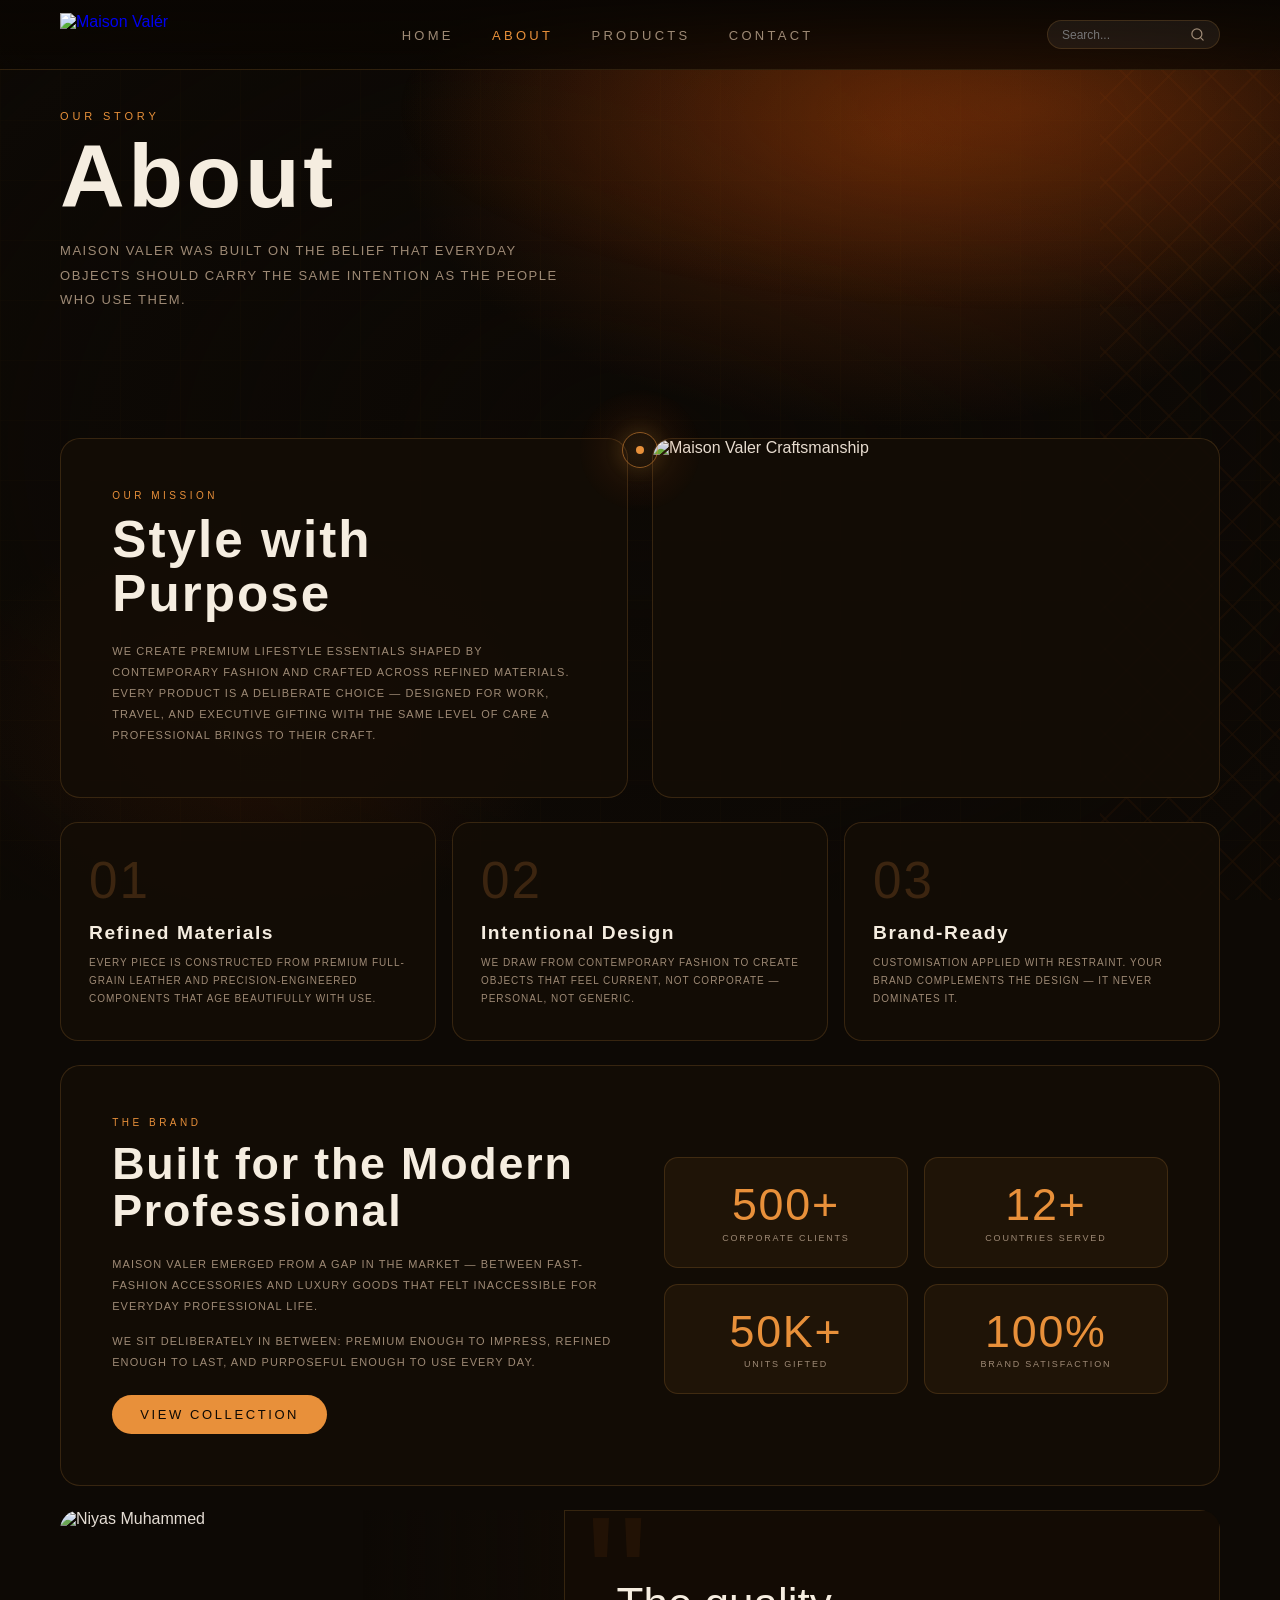
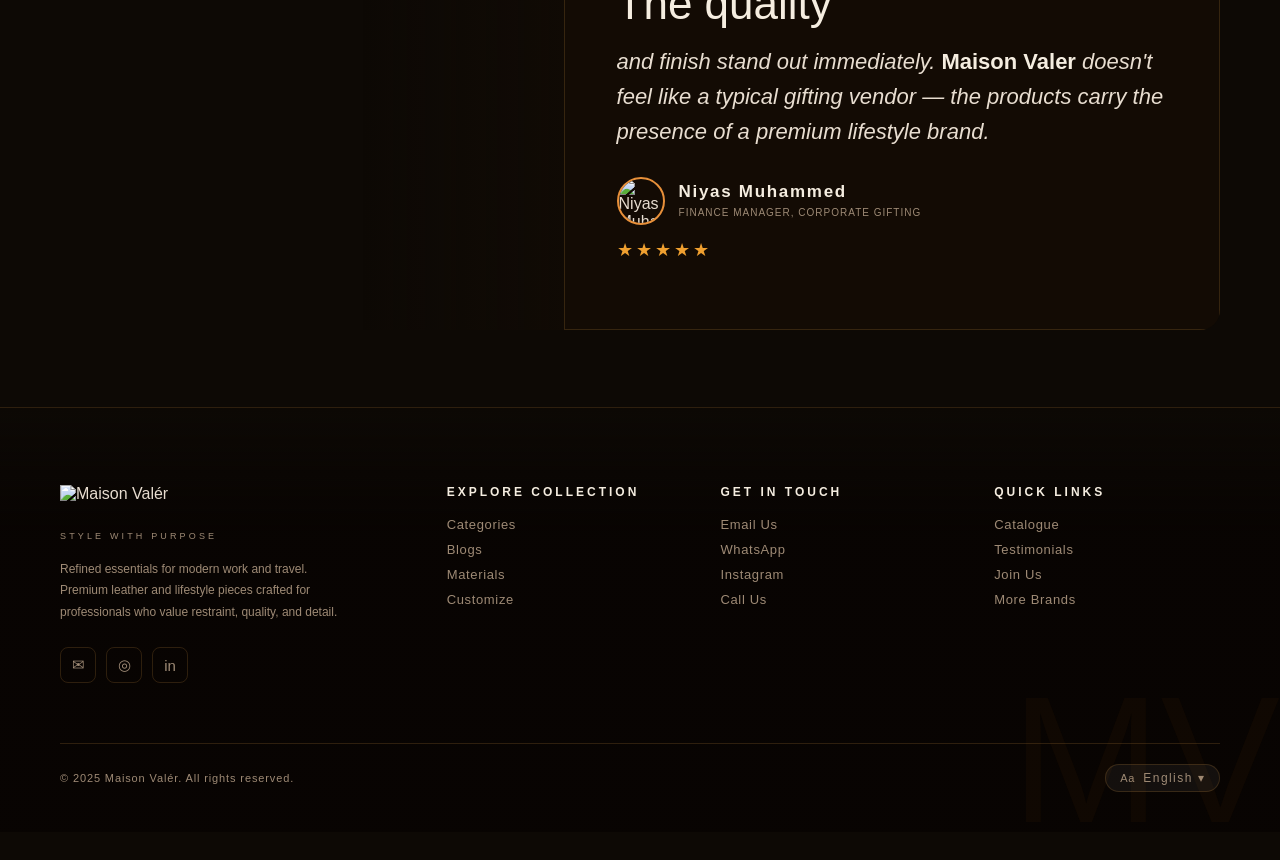
==== about.html @ 9648e5c1 "Update about.html" ====
<!DOCTYPE html>
<html lang="en">
<head>
<meta charset="UTF-8">
<meta name="viewport" content="width=device-width, initial-scale=1.0">
<meta name="description" content="Maison Valer - Premium leather lifestyle essentials.">
<title>About – Maison Valer</title>
<style>
  @font-face {
    font-family: 'Code Bold';
    src: url('fonts/CodeBold.woff2') format('woff2'),
         url('fonts/CodeBold.woff') format('woff'),
         url('fonts/CodeBold.ttf') format('truetype');
    font-weight: bold; font-style: normal;
  }
  *, *::before, *::after { box-sizing: border-box; margin: 0; padding: 0; }
  :root {
    --burnt: #c1440e; --gold: #e8903a; --cream: #f5ede0;
    --dark: #0d0905; --text: #e8ddd0; --muted: #9e8a75;
    --border: rgba(200,140,60,0.2);
    --font: 'Code Bold', 'Trebuchet MS', sans-serif;
    --pad: clamp(20px, 5vw, 60px);
  }
  html { scroll-behavior: smooth; }
  body { font-family: var(--font); background: var(--dark); color: var(--text); overflow-x: hidden; }
  img { max-width: 100%; display: block; }
  .bg-orb {
    position: fixed; inset: 0; z-index: 0; pointer-events: none;
    background:
      radial-gradient(ellipse 60% 50% at 70% 15%, rgba(180,70,10,0.35) 0%, transparent 65%),
      radial-gradient(ellipse 40% 40% at 20% 80%, rgba(100,40,5,0.25) 0%, transparent 60%),
      radial-gradient(ellipse 80% 80% at 50% 50%, rgba(10,5,2,0) 0%, #0d0905 100%);
  }
  .bg-grid {
    position: fixed; inset: 0; z-index: 0; pointer-events: none; opacity: 0.04;
    background-image: linear-gradient(rgba(200,140,60,0.5) 1px, transparent 1px),
                      linear-gradient(90deg, rgba(200,140,60,0.5) 1px, transparent 1px);
    background-size: 60px 60px;
  }
  .bg-diamonds {
    position: fixed; right: 0; top: 0; width: 180px; height: 100vh;
    z-index: 0; pointer-events: none; opacity: 0.1;
    background-image:
      repeating-linear-gradient(45deg, rgba(180,90,20,0.6) 0px, rgba(180,90,20,0.6) 2px, transparent 2px, transparent 30px),
      repeating-linear-gradient(-45deg, rgba(180,90,20,0.6) 0px, rgba(180,90,20,0.6) 2px, transparent 2px, transparent 30px);
  }
  nav {
    position: fixed; top: 0; left: 0; right: 0; z-index: 100;
    display: flex; align-items: center; justify-content: space-between;
    padding: 0 var(--pad); height: 70px;
    background: linear-gradient(180deg, rgba(10,6,2,0.97) 0%, rgba(10,6,2,0.7) 100%);
    backdrop-filter: blur(14px); border-bottom: 1px solid var(--border); gap: 16px;
  }
  .nav-logo { display: flex; align-items: center; text-decoration: none; flex-shrink: 0; }
  .nav-logo img { height: 44px; width: auto; }
  .nav-links { display: flex; gap: clamp(20px, 3vw, 48px); list-style: none; }
  .nav-links a {
    font-family: var(--font); font-size: clamp(11px, 1.1vw, 13px);
    letter-spacing: 0.25em; text-transform: uppercase;
    color: var(--muted); text-decoration: none; transition: color 0.3s; white-space: nowrap;
  }
  .nav-links a:hover, .nav-links a.active { color: var(--gold); }
  .nav-search {
    display: flex; align-items: center;
    background: rgba(255,255,255,0.06); border: 1px solid var(--border);
    border-radius: 20px; padding: 6px 14px; gap: 8px; flex-shrink: 0;
  }
  .nav-search input { background: none; border: none; outline: none; color: var(--text); font-size: 12px; width: 120px; font-family: var(--font); }
  .nav-search svg { color: var(--muted); width: 15px; height: 15px; flex-shrink: 0; }
  .nav-hamburger { display: none; flex-direction: column; gap: 5px; background: none; border: none; cursor: pointer; padding: 4px; flex-shrink: 0; }
  .nav-hamburger span { display: block; width: 24px; height: 2px; background: var(--cream); border-radius: 2px; transition: all 0.3s; }
  .nav-hamburger.open span:nth-child(1) { transform: translateY(7px) rotate(45deg); }
  .nav-hamburger.open span:nth-child(2) { opacity: 0; }
  .nav-hamburger.open span:nth-child(3) { transform: translateY(-7px) rotate(-45deg); }
  .nav-mobile { display: none; position: fixed; top: 70px; left: 0; right: 0; background: rgba(10,6,2,0.98); backdrop-filter: blur(16px); border-bottom: 1px solid var(--border); flex-direction: column; padding: 24px var(--pad); gap: 4px; z-index: 99; }
  .nav-mobile.open { display: flex; }
  .nav-mobile a { font-family: var(--font); font-size: 15px; letter-spacing: 0.2em; text-transform: uppercase; color: var(--muted); text-decoration: none; padding: 14px 0; border-bottom: 1px solid var(--border); transition: color 0.3s; }
  .nav-mobile a:last-of-type { border-bottom: none; }
  .nav-mobile a:hover { color: var(--gold); }
  .mobile-search { display: flex; align-items: center; gap: 10px; background: rgba(255,255,255,0.05); border: 1px solid var(--border); border-radius: 20px; padding: 10px 16px; margin-top: 12px; }
  .mobile-search input { background: none; border: none; outline: none; font-family: var(--font); font-size: 13px; color: var(--text); flex: 1; }
  section { position: relative; z-index: 1; }
  .btn-primary { display: inline-block; font-family: var(--font); font-size: clamp(11px,1.1vw,13px); letter-spacing:.2em; text-transform:uppercase; color: var(--dark); background: var(--gold); padding: 12px 28px; border-radius: 24px; text-decoration: none; border: none; cursor: pointer; transition: background 0.3s, transform 0.2s; }
  .btn-primary:hover { background: var(--burnt); transform: translateY(-2px); }
  .btn-outline { display:inline-block; font-family:var(--font); font-size:clamp(11px,1.1vw,13px); letter-spacing:.2em; text-transform:uppercase; color:var(--gold); border:1px solid var(--gold); padding:12px 28px; border-radius:24px; text-decoration:none; cursor:pointer; transition:all .3s; }
  .btn-outline:hover { background:var(--gold); color:var(--dark); }
  footer { padding: clamp(48px,6vw,80px) var(--pad) clamp(24px,4vw,40px); background:linear-gradient(180deg,transparent 0%,rgba(8,4,2,0.97) 30%); border-top:1px solid var(--border); position:relative; z-index:1; }
  .footer-grid { display:grid; grid-template-columns:1.5fr 1fr 1fr 1fr; gap: clamp(24px,4vw,48px); max-width:1200px; margin:0 auto clamp(36px,5vw,60px); }
  .footer-brand img { height:40px; width:auto; margin-bottom:6px; }
  .footer-logo-sub { font-size:9px; letter-spacing:0.35em; text-transform:uppercase; color:var(--muted); margin-bottom:18px; }
  .footer-brand p { font-size:12px; line-height:1.8; color:var(--muted); max-width:280px; margin-bottom:24px; }
  .social-icons { display:flex; gap:10px; }
  .social-icon { width:36px; height:36px; border:1px solid var(--border); border-radius:8px; display:flex; align-items:center; justify-content:center; color:var(--muted); text-decoration:none; font-size:15px; transition:all 0.3s; }
  .social-icon:hover { border-color:var(--gold); color:var(--gold); }
  .footer-col h4 { font-size:12px; letter-spacing:0.25em; text-transform:uppercase; color:var(--cream); margin-bottom:18px; }
  .footer-col ul { list-style:none; }
  .footer-col ul li { font-size:13px; color:var(--muted); margin-bottom:10px; transition:color 0.2s; cursor:pointer; letter-spacing:0.05em; }
  .footer-col ul li a { color:inherit; text-decoration:none; }
  .footer-col ul li a:hover { color:var(--gold); }
  .footer-bottom { max-width:1200px; margin:0 auto; display:flex; justify-content:space-between; align-items:center; flex-wrap:wrap; gap:12px; padding-top:20px; border-top:1px solid var(--border); }
  .footer-bottom span { font-size:11px; color:var(--muted); letter-spacing:0.08em; }
  .lang-selector { display:flex; align-items:center; gap:8px; font-size:12px; letter-spacing:0.12em; color:var(--muted); background:rgba(255,255,255,0.05); border:1px solid var(--border); border-radius:20px; padding:6px 14px; cursor:pointer; }
  .footer-watermark { position:absolute; right:0; bottom:0; font-size:clamp(80px,14vw,200px); line-height:0.8; color:rgba(180,90,20,0.05); pointer-events:none; user-select:none; }
  .fade-up { opacity:0; transform:translateY(40px); transition:opacity 0.8s ease, transform 0.8s ease; }
  .fade-up.visible { opacity:1; transform:translateY(0); }
  @media (min-width: 1400px) { .footer-grid { max-width:1320px; } }
  @media (max-width: 1199px) { .nav-search input { width: 90px; } .footer-grid { grid-template-columns: 1fr 1fr; } .footer-brand { grid-column: 1 / -1; } }
  @media (max-width: 900px) { .nav-links,.nav-search { display: none; } .nav-hamburger { display: flex; } nav { height: 64px; } .nav-mobile { top: 64px; } .footer-grid { grid-template-columns: 1fr 1fr; gap: 28px; } .footer-brand { grid-column: 1 / -1; } }
  @media (max-width: 600px) { :root { --pad: 18px; } nav { height: 60px; } .nav-logo img { height: 36px; } .nav-mobile { top: 60px; } .footer-grid { grid-template-columns: 1fr; } .footer-bottom { flex-direction: column; text-align: center; } }
  .cursor-dot { position: fixed; top: 0; left: 0; pointer-events: none; z-index: 99999; width: 8px; height: 8px; border-radius: 50%; background: var(--gold); transform: translate(-50%, -50%); transition: width 0.15s ease, height 0.15s ease, background 0.2s ease; }
  .cursor-ring { position: fixed; top: 0; left: 0; pointer-events: none; z-index: 99998; width: 36px; height: 36px; border-radius: 50%; border: 1.5px solid rgba(232,144,58,0.55); transform: translate(-50%, -50%); transition: width 0.35s cubic-bezier(0.25,1,0.5,1), height 0.35s cubic-bezier(0.25,1,0.5,1), border-color 0.3s ease; box-shadow: 0 0 18px 2px rgba(232,144,58,0.12); }
  .cursor-glow { position: fixed; top: 0; left: 0; pointer-events: none; z-index: 99997; width: 120px; height: 120px; border-radius: 50%; background: radial-gradient(circle, rgba(232,144,58,0.18) 0%, rgba(193,68,14,0.06) 50%, transparent 75%); transform: translate(-50%, -50%); transition: width 0.5s ease, height 0.5s ease, opacity 0.4s ease; opacity: 0.7; }
  .cursor-dot.hovered { width: 12px; height: 12px; background: #fff; }
  .cursor-ring.hovered { width: 56px; height: 56px; border-color: rgba(232,144,58,0.95); box-shadow: 0 0 32px 8px rgba(232,144,58,0.28), inset 0 0 16px rgba(232,144,58,0.1); }
  .cursor-glow.hovered { width: 200px; height: 200px; opacity: 1; }
  .cursor-ring.clicking { width: 24px; height: 24px; border-color: rgba(255,255,255,0.9); transition: width 0.08s, height 0.08s; }
  .cursor-dot.clicking { width: 4px; height: 4px; background: #fff; }
  .page-hero { min-height:38vh;display:flex;flex-direction:column;align-items:flex-start;justify-content:flex-end;padding:110px var(--pad) 48px;position:relative;overflow:hidden; }
  .page-hero-bg { position:absolute;inset:0;z-index:-1;background:radial-gradient(ellipse 70% 80% at 80% 30%,rgba(180,70,10,0.3) 0%,transparent 70%); }
  .page-hero-eyebrow { font-size:11px;letter-spacing:.35em;text-transform:uppercase;color:var(--gold);margin-bottom:12px;display:block; }
  .page-hero h1 { font-size:clamp(40px,7vw,96px);letter-spacing:.04em;color:var(--cream);line-height:.95; }
  .page-hero p { font-size:clamp(10px,1.1vw,13px);letter-spacing:.12em;text-transform:uppercase;color:var(--muted);line-height:1.9;max-width:520px;margin-top:20px; }
  .section-label { font-size:10px;letter-spacing:.35em;text-transform:uppercase;color:var(--gold);margin-bottom:12px;display:block; }
  .about-section { padding:clamp(40px,6vw,80px) var(--pad); }
  .about-inner { max-width:1200px;margin:0 auto; }
  .mission-grid { display:grid;grid-template-columns:1fr 1fr;gap:24px;margin-bottom:24px;align-items:stretch; }
  .mission-left { background:rgba(20,13,6,.88);border:1px solid var(--border);border-radius:20px;padding:clamp(32px,4vw,56px);display:flex;flex-direction:column;justify-content:center; }
  .mission-left h2 { font-size:clamp(28px,4vw,52px);letter-spacing:.04em;color:var(--cream);line-height:1.05;margin-bottom:20px; }
  .mission-left p { font-size:11px;letter-spacing:.1em;text-transform:uppercase;color:var(--muted);line-height:1.9; }
  .mission-right { background:rgba(20,13,6,.88);border:1px solid var(--border);border-radius:20px;overflow:hidden;min-height:360px; }
  .mission-right img { width:100%;height:100%;object-fit:cover; }
  .values-grid { display:grid;grid-template-columns:repeat(3,1fr);gap:16px;margin-bottom:24px; }
  .value-card { background:rgba(20,13,6,.88);border:1px solid var(--border);border-radius:18px;padding:32px 28px;transition:border-color .3s; }
  .value-card:hover { border-color:var(--gold); }
  .value-num { font-size:clamp(36px,4vw,56px);letter-spacing:.04em;color:rgba(232,144,58,.2);line-height:1;margin-bottom:16px; }
  .value-card h3 { font-size:clamp(15px,1.5vw,20px);letter-spacing:.08em;color:var(--cream);margin-bottom:10px; }
  .value-card p { font-size:10px;letter-spacing:.1em;text-transform:uppercase;color:var(--muted);line-height:1.8; }
  .story-band { background:rgba(20,13,6,.88);border:1px solid var(--border);border-radius:20px;padding:clamp(32px,4vw,56px);display:grid;grid-template-columns:1fr 1fr;gap:48px;align-items:center;margin-bottom:24px; }
  .story-band h2 { font-size:clamp(26px,3.5vw,48px);letter-spacing:.04em;color:var(--cream);line-height:1.05;margin-bottom:20px; }
  .story-band p { font-size:11px;letter-spacing:.1em;text-transform:uppercase;color:var(--muted);line-height:1.9;margin-bottom:14px; }
  .story-stats { display:grid;grid-template-columns:1fr 1fr;gap:16px; }
  .stat-box { background:rgba(232,144,58,.06);border:1px solid var(--border);border-radius:14px;padding:24px 20px;text-align:center;transition:border-color .3s; }
  .stat-box:hover { border-color:var(--gold); }
  .stat-num { font-size:clamp(28px,3.5vw,48px);letter-spacing:.04em;color:var(--gold);line-height:1; }
  .stat-label { font-size:9px;letter-spacing:.2em;text-transform:uppercase;color:var(--muted);margin-top:6px; }
  .t-grid { display:grid;grid-template-columns:1fr 1.3fr;border-radius:20px;overflow:hidden; }
  .t-portrait { min-height:420px;overflow:hidden;position:relative; }
  .t-portrait img { width:100%;height:100%;object-fit:cover;filter:grayscale(30%); }
  .t-portrait::after { content:'';position:absolute;inset:0;background:linear-gradient(90deg,transparent 60%,rgba(20,12,5,.5) 100%);pointer-events:none; }
  .t-content { background:rgba(20,12,5,.92);border:1px solid var(--border);padding:clamp(32px,5vw,60px) clamp(24px,4vw,56px);display:flex;flex-direction:column;justify-content:center;position:relative;overflow:hidden; }
  .big-quote { position:absolute;top:-20px;left:20px;font-size:clamp(100px,14vw,180px);color:rgba(180,90,20,.1);line-height:1;pointer-events:none; }
  .t-text { position:relative;z-index:1; }
  .t-highlight { display:block;font-size:clamp(22px,3.5vw,44px);color:var(--cream);line-height:1.15;margin-bottom:14px; }
  .t-body { font-size:clamp(14px,2vw,22px);font-style:italic;color:var(--text);line-height:1.6;margin-bottom:28px; }
  .t-body strong { font-style:normal;font-weight:700;color:var(--cream); }
  .t-reviewer { display:flex;align-items:center;gap:14px;margin-bottom:14px; }
  .t-avatar { width:48px;height:48px;border-radius:50%;flex-shrink:0;border:2px solid var(--gold);overflow:hidden; }
  .t-avatar img { width:100%;height:100%;object-fit:cover; }
  .t-info strong { display:block;font-size:clamp(13px,1.4vw,17px);letter-spacing:.1em;color:var(--cream); }
  .t-info span { font-size:10px;letter-spacing:.1em;color:var(--muted);text-transform:uppercase; }
  .stars { color:#f0a030;font-size:18px;letter-spacing:3px; }
  @media(max-width:900px) { .mission-grid,.story-band,.t-grid { grid-template-columns:1fr; } .values-grid { grid-template-columns:1fr 1fr; } .t-portrait { min-height:280px;border-radius:20px 20px 0 0; } .t-content { border-radius:0 0 20px 20px; } }
  @media(max-width:600px) { .values-grid { grid-template-columns:1fr; } .story-stats { grid-template-columns:1fr 1fr; } }
  *, *::before, *::after { cursor: none !important; }
</style>
</head>
<body>
  <div class="cursor-glow" id="cursorGlow"></div>
  <div class="cursor-ring" id="cursorRing"></div>
  <div class="cursor-dot"  id="cursorDot"></div>
<div class="bg-orb"></div>
<div class="bg-grid"></div>
<div class="bg-diamonds"></div>

<nav>
  <a href="/" class="nav-logo">
    <img src="https://firebasestorage.googleapis.com/v0/b/merchanndise-8428f.appspot.com/o/Maison%20Valer%2Fmaison%20valer.svg?alt=media&token=56dd5471-f149-43c2-ab6a-345004a6deab" alt="Maison Valér">
  </a>
  <ul class="nav-links">
    <li><a href="/">Home</a></li>
    <li><a href="/about" class="active">About</a></li>
    <li><a href="/products">Products</a></li>
    <li><a href="/contact">Contact</a></li>
  </ul>
  <div class="nav-search">
    <input type="text" placeholder="Search...">
    <svg viewBox="0 0 24 24" fill="none" stroke="currentColor" stroke-width="2" stroke-linecap="round" stroke-linejoin="round"><circle cx="11" cy="11" r="8"/><path d="m21 21-4.35-4.35"/></svg>
  </div>
  <button class="nav-hamburger" id="hamburger" aria-label="Toggle menu">
    <span></span><span></span><span></span>
  </button>
</nav>

<div class="nav-mobile" id="mobileMenu">
  <a href="/" onclick="closeMenu()">Home</a>
  <a href="/about" onclick="closeMenu()">About</a>
  <a href="/products" onclick="closeMenu()">Products</a>
  <a href="/contact" onclick="closeMenu()">Contact</a>
  <div class="mobile-search">
    <input type="text" placeholder="Search...">
    <svg width="16" height="16" viewBox="0 0 24 24" fill="none" stroke="#9e8a75" stroke-width="2" stroke-linecap="round" stroke-linejoin="round"><circle cx="11" cy="11" r="8"/><path d="m21 21-4.35-4.35"/></svg>
  </div>
</div>

<section class="page-hero">
  <div class="page-hero-bg"></div>
  <span class="page-hero-eyebrow">Our Story</span>
  <h1>About</h1>
  <p>Maison Valer was built on the belief that everyday objects should carry the same intention as the people who use them.</p>
</section>

<section class="about-section">
  <div class="about-inner">
    <div class="mission-grid fade-up">
      <div class="mission-left">
        <span class="section-label">Our Mission</span>
        <h2>Style with Purpose</h2>
        <p>We create premium lifestyle essentials shaped by contemporary fashion and crafted across refined materials. Every product is a deliberate choice — designed for work, travel, and executive gifting with the same level of care a professional brings to their craft.</p>
      </div>
      <div class="mission-right">
        <img src="https://firebasestorage.googleapis.com/v0/b/merchanndise-8428f.appspot.com/o/Maison%20Valer%2FCorporate%20Gifting%2C%20Styled%20with%20Intention.png?alt=media&token=cb7edbad-252c-4dc0-be49-47f01abe4fa2" alt="Maison Valer Craftsmanship">
      </div>
    </div>

    <div class="values-grid">
      <div class="value-card fade-up">
        <div class="value-num">01</div>
        <h3>Refined Materials</h3>
        <p>Every piece is constructed from premium full-grain leather and precision-engineered components that age beautifully with use.</p>
      </div>
      <div class="value-card fade-up">
        <div class="value-num">02</div>
        <h3>Intentional Design</h3>
        <p>We draw from contemporary fashion to create objects that feel current, not corporate — personal, not generic.</p>
      </div>
      <div class="value-card fade-up">
        <div class="value-num">03</div>
        <h3>Brand-Ready</h3>
        <p>Customisation applied with restraint. Your brand complements the design — it never dominates it.</p>
      </div>
    </div>

    <div class="story-band fade-up">
      <div>
        <span class="section-label">The Brand</span>
        <h2>Built for the Modern Professional</h2>
        <p>Maison Valer emerged from a gap in the market — between fast-fashion accessories and luxury goods that felt inaccessible for everyday professional life.</p>
        <p>We sit deliberately in between: premium enough to impress, refined enough to last, and purposeful enough to use every day.</p>
        <a href="/products" class="btn-primary" style="margin-top:8px;display:inline-block;">View Collection</a>
      </div>
      <div class="story-stats">
        <div class="stat-box"><div class="stat-num">500+</div><div class="stat-label">Corporate Clients</div></div>
        <div class="stat-box"><div class="stat-num">12+</div><div class="stat-label">Countries Served</div></div>
        <div class="stat-box"><div class="stat-num">50K+</div><div class="stat-label">Units Gifted</div></div>
        <div class="stat-box"><div class="stat-num">100%</div><div class="stat-label">Brand Satisfaction</div></div>
      </div>
    </div>

    <div class="t-grid fade-up">
      <div class="t-portrait">
        <img src="https://firebasestorage.googleapis.com/v0/b/merchanndise-8428f.appspot.com/o/Maison%20Valer%2FNiyas.png?alt=media&token=6fe2a509-bb6c-4cd4-aaaf-5c336bd0feaf" alt="Niyas Muhammed">
      </div>
      <div class="t-content">
        <div class="big-quote">"</div>
        <div class="t-text">
          <span class="t-highlight">The quality</span>
          <p class="t-body">and finish stand out immediately. <strong>Maison Valer</strong> doesn't feel like a typical gifting vendor — the products carry the presence of a premium lifestyle brand.</p>
          <div class="t-reviewer">
            <div class="t-avatar"><img src="https://firebasestorage.googleapis.com/v0/b/merchanndise-8428f.appspot.com/o/Maison%20Valer%2FNiyas.png?alt=media&token=6fe2a509-bb6c-4cd4-aaaf-5c336bd0feaf" alt="Niyas Muhammed"></div>
            <div class="t-info">
              <strong>Niyas Muhammed</strong>
              <span>Finance Manager, Corporate Gifting</span>
            </div>
          </div>
          <div class="stars">&#9733;&#9733;&#9733;&#9733;&#9733;</div>
        </div>
      </div>
    </div>
  </div>
</section>

<footer>
  <div class="footer-watermark">MV</div>
  <div class="footer-grid">
    <div class="footer-brand">
      <img src="https://firebasestorage.googleapis.com/v0/b/merchanndise-8428f.appspot.com/o/Maison%20Valer%2Fmaison%20valer.svg?alt=media&token=56dd5471-f149-43c2-ab6a-345004a6deab" alt="Maison Valér">
      <div class="footer-logo-sub">Style with Purpose</div>
      <p>Refined essentials for modern work and travel. Premium leather and lifestyle pieces crafted for professionals who value restraint, quality, and detail.</p>
      <div class="social-icons">
        <a href="#" class="social-icon">✉</a>
        <a href="#" class="social-icon">◎</a>
        <a href="#" class="social-icon">in</a>
      </div>
    </div>
    <div class="footer-col">
      <h4>Explore Collection</h4>
      <ul><li><a href="/products">Categories</a></li><li><a href="#">Blogs</a></li><li><a href="#">Materials</a></li><li><a href="/contact">Customize</a></li></ul>
    </div>
    <div class="footer-col">
      <h4>Get in Touch</h4>
      <ul><li><a href="/contact">Email Us</a></li><li><a href="#">WhatsApp</a></li><li><a href="#">Instagram</a></li><li><a href="/contact">Call Us</a></li></ul>
    </div>
    <div class="footer-col">
      <h4>Quick Links</h4>
      <ul><li><a href="#">Catalogue</a></li><li><a href="/about">Testimonials</a></li><li><a href="/contact">Join Us</a></li><li><a href="#">More Brands</a></li></ul>
    </div>
  </div>
  <div class="footer-bottom">
    <span>© 2025 Maison Valér. All rights reserved.</span>
    <div class="lang-selector"><span>Aa</span> English ▾</div>
  </div>
</footer>

<script>
  const hamburger = document.getElementById('hamburger');
  const mobileMenu = document.getElementById('mobileMenu');
  hamburger.addEventListener('click', (e) => { e.stopPropagation(); hamburger.classList.toggle('open'); mobileMenu.classList.toggle('open'); });
  function closeMenu() { hamburger.classList.remove('open'); mobileMenu.classList.remove('open'); }
  document.addEventListener('click', (e) => { if (!hamburger.contains(e.target) && !mobileMenu.contains(e.target)) closeMenu(); });
  const observer = new IntersectionObserver((entries) => { entries.forEach(e => { if (e.isIntersecting) { e.target.classList.add('visible'); observer.unobserve(e.target); } }); }, { threshold: 0.08 });
  document.querySelectorAll('.fade-up').forEach(el => observer.observe(el));
</script>
<script>
  (function() {
    const dot = document.getElementById('cursorDot');
    const ring = document.getElementById('cursorRing');
    const glow = document.getElementById('cursorGlow');
    let mx = window.innerWidth/2, my = window.innerHeight/2, rx = mx, ry = my, gx = mx, gy = my;
    function loop() { rx += (mx-rx)*0.18; ry += (my-ry)*0.18; gx += (mx-gx)*0.10; gy += (my-gy)*0.10; dot.style.left=mx+'px'; dot.style.top=my+'px'; ring.style.left=rx+'px'; ring.style.top=ry+'px'; glow.style.left=gx+'px'; glow.style.top=gy+'px'; requestAnimationFrame(loop); }
    loop();
    document.addEventListener('mousemove', e => { mx=e.clientX; my=e.clientY; });
    const sel = 'a, button, [onclick], input, select, textarea, .value-card, .stat-box, .social-icon, .footer-col li';
    document.querySelectorAll(sel).forEach(el => { el.addEventListener('mouseenter', () => { dot.classList.add('hovered'); ring.classList.add('hovered'); glow.classList.add('hovered'); }); el.addEventListener('mouseleave', () => { dot.classList.remove('hovered'); ring.classList.remove('hovered'); glow.classList.remove('hovered'); }); });
    document.addEventListener('mousedown', () => { ring.classList.add('clicking'); dot.classList.add('clicking'); });
    document.addEventListener('mouseup', () => { ring.classList.remove('clicking'); dot.classList.remove('clicking'); });
    document.addEventListener('mouseleave', () => { [dot,ring,glow].forEach(e => e.style.opacity='0'); });
    document.addEventListener('mouseenter', () => { dot.style.opacity='1'; ring.style.opacity='1'; glow.style.opacity='0.7'; });
  })();
</script>
</body>
</html>
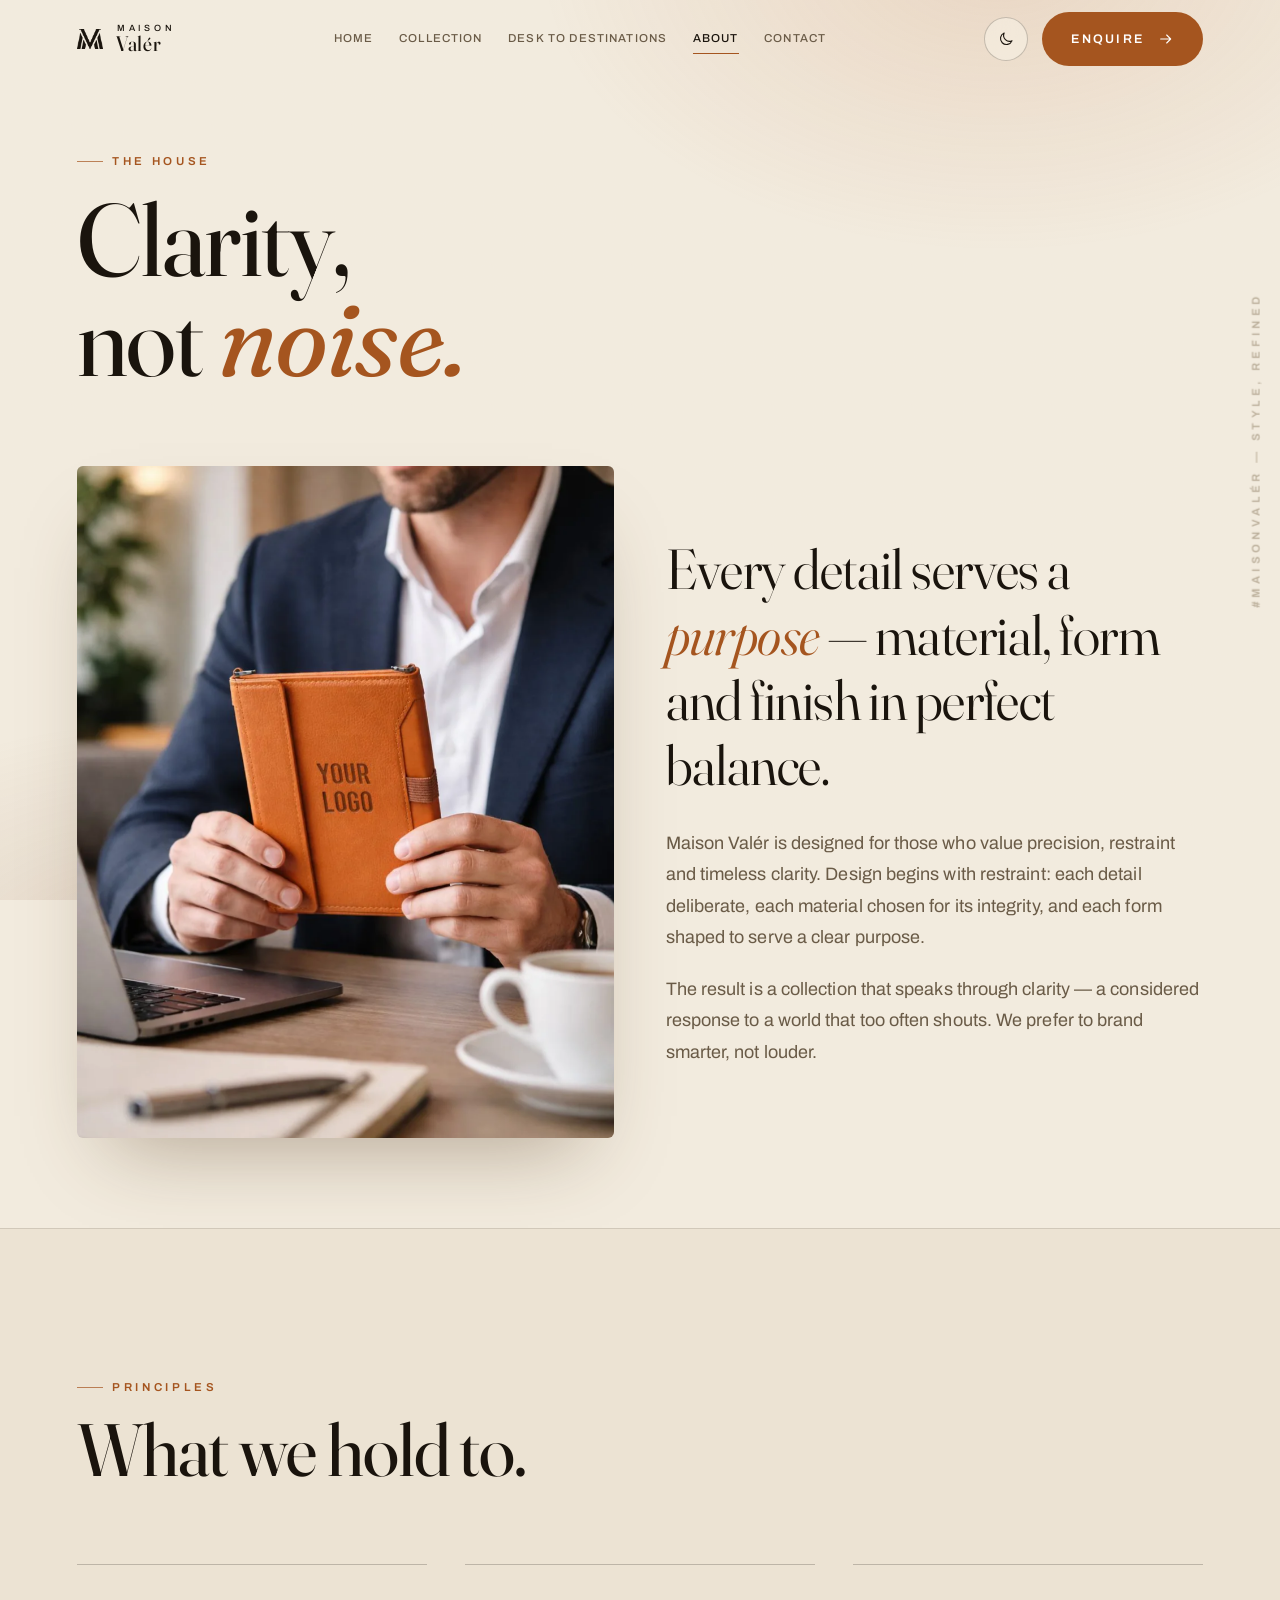
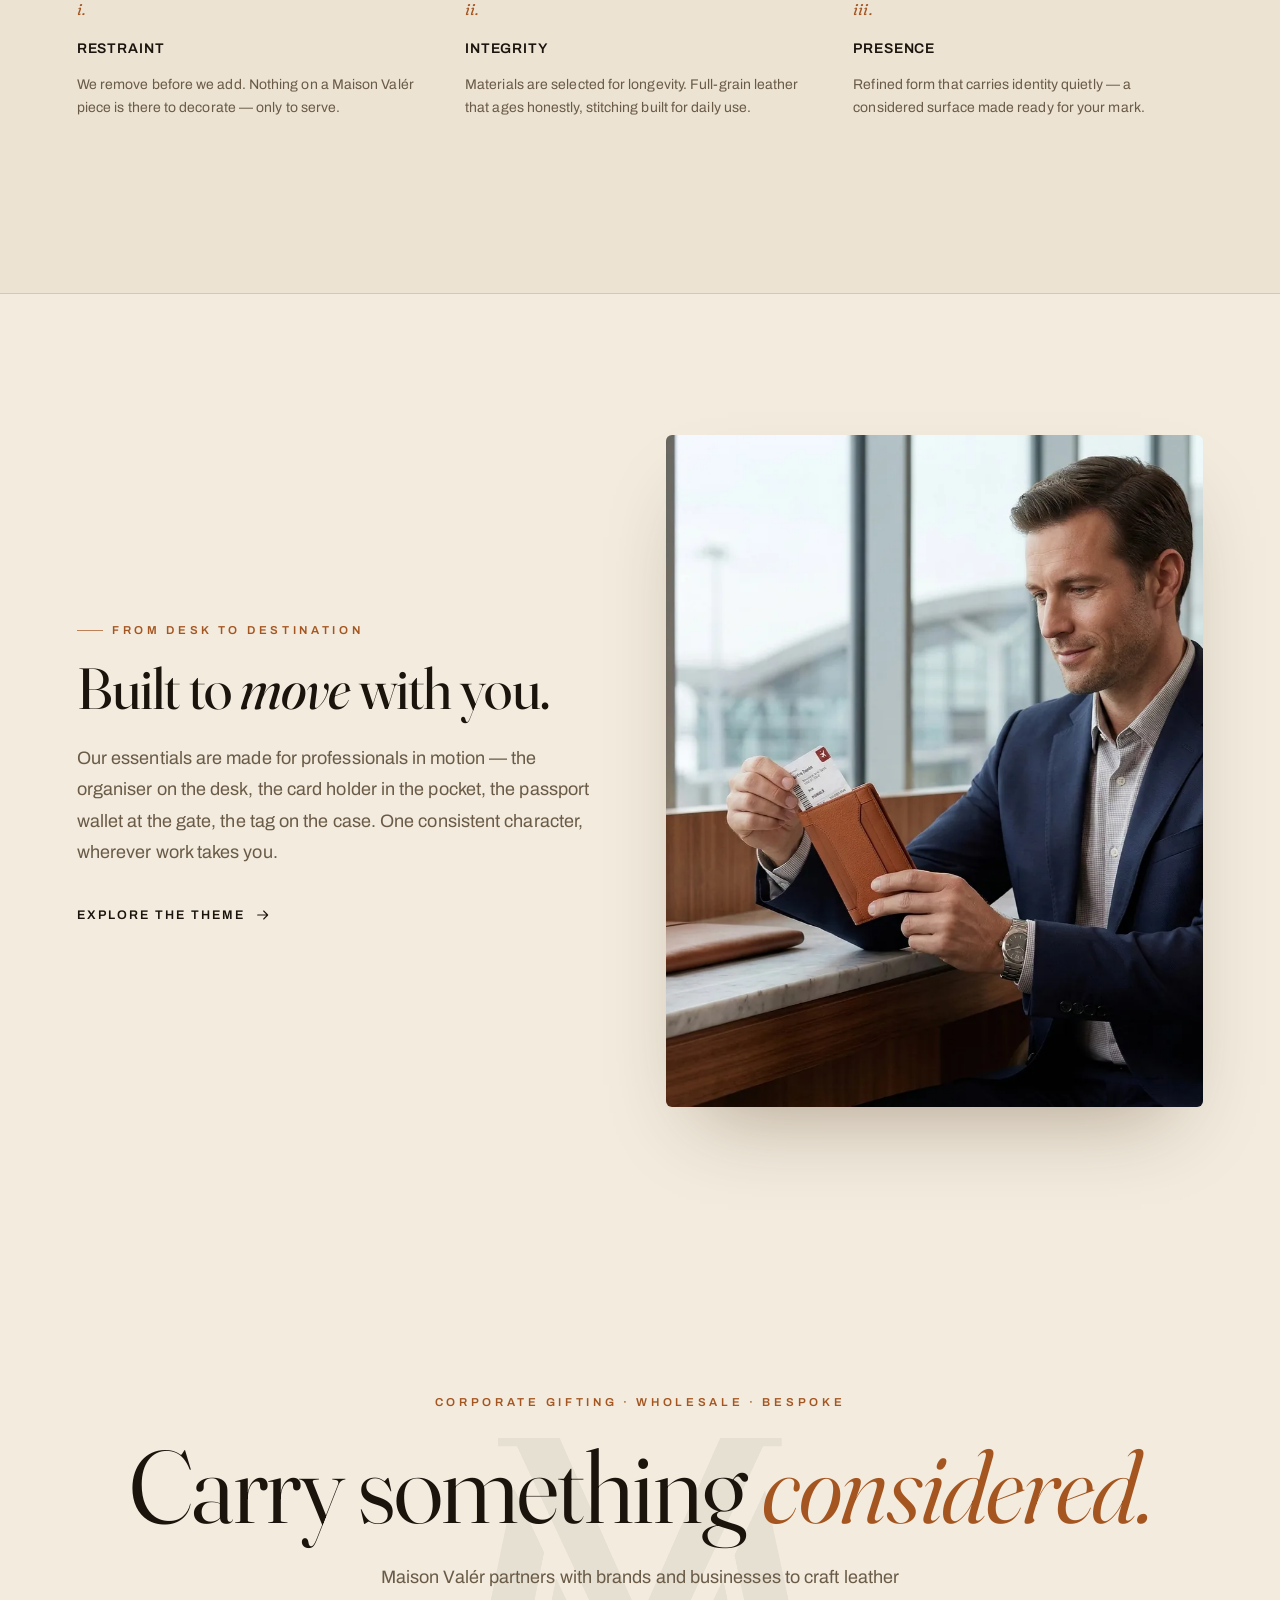
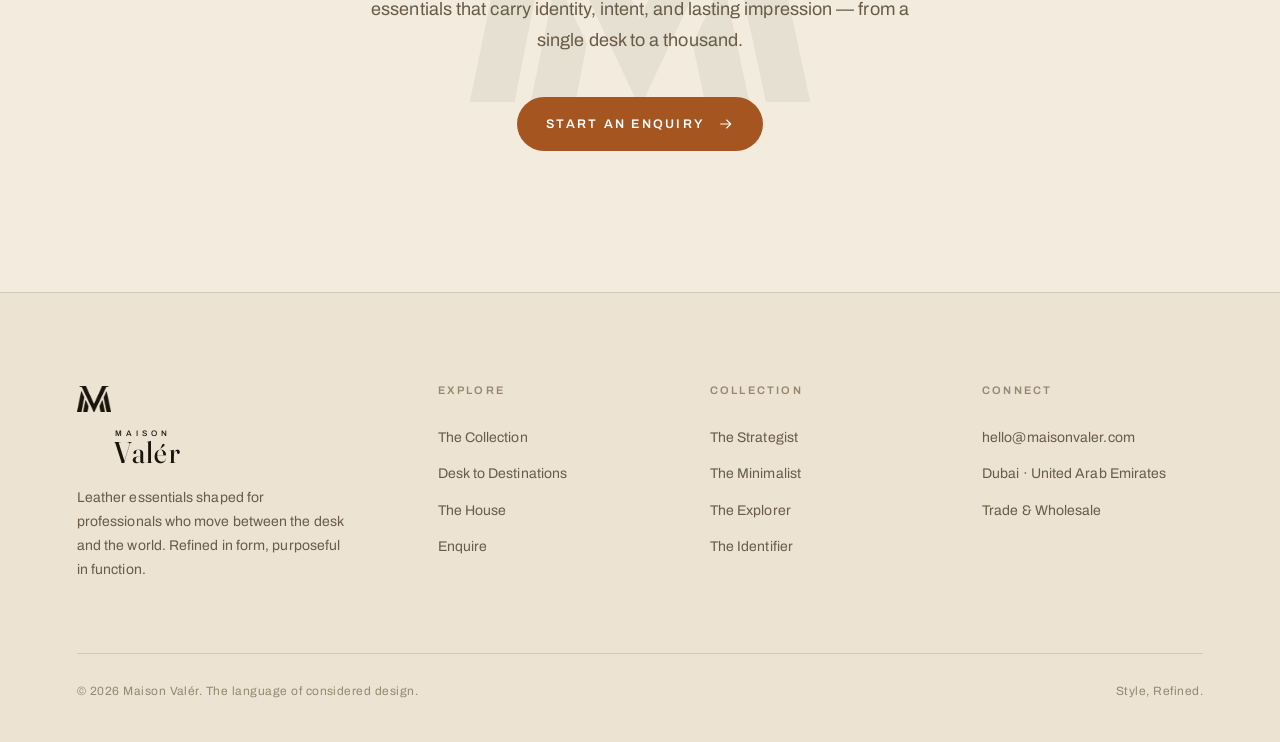
==== commit d2d62c28: "Maison Valér site rebuild" ====
--- a/about.html
+++ b/about.html
@@ -3,339 +3,117 @@
 <head>
 <meta charset="UTF-8">
 <meta name="viewport" content="width=device-width, initial-scale=1.0">
-<meta name="description" content="Maison Valer - Premium leather lifestyle essentials.">
-<title>About – Maison Valer</title>
-<style>
-  @font-face {
-    font-family: 'Code Bold';
-    src: url('fonts/CodeBold.woff2') format('woff2'),
-         url('fonts/CodeBold.woff') format('woff'),
-         url('fonts/CodeBold.ttf') format('truetype');
-    font-weight: bold; font-style: normal;
-  }
-  *, *::before, *::after { box-sizing: border-box; margin: 0; padding: 0; }
-  :root {
-    --burnt: #c1440e; --gold: #e8903a; --cream: #f5ede0;
-    --dark: #0d0905; --text: #e8ddd0; --muted: #9e8a75;
-    --border: rgba(200,140,60,0.2);
-    --font: 'Code Bold', 'Trebuchet MS', sans-serif;
-    --pad: clamp(20px, 5vw, 60px);
-  }
-  html { scroll-behavior: smooth; }
-  body { font-family: var(--font); background: var(--dark); color: var(--text); overflow-x: hidden; }
-  img { max-width: 100%; display: block; }
-  .bg-orb {
-    position: fixed; inset: 0; z-index: 0; pointer-events: none;
-    background:
-      radial-gradient(ellipse 60% 50% at 70% 15%, rgba(180,70,10,0.35) 0%, transparent 65%),
-      radial-gradient(ellipse 40% 40% at 20% 80%, rgba(100,40,5,0.25) 0%, transparent 60%),
-      radial-gradient(ellipse 80% 80% at 50% 50%, rgba(10,5,2,0) 0%, #0d0905 100%);
-  }
-  .bg-grid {
-    position: fixed; inset: 0; z-index: 0; pointer-events: none; opacity: 0.04;
-    background-image: linear-gradient(rgba(200,140,60,0.5) 1px, transparent 1px),
-                      linear-gradient(90deg, rgba(200,140,60,0.5) 1px, transparent 1px);
-    background-size: 60px 60px;
-  }
-  .bg-diamonds {
-    position: fixed; right: 0; top: 0; width: 180px; height: 100vh;
-    z-index: 0; pointer-events: none; opacity: 0.1;
-    background-image:
-      repeating-linear-gradient(45deg, rgba(180,90,20,0.6) 0px, rgba(180,90,20,0.6) 2px, transparent 2px, transparent 30px),
-      repeating-linear-gradient(-45deg, rgba(180,90,20,0.6) 0px, rgba(180,90,20,0.6) 2px, transparent 2px, transparent 30px);
-  }
-  nav {
-    position: fixed; top: 0; left: 0; right: 0; z-index: 100;
-    display: flex; align-items: center; justify-content: space-between;
-    padding: 0 var(--pad); height: 70px;
-    background: linear-gradient(180deg, rgba(10,6,2,0.97) 0%, rgba(10,6,2,0.7) 100%);
-    backdrop-filter: blur(14px); border-bottom: 1px solid var(--border); gap: 16px;
-  }
-  .nav-logo { display: flex; align-items: center; text-decoration: none; flex-shrink: 0; }
-  .nav-logo img { height: 44px; width: auto; }
-  .nav-links { display: flex; gap: clamp(20px, 3vw, 48px); list-style: none; }
-  .nav-links a {
-    font-family: var(--font); font-size: clamp(11px, 1.1vw, 13px);
-    letter-spacing: 0.25em; text-transform: uppercase;
-    color: var(--muted); text-decoration: none; transition: color 0.3s; white-space: nowrap;
-  }
-  .nav-links a:hover, .nav-links a.active { color: var(--gold); }
-  .nav-search {
-    display: flex; align-items: center;
-    background: rgba(255,255,255,0.06); border: 1px solid var(--border);
-    border-radius: 20px; padding: 6px 14px; gap: 8px; flex-shrink: 0;
-  }
-  .nav-search input { background: none; border: none; outline: none; color: var(--text); font-size: 12px; width: 120px; font-family: var(--font); }
-  .nav-search svg { color: var(--muted); width: 15px; height: 15px; flex-shrink: 0; }
-  .nav-hamburger { display: none; flex-direction: column; gap: 5px; background: none; border: none; cursor: pointer; padding: 4px; flex-shrink: 0; }
-  .nav-hamburger span { display: block; width: 24px; height: 2px; background: var(--cream); border-radius: 2px; transition: all 0.3s; }
-  .nav-hamburger.open span:nth-child(1) { transform: translateY(7px) rotate(45deg); }
-  .nav-hamburger.open span:nth-child(2) { opacity: 0; }
-  .nav-hamburger.open span:nth-child(3) { transform: translateY(-7px) rotate(-45deg); }
-  .nav-mobile { display: none; position: fixed; top: 70px; left: 0; right: 0; background: rgba(10,6,2,0.98); backdrop-filter: blur(16px); border-bottom: 1px solid var(--border); flex-direction: column; padding: 24px var(--pad); gap: 4px; z-index: 99; }
-  .nav-mobile.open { display: flex; }
-  .nav-mobile a { font-family: var(--font); font-size: 15px; letter-spacing: 0.2em; text-transform: uppercase; color: var(--muted); text-decoration: none; padding: 14px 0; border-bottom: 1px solid var(--border); transition: color 0.3s; }
-  .nav-mobile a:last-of-type { border-bottom: none; }
-  .nav-mobile a:hover { color: var(--gold); }
-  .mobile-search { display: flex; align-items: center; gap: 10px; background: rgba(255,255,255,0.05); border: 1px solid var(--border); border-radius: 20px; padding: 10px 16px; margin-top: 12px; }
-  .mobile-search input { background: none; border: none; outline: none; font-family: var(--font); font-size: 13px; color: var(--text); flex: 1; }
-  section { position: relative; z-index: 1; }
-  .btn-primary { display: inline-block; font-family: var(--font); font-size: clamp(11px,1.1vw,13px); letter-spacing:.2em; text-transform:uppercase; color: var(--dark); background: var(--gold); padding: 12px 28px; border-radius: 24px; text-decoration: none; border: none; cursor: pointer; transition: background 0.3s, transform 0.2s; }
-  .btn-primary:hover { background: var(--burnt); transform: translateY(-2px); }
-  .btn-outline { display:inline-block; font-family:var(--font); font-size:clamp(11px,1.1vw,13px); letter-spacing:.2em; text-transform:uppercase; color:var(--gold); border:1px solid var(--gold); padding:12px 28px; border-radius:24px; text-decoration:none; cursor:pointer; transition:all .3s; }
-  .btn-outline:hover { background:var(--gold); color:var(--dark); }
-  footer { padding: clamp(48px,6vw,80px) var(--pad) clamp(24px,4vw,40px); background:linear-gradient(180deg,transparent 0%,rgba(8,4,2,0.97) 30%); border-top:1px solid var(--border); position:relative; z-index:1; }
-  .footer-grid { display:grid; grid-template-columns:1.5fr 1fr 1fr 1fr; gap: clamp(24px,4vw,48px); max-width:1200px; margin:0 auto clamp(36px,5vw,60px); }
-  .footer-brand img { height:40px; width:auto; margin-bottom:6px; }
-  .footer-logo-sub { font-size:9px; letter-spacing:0.35em; text-transform:uppercase; color:var(--muted); margin-bottom:18px; }
-  .footer-brand p { font-size:12px; line-height:1.8; color:var(--muted); max-width:280px; margin-bottom:24px; }
-  .social-icons { display:flex; gap:10px; }
-  .social-icon { width:36px; height:36px; border:1px solid var(--border); border-radius:8px; display:flex; align-items:center; justify-content:center; color:var(--muted); text-decoration:none; font-size:15px; transition:all 0.3s; }
-  .social-icon:hover { border-color:var(--gold); color:var(--gold); }
-  .footer-col h4 { font-size:12px; letter-spacing:0.25em; text-transform:uppercase; color:var(--cream); margin-bottom:18px; }
-  .footer-col ul { list-style:none; }
-  .footer-col ul li { font-size:13px; color:var(--muted); margin-bottom:10px; transition:color 0.2s; cursor:pointer; letter-spacing:0.05em; }
-  .footer-col ul li a { color:inherit; text-decoration:none; }
-  .footer-col ul li a:hover { color:var(--gold); }
-  .footer-bottom { max-width:1200px; margin:0 auto; display:flex; justify-content:space-between; align-items:center; flex-wrap:wrap; gap:12px; padding-top:20px; border-top:1px solid var(--border); }
-  .footer-bottom span { font-size:11px; color:var(--muted); letter-spacing:0.08em; }
-  .lang-selector { display:flex; align-items:center; gap:8px; font-size:12px; letter-spacing:0.12em; color:var(--muted); background:rgba(255,255,255,0.05); border:1px solid var(--border); border-radius:20px; padding:6px 14px; cursor:pointer; }
-  .footer-watermark { position:absolute; right:0; bottom:0; font-size:clamp(80px,14vw,200px); line-height:0.8; color:rgba(180,90,20,0.05); pointer-events:none; user-select:none; }
-  .fade-up { opacity:0; transform:translateY(40px); transition:opacity 0.8s ease, transform 0.8s ease; }
-  .fade-up.visible { opacity:1; transform:translateY(0); }
-  @media (min-width: 1400px) { .footer-grid { max-width:1320px; } }
-  @media (max-width: 1199px) { .nav-search input { width: 90px; } .footer-grid { grid-template-columns: 1fr 1fr; } .footer-brand { grid-column: 1 / -1; } }
-  @media (max-width: 900px) { .nav-links,.nav-search { display: none; } .nav-hamburger { display: flex; } nav { height: 64px; } .nav-mobile { top: 64px; } .footer-grid { grid-template-columns: 1fr 1fr; gap: 28px; } .footer-brand { grid-column: 1 / -1; } }
-  @media (max-width: 600px) { :root { --pad: 18px; } nav { height: 60px; } .nav-logo img { height: 36px; } .nav-mobile { top: 60px; } .footer-grid { grid-template-columns: 1fr; } .footer-bottom { flex-direction: column; text-align: center; } }
-  .cursor-dot { position: fixed; top: 0; left: 0; pointer-events: none; z-index: 99999; width: 8px; height: 8px; border-radius: 50%; background: var(--gold); transform: translate(-50%, -50%); transition: width 0.15s ease, height 0.15s ease, background 0.2s ease; }
-  .cursor-ring { position: fixed; top: 0; left: 0; pointer-events: none; z-index: 99998; width: 36px; height: 36px; border-radius: 50%; border: 1.5px solid rgba(232,144,58,0.55); transform: translate(-50%, -50%); transition: width 0.35s cubic-bezier(0.25,1,0.5,1), height 0.35s cubic-bezier(0.25,1,0.5,1), border-color 0.3s ease; box-shadow: 0 0 18px 2px rgba(232,144,58,0.12); }
-  .cursor-glow { position: fixed; top: 0; left: 0; pointer-events: none; z-index: 99997; width: 120px; height: 120px; border-radius: 50%; background: radial-gradient(circle, rgba(232,144,58,0.18) 0%, rgba(193,68,14,0.06) 50%, transparent 75%); transform: translate(-50%, -50%); transition: width 0.5s ease, height 0.5s ease, opacity 0.4s ease; opacity: 0.7; }
-  .cursor-dot.hovered { width: 12px; height: 12px; background: #fff; }
-  .cursor-ring.hovered { width: 56px; height: 56px; border-color: rgba(232,144,58,0.95); box-shadow: 0 0 32px 8px rgba(232,144,58,0.28), inset 0 0 16px rgba(232,144,58,0.1); }
-  .cursor-glow.hovered { width: 200px; height: 200px; opacity: 1; }
-  .cursor-ring.clicking { width: 24px; height: 24px; border-color: rgba(255,255,255,0.9); transition: width 0.08s, height 0.08s; }
-  .cursor-dot.clicking { width: 4px; height: 4px; background: #fff; }
-  .page-hero { min-height:38vh;display:flex;flex-direction:column;align-items:flex-start;justify-content:flex-end;padding:110px var(--pad) 48px;position:relative;overflow:hidden; }
-  .page-hero-bg { position:absolute;inset:0;z-index:-1;background:radial-gradient(ellipse 70% 80% at 80% 30%,rgba(180,70,10,0.3) 0%,transparent 70%); }
-  .page-hero-eyebrow { font-size:11px;letter-spacing:.35em;text-transform:uppercase;color:var(--gold);margin-bottom:12px;display:block; }
-  .page-hero h1 { font-size:clamp(40px,7vw,96px);letter-spacing:.04em;color:var(--cream);line-height:.95; }
-  .page-hero p { font-size:clamp(10px,1.1vw,13px);letter-spacing:.12em;text-transform:uppercase;color:var(--muted);line-height:1.9;max-width:520px;margin-top:20px; }
-  .section-label { font-size:10px;letter-spacing:.35em;text-transform:uppercase;color:var(--gold);margin-bottom:12px;display:block; }
-  .about-section { padding:clamp(40px,6vw,80px) var(--pad); }
-  .about-inner { max-width:1200px;margin:0 auto; }
-  .mission-grid { display:grid;grid-template-columns:1fr 1fr;gap:24px;margin-bottom:24px;align-items:stretch; }
-  .mission-left { background:rgba(20,13,6,.88);border:1px solid var(--border);border-radius:20px;padding:clamp(32px,4vw,56px);display:flex;flex-direction:column;justify-content:center; }
-  .mission-left h2 { font-size:clamp(28px,4vw,52px);letter-spacing:.04em;color:var(--cream);line-height:1.05;margin-bottom:20px; }
-  .mission-left p { font-size:11px;letter-spacing:.1em;text-transform:uppercase;color:var(--muted);line-height:1.9; }
-  .mission-right { background:rgba(20,13,6,.88);border:1px solid var(--border);border-radius:20px;overflow:hidden;min-height:360px; }
-  .mission-right img { width:100%;height:100%;object-fit:cover; }
-  .values-grid { display:grid;grid-template-columns:repeat(3,1fr);gap:16px;margin-bottom:24px; }
-  .value-card { background:rgba(20,13,6,.88);border:1px solid var(--border);border-radius:18px;padding:32px 28px;transition:border-color .3s; }
-  .value-card:hover { border-color:var(--gold); }
-  .value-num { font-size:clamp(36px,4vw,56px);letter-spacing:.04em;color:rgba(232,144,58,.2);line-height:1;margin-bottom:16px; }
-  .value-card h3 { font-size:clamp(15px,1.5vw,20px);letter-spacing:.08em;color:var(--cream);margin-bottom:10px; }
-  .value-card p { font-size:10px;letter-spacing:.1em;text-transform:uppercase;color:var(--muted);line-height:1.8; }
-  .story-band { background:rgba(20,13,6,.88);border:1px solid var(--border);border-radius:20px;padding:clamp(32px,4vw,56px);display:grid;grid-template-columns:1fr 1fr;gap:48px;align-items:center;margin-bottom:24px; }
-  .story-band h2 { font-size:clamp(26px,3.5vw,48px);letter-spacing:.04em;color:var(--cream);line-height:1.05;margin-bottom:20px; }
-  .story-band p { font-size:11px;letter-spacing:.1em;text-transform:uppercase;color:var(--muted);line-height:1.9;margin-bottom:14px; }
-  .story-stats { display:grid;grid-template-columns:1fr 1fr;gap:16px; }
-  .stat-box { background:rgba(232,144,58,.06);border:1px solid var(--border);border-radius:14px;padding:24px 20px;text-align:center;transition:border-color .3s; }
-  .stat-box:hover { border-color:var(--gold); }
-  .stat-num { font-size:clamp(28px,3.5vw,48px);letter-spacing:.04em;color:var(--gold);line-height:1; }
-  .stat-label { font-size:9px;letter-spacing:.2em;text-transform:uppercase;color:var(--muted);margin-top:6px; }
-  .t-grid { display:grid;grid-template-columns:1fr 1.3fr;border-radius:20px;overflow:hidden; }
-  .t-portrait { min-height:420px;overflow:hidden;position:relative; }
-  .t-portrait img { width:100%;height:100%;object-fit:cover;filter:grayscale(30%); }
-  .t-portrait::after { content:'';position:absolute;inset:0;background:linear-gradient(90deg,transparent 60%,rgba(20,12,5,.5) 100%);pointer-events:none; }
-  .t-content { background:rgba(20,12,5,.92);border:1px solid var(--border);padding:clamp(32px,5vw,60px) clamp(24px,4vw,56px);display:flex;flex-direction:column;justify-content:center;position:relative;overflow:hidden; }
-  .big-quote { position:absolute;top:-20px;left:20px;font-size:clamp(100px,14vw,180px);color:rgba(180,90,20,.1);line-height:1;pointer-events:none; }
-  .t-text { position:relative;z-index:1; }
-  .t-highlight { display:block;font-size:clamp(22px,3.5vw,44px);color:var(--cream);line-height:1.15;margin-bottom:14px; }
-  .t-body { font-size:clamp(14px,2vw,22px);font-style:italic;color:var(--text);line-height:1.6;margin-bottom:28px; }
-  .t-body strong { font-style:normal;font-weight:700;color:var(--cream); }
-  .t-reviewer { display:flex;align-items:center;gap:14px;margin-bottom:14px; }
-  .t-avatar { width:48px;height:48px;border-radius:50%;flex-shrink:0;border:2px solid var(--gold);overflow:hidden; }
-  .t-avatar img { width:100%;height:100%;object-fit:cover; }
-  .t-info strong { display:block;font-size:clamp(13px,1.4vw,17px);letter-spacing:.1em;color:var(--cream); }
-  .t-info span { font-size:10px;letter-spacing:.1em;color:var(--muted);text-transform:uppercase; }
-  .stars { color:#f0a030;font-size:18px;letter-spacing:3px; }
-  @media(max-width:900px) { .mission-grid,.story-band,.t-grid { grid-template-columns:1fr; } .values-grid { grid-template-columns:1fr 1fr; } .t-portrait { min-height:280px;border-radius:20px 20px 0 0; } .t-content { border-radius:0 0 20px 20px; } }
-  @media(max-width:600px) { .values-grid { grid-template-columns:1fr; } .story-stats { grid-template-columns:1fr 1fr; } }
-  *, *::before, *::after { cursor: none !important; }
-</style>
+<title>The House — Maison Valér</title>
+<meta name="description" content="At Maison Valér, design begins with restraint. Learn the philosophy behind the language of considered design.">
+<meta name="theme-color" content="#14100c">
+<meta property="og:title" content="The House — Maison Valér">
+<meta property="og:description" content="At Maison Valér, design begins with restraint. Learn the philosophy behind the language of considered design.">
+<meta property="og:type" content="website">
+<link rel="preload" href="fonts/fraunces-var.woff2" as="font" type="font/woff2" crossorigin>
+<link rel="preload" href="fonts/archivo-var.woff2" as="font" type="font/woff2" crossorigin>
+<link rel="stylesheet" href="css/style.css">
 </head>
 <body>
-  <div class="cursor-glow" id="cursorGlow"></div>
-  <div class="cursor-ring" id="cursorRing"></div>
-  <div class="cursor-dot"  id="cursorDot"></div>
-<div class="bg-orb"></div>
-<div class="bg-grid"></div>
-<div class="bg-diamonds"></div>
+<header class="site-head">
+  <div class="head-inner">
+    <a class="brand" href="index.html" aria-label="Maison Valér home"><span class="mono" aria-hidden="true"></span><span class="wordmark"><span class="maison">Maison</span><span class="valer">Valér</span></span></a>
+    <nav class="nav" aria-label="Primary"><a href="index.html">Home</a><a href="collection.html">Collection</a><a href="desk-to-destinations.html">Desk to Destinations</a><a href="about.html" aria-current="page">About</a><a href="contact.html">Contact</a></nav>
+    <div class="head-actions">
+      <button class="theme-toggle" type="button" aria-label="Switch colour theme"><svg class="i-sun" viewBox="0 0 24 24" fill="none" aria-hidden="true"><circle cx="12" cy="12" r="4.2" stroke="currentColor" stroke-width="1.5"/><path d="M12 2.5v2.6M12 18.9v2.6M4.2 4.2l1.9 1.9M17.9 17.9l1.9 1.9M2.5 12h2.6M18.9 12h2.6M4.2 19.8l1.9-1.9M17.9 6.1l1.9-1.9" stroke="currentColor" stroke-width="1.5" stroke-linecap="round"/></svg><svg class="i-moon" viewBox="0 0 24 24" fill="none" aria-hidden="true"><path d="M20 14.5A8 8 0 0 1 9.5 4 8 8 0 1 0 20 14.5Z" stroke="currentColor" stroke-width="1.5" stroke-linejoin="round"/></svg></button>
+      <a class="btn btn--solid head-cta" href="contact.html">Enquire <svg class="arw" viewBox="0 0 24 24" fill="none" width="16" height="16" aria-hidden="true"><path d="M4 12h15m0 0-6-6m6 6-6 6" stroke="currentColor" stroke-width="1.6" stroke-linecap="round" stroke-linejoin="round"/></svg></a>
+      <button class="burger" type="button" aria-label="Open menu" aria-expanded="false"><span></span><span></span><span></span></button>
+    </div>
+  </div>
+</header>
+<nav class="drawer" aria-label="Mobile"><a href="index.html"><span class="n">01</span>Home</a><a href="collection.html"><span class="n">02</span>Collection</a><a href="desk-to-destinations.html"><span class="n">03</span>Desk to Destinations</a><a href="about.html"><span class="n">04</span>About</a><a href="contact.html"><span class="n">05</span>Contact</a></nav>
+<div class="side-rail" aria-hidden="true">#MaisonValér — Style, Refined</div>
 
-<nav>
-  <a href="/" class="nav-logo">
-    <img src="https://firebasestorage.googleapis.com/v0/b/merchanndise-8428f.appspot.com/o/Maison%20Valer%2Fmaison%20valer.svg?alt=media&token=56dd5471-f149-43c2-ab6a-345004a6deab" alt="Maison Valér">
-  </a>
-  <ul class="nav-links">
-    <li><a href="/">Home</a></li>
-    <li><a href="/about" class="active">About</a></li>
-    <li><a href="/products">Products</a></li>
-    <li><a href="/contact">Contact</a></li>
-  </ul>
-  <div class="nav-search">
-    <input type="text" placeholder="Search...">
-    <svg viewBox="0 0 24 24" fill="none" stroke="currentColor" stroke-width="2" stroke-linecap="round" stroke-linejoin="round"><circle cx="11" cy="11" r="8"/><path d="m21 21-4.35-4.35"/></svg>
-  </div>
-  <button class="nav-hamburger" id="hamburger" aria-label="Toggle menu">
-    <span></span><span></span><span></span>
-  </button>
-</nav>
-
-<div class="nav-mobile" id="mobileMenu">
-  <a href="/" onclick="closeMenu()">Home</a>
-  <a href="/about" onclick="closeMenu()">About</a>
-  <a href="/products" onclick="closeMenu()">Products</a>
-  <a href="/contact" onclick="closeMenu()">Contact</a>
-  <div class="mobile-search">
-    <input type="text" placeholder="Search...">
-    <svg width="16" height="16" viewBox="0 0 24 24" fill="none" stroke="#9e8a75" stroke-width="2" stroke-linecap="round" stroke-linejoin="round"><circle cx="11" cy="11" r="8"/><path d="m21 21-4.35-4.35"/></svg>
-  </div>
-</div>
-
-<section class="page-hero">
-  <div class="page-hero-bg"></div>
-  <span class="page-hero-eyebrow">Our Story</span>
-  <h1>About</h1>
-  <p>Maison Valer was built on the belief that everyday objects should carry the same intention as the people who use them.</p>
-</section>
-
-<section class="about-section">
-  <div class="about-inner">
-    <div class="mission-grid fade-up">
-      <div class="mission-left">
-        <span class="section-label">Our Mission</span>
-        <h2>Style with Purpose</h2>
-        <p>We create premium lifestyle essentials shaped by contemporary fashion and crafted across refined materials. Every product is a deliberate choice — designed for work, travel, and executive gifting with the same level of care a professional brings to their craft.</p>
+<main>
+  <section class="section section--tight" style="padding-top:clamp(120px,16vh,190px)">
+    <div class="wrap">
+      <div class="section-head reveal" style="max-width:1000px">
+        <p class="eyebrow">The House</p>
+        <h1 class="display" style="font-size:clamp(44px,8vw,112px);margin-top:18px">Clarity,<br>not <em class="serif-it" style="color:var(--cognac)">noise.</em></h1>
       </div>
-      <div class="mission-right">
-        <img src="https://firebasestorage.googleapis.com/v0/b/merchanndise-8428f.appspot.com/o/Maison%20Valer%2FCorporate%20Gifting%2C%20Styled%20with%20Intention.png?alt=media&token=cb7edbad-252c-4dc0-be49-47f01abe4fa2" alt="Maison Valer Craftsmanship">
-      </div>
-    </div>
-
-    <div class="values-grid">
-      <div class="value-card fade-up">
-        <div class="value-num">01</div>
-        <h3>Refined Materials</h3>
-        <p>Every piece is constructed from premium full-grain leather and precision-engineered components that age beautifully with use.</p>
-      </div>
-      <div class="value-card fade-up">
-        <div class="value-num">02</div>
-        <h3>Intentional Design</h3>
-        <p>We draw from contemporary fashion to create objects that feel current, not corporate — personal, not generic.</p>
-      </div>
-      <div class="value-card fade-up">
-        <div class="value-num">03</div>
-        <h3>Brand-Ready</h3>
-        <p>Customisation applied with restraint. Your brand complements the design — it never dominates it.</p>
-      </div>
-    </div>
-
-    <div class="story-band fade-up">
-      <div>
-        <span class="section-label">The Brand</span>
-        <h2>Built for the Modern Professional</h2>
-        <p>Maison Valer emerged from a gap in the market — between fast-fashion accessories and luxury goods that felt inaccessible for everyday professional life.</p>
-        <p>We sit deliberately in between: premium enough to impress, refined enough to last, and purposeful enough to use every day.</p>
-        <a href="/products" class="btn-primary" style="margin-top:8px;display:inline-block;">View Collection</a>
-      </div>
-      <div class="story-stats">
-        <div class="stat-box"><div class="stat-num">500+</div><div class="stat-label">Corporate Clients</div></div>
-        <div class="stat-box"><div class="stat-num">12+</div><div class="stat-label">Countries Served</div></div>
-        <div class="stat-box"><div class="stat-num">50K+</div><div class="stat-label">Units Gifted</div></div>
-        <div class="stat-box"><div class="stat-num">100%</div><div class="stat-label">Brand Satisfaction</div></div>
-      </div>
-    </div>
-
-    <div class="t-grid fade-up">
-      <div class="t-portrait">
-        <img src="https://firebasestorage.googleapis.com/v0/b/merchanndise-8428f.appspot.com/o/Maison%20Valer%2FNiyas.png?alt=media&token=6fe2a509-bb6c-4cd4-aaaf-5c336bd0feaf" alt="Niyas Muhammed">
-      </div>
-      <div class="t-content">
-        <div class="big-quote">"</div>
-        <div class="t-text">
-          <span class="t-highlight">The quality</span>
-          <p class="t-body">and finish stand out immediately. <strong>Maison Valer</strong> doesn't feel like a typical gifting vendor — the products carry the presence of a premium lifestyle brand.</p>
-          <div class="t-reviewer">
-            <div class="t-avatar"><img src="https://firebasestorage.googleapis.com/v0/b/merchanndise-8428f.appspot.com/o/Maison%20Valer%2FNiyas.png?alt=media&token=6fe2a509-bb6c-4cd4-aaaf-5c336bd0feaf" alt="Niyas Muhammed"></div>
-            <div class="t-info">
-              <strong>Niyas Muhammed</strong>
-              <span>Finance Manager, Corporate Gifting</span>
-            </div>
-          </div>
-          <div class="stars">&#9733;&#9733;&#9733;&#9733;&#9733;</div>
+      <div class="grid two">
+        <div class="reveal"><div class="figure tall img-reveal"><img src="images/life-organizer.webp" alt="Executive using a Maison Valér organizer" loading="lazy" width="950" height="1187"></div></div>
+        <div class="reveal d1">
+          <p class="manifesto">Every detail serves a <em>purpose</em> — material, form and finish in perfect balance.</p>
+          <p class="lede" style="margin-top:30px">Maison Valér is designed for those who value precision, restraint and timeless clarity. Design begins with restraint: each detail deliberate, each material chosen for its integrity, and each form shaped to serve a clear purpose.</p>
+          <p class="lede" style="margin-top:20px">The result is a collection that speaks through clarity — a considered response to a world that too often shouts. We prefer to brand smarter, not louder.</p>
         </div>
       </div>
     </div>
+  </section>
+
+  <section class="section" style="background:var(--coal);border-block:1px solid var(--line)">
+    <div class="wrap">
+      <div class="section-head reveal"><p class="eyebrow">Principles</p><h2 class="display" style="margin-top:18px">What we hold to.</h2></div>
+      <div class="pillars">
+        <div class="pillar reveal"><span class="k">i.</span><h3>Restraint</h3><p>We remove before we add. Nothing on a Maison Valér piece is there to decorate — only to serve.</p></div>
+        <div class="pillar reveal d1"><span class="k">ii.</span><h3>Integrity</h3><p>Materials are selected for longevity. Full-grain leather that ages honestly, stitching built for daily use.</p></div>
+        <div class="pillar reveal d2"><span class="k">iii.</span><h3>Presence</h3><p>Refined form that carries identity quietly — a considered surface made ready for your mark.</p></div>
+      </div>
+    </div>
+  </section>
+
+  <section class="section">
+    <div class="wrap grid two">
+      <div class="reveal d1">
+        <p class="eyebrow">From desk to destination</p>
+        <h2 class="display" style="font-size:clamp(30px,4.6vw,58px);margin-top:20px">Built to <em>move</em> with you.</h2>
+        <p class="lede" style="margin-top:26px">Our essentials are made for professionals in motion — the organiser on the desk, the card holder in the pocket, the passport wallet at the gate, the tag on the case. One consistent character, wherever work takes you.</p>
+        <a class="tlink" href="desk-to-destinations.html" style="margin-top:36px">Explore the theme <svg class="arw" viewBox="0 0 24 24" fill="none" width="16" height="16" aria-hidden="true"><path d="M4 12h15m0 0-6-6m6 6-6 6" stroke="currentColor" stroke-width="1.6" stroke-linecap="round" stroke-linejoin="round"/></svg></a>
+      </div>
+      <div class="reveal"><div class="figure tall img-reveal"><img src="images/airport-man.webp" alt="Traveller with Maison Valér essentials at the airport" loading="lazy" width="1500" height="1094"></div></div>
+    </div>
+  </section>
+</main>
+
+<section class="section cta-band">
+  <span class="mono" aria-hidden="true" style="width:clamp(160px,30vw,340px);height:clamp(160px,30vw,340px);color:var(--bone);opacity:.05;position:absolute;left:50%;top:50%;transform:translate(-50%,-50%);z-index:0"></span>
+  <div class="wrap reveal">
+    <p class="eyebrow center" style="justify-content:center">Corporate gifting · Wholesale · Bespoke</p>
+    <h2 class="display" style="margin-top:22px">Carry something <em>considered.</em></h2>
+    <p class="lede">Maison Valér partners with brands and businesses to craft leather essentials that carry identity, intent, and lasting impression — from a single desk to a thousand.</p>
+    <a class="btn btn--solid" href="contact.html">Start an enquiry <svg class="arw" viewBox="0 0 24 24" fill="none" width="16" height="16" aria-hidden="true"><path d="M4 12h15m0 0-6-6m6 6-6 6" stroke="currentColor" stroke-width="1.6" stroke-linecap="round" stroke-linejoin="round"/></svg></a>
   </div>
 </section>
-
-<footer>
-  <div class="footer-watermark">MV</div>
-  <div class="footer-grid">
-    <div class="footer-brand">
-      <img src="https://firebasestorage.googleapis.com/v0/b/merchanndise-8428f.appspot.com/o/Maison%20Valer%2Fmaison%20valer.svg?alt=media&token=56dd5471-f149-43c2-ab6a-345004a6deab" alt="Maison Valér">
-      <div class="footer-logo-sub">Style with Purpose</div>
-      <p>Refined essentials for modern work and travel. Premium leather and lifestyle pieces crafted for professionals who value restraint, quality, and detail.</p>
-      <div class="social-icons">
-        <a href="#" class="social-icon">✉</a>
-        <a href="#" class="social-icon">◎</a>
-        <a href="#" class="social-icon">in</a>
+<footer class="site-foot">
+  <div class="wrap">
+    <div class="foot-top">
+      <div class="foot-brand">
+        <span class="mono" aria-hidden="true"></span>
+        <span class="wordmark"><span class="maison">Maison</span><span class="valer">Valér</span></span>
+        <p>Leather essentials shaped for professionals who move between the desk and the world. Refined in form, purposeful in function.</p>
+      </div>
+      <div class="foot-col">
+        <h5>Explore</h5>
+        <a href="collection.html">The Collection</a>
+        <a href="desk-to-destinations.html">Desk to Destinations</a>
+        <a href="about.html">The House</a>
+        <a href="contact.html">Enquire</a>
+      </div>
+      <div class="foot-col">
+        <h5>Collection</h5>
+        <a href="collection.html">The Strategist</a>
+        <a href="collection.html">The Minimalist</a>
+        <a href="collection.html">The Explorer</a>
+        <a href="collection.html">The Identifier</a>
+      </div>
+      <div class="foot-col">
+        <h5>Connect</h5>
+        <a href="mailto:hello@maisonvaler.com">hello@maisonvaler.com</a>
+        <a href="contact.html">Dubai · United Arab Emirates</a>
+        <a href="contact.html">Trade &amp; Wholesale</a>
       </div>
     </div>
-    <div class="footer-col">
-      <h4>Explore Collection</h4>
-      <ul><li><a href="/products">Categories</a></li><li><a href="#">Blogs</a></li><li><a href="#">Materials</a></li><li><a href="/contact">Customize</a></li></ul>
-    </div>
-    <div class="footer-col">
-      <h4>Get in Touch</h4>
-      <ul><li><a href="/contact">Email Us</a></li><li><a href="#">WhatsApp</a></li><li><a href="#">Instagram</a></li><li><a href="/contact">Call Us</a></li></ul>
-    </div>
-    <div class="footer-col">
-      <h4>Quick Links</h4>
-      <ul><li><a href="#">Catalogue</a></li><li><a href="/about">Testimonials</a></li><li><a href="/contact">Join Us</a></li><li><a href="#">More Brands</a></li></ul>
+    <div class="foot-bottom">
+      <p>© <span data-year>2026</span> Maison Valér. The language of considered design.</p>
+      <p>Style, Refined.</p>
     </div>
   </div>
-  <div class="footer-bottom">
-    <span>© 2025 Maison Valér. All rights reserved.</span>
-    <div class="lang-selector"><span>Aa</span> English ▾</div>
-  </div>
 </footer>
-
-<script>
-  const hamburger = document.getElementById('hamburger');
-  const mobileMenu = document.getElementById('mobileMenu');
-  hamburger.addEventListener('click', (e) => { e.stopPropagation(); hamburger.classList.toggle('open'); mobileMenu.classList.toggle('open'); });
-  function closeMenu() { hamburger.classList.remove('open'); mobileMenu.classList.remove('open'); }
-  document.addEventListener('click', (e) => { if (!hamburger.contains(e.target) && !mobileMenu.contains(e.target)) closeMenu(); });
-  const observer = new IntersectionObserver((entries) => { entries.forEach(e => { if (e.isIntersecting) { e.target.classList.add('visible'); observer.unobserve(e.target); } }); }, { threshold: 0.08 });
-  document.querySelectorAll('.fade-up').forEach(el => observer.observe(el));
-</script>
-<script>
-  (function() {
-    const dot = document.getElementById('cursorDot');
-    const ring = document.getElementById('cursorRing');
-    const glow = document.getElementById('cursorGlow');
-    let mx = window.innerWidth/2, my = window.innerHeight/2, rx = mx, ry = my, gx = mx, gy = my;
-    function loop() { rx += (mx-rx)*0.18; ry += (my-ry)*0.18; gx += (mx-gx)*0.10; gy += (my-gy)*0.10; dot.style.left=mx+'px'; dot.style.top=my+'px'; ring.style.left=rx+'px'; ring.style.top=ry+'px'; glow.style.left=gx+'px'; glow.style.top=gy+'px'; requestAnimationFrame(loop); }
-    loop();
-    document.addEventListener('mousemove', e => { mx=e.clientX; my=e.clientY; });
-    const sel = 'a, button, [onclick], input, select, textarea, .value-card, .stat-box, .social-icon, .footer-col li';
-    document.querySelectorAll(sel).forEach(el => { el.addEventListener('mouseenter', () => { dot.classList.add('hovered'); ring.classList.add('hovered'); glow.classList.add('hovered'); }); el.addEventListener('mouseleave', () => { dot.classList.remove('hovered'); ring.classList.remove('hovered'); glow.classList.remove('hovered'); }); });
-    document.addEventListener('mousedown', () => { ring.classList.add('clicking'); dot.classList.add('clicking'); });
-    document.addEventListener('mouseup', () => { ring.classList.remove('clicking'); dot.classList.remove('clicking'); });
-    document.addEventListener('mouseleave', () => { [dot,ring,glow].forEach(e => e.style.opacity='0'); });
-    document.addEventListener('mouseenter', () => { dot.style.opacity='1'; ring.style.opacity='1'; glow.style.opacity='0.7'; });
-  })();
-</script>
+<script src="js/site.js"></script>
 </body>
-</html>
+</html>
--- a/css/style.css
+++ b/css/style.css
@@ -0,0 +1,674 @@
+/* =========================================================
+   MAISON VALÉR — Considered Design
+   Shared stylesheet · dark default + light theme
+   ========================================================= */
+
+/* ---------- Fonts (self-hosted, variable) ---------- */
+@font-face {
+  font-family: 'Fraunces';
+  src: url('../fonts/fraunces-var.woff2') format('woff2');
+  font-weight: 100 900; font-style: normal; font-display: swap;
+}
+@font-face {
+  font-family: 'Fraunces';
+  src: url('../fonts/fraunces-var-italic.woff2') format('woff2');
+  font-weight: 100 900; font-style: italic; font-display: swap;
+}
+@font-face {
+  font-family: 'Archivo';
+  src: url('../fonts/archivo-var.woff2') format('woff2');
+  font-weight: 100 900; font-style: normal; font-display: swap;
+}
+@font-face {
+  font-family: 'Archivo';
+  src: url('../fonts/archivo-var-italic.woff2') format('woff2');
+  font-weight: 100 900; font-style: italic; font-display: swap;
+}
+
+/* ---------- Tokens ---------- */
+:root {
+  --ink:      #14100c;
+  --coal:     #1b160f;
+  --slate:    #221b13;
+  --card:     #241d15;
+  --cognac:   #c06b34;
+  --cognac-2: #d68a55;
+  --sienna:   #834a28;
+  --bone:     #f0e9dc;
+  --taupe:    #a99c89;
+  --faint:    #746856;
+  --line:     rgba(240,233,220,.10);
+  --line-2:   rgba(240,233,220,.18);
+  --glass:    rgba(24,19,13,.55);
+  --shadow:   0 40px 90px -30px rgba(0,0,0,.75);
+
+  --serif: 'Fraunces', Georgia, 'Times New Roman', serif;
+  --sans:  'Archivo', system-ui, -apple-system, 'Segoe UI', sans-serif;
+
+  --pad: clamp(22px, 6vw, 96px);
+  --wrap: 1320px;
+  --ease: cubic-bezier(.22,.61,.36,1);
+  --slow: cubic-bezier(.16,1,.3,1);
+
+  --disp-axes: "opsz" 144, "SOFT" 0, "WONK" 0;
+}
+
+[data-theme="light"] {
+  --ink:      #f2ebde;
+  --coal:     #ece3d3;
+  --slate:    #f7f0e4;
+  --card:     #fbf6ec;
+  --cognac:   #a5551f;
+  --cognac-2: #8f4620;
+  --sienna:   #7a3f1e;
+  --bone:     #1a140d;
+  --taupe:    #6a5b47;
+  --faint:    #97876e;
+  --line:     rgba(26,20,13,.13);
+  --line-2:   rgba(26,20,13,.22);
+  --glass:    rgba(247,240,228,.62);
+  --shadow:   0 40px 80px -34px rgba(80,52,26,.4);
+}
+
+*, *::before, *::after { box-sizing: border-box; margin: 0; padding: 0; }
+
+html { scroll-behavior: smooth; -webkit-text-size-adjust: 100%; }
+
+body {
+  font-family: var(--sans);
+  background: var(--ink);
+  color: var(--bone);
+  line-height: 1.6;
+  overflow-x: hidden;
+  font-weight: 400;
+  letter-spacing: .005em;
+  transition: background .5s var(--ease), color .5s var(--ease);
+  -webkit-font-smoothing: antialiased;
+  text-rendering: optimizeLegibility;
+}
+
+img { max-width: 100%; display: block; }
+a { color: inherit; text-decoration: none; }
+::selection { background: var(--cognac); color: #fff; }
+
+/* Ambient grain + warm glow */
+body::before {
+  content:""; position: fixed; inset: 0; z-index: 0; pointer-events: none;
+  background:
+    radial-gradient(60% 55% at 78% -5%, rgba(192,107,52,.16), transparent 60%),
+    radial-gradient(50% 45% at 12% 108%, rgba(131,74,40,.14), transparent 62%);
+  transition: opacity .5s var(--ease);
+}
+body::after {
+  content:""; position: fixed; inset: 0; z-index: 0; pointer-events: none;
+  opacity: .035; mix-blend-mode: overlay;
+  background-image: url("data:image/svg+xml,%3Csvg xmlns='http://www.w3.org/2000/svg' width='140' height='140'%3E%3Cfilter id='n'%3E%3CfeTurbulence type='fractalNoise' baseFrequency='.9' numOctaves='2'/%3E%3C/filter%3E%3Crect width='100%25' height='100%25' filter='url(%23n)'/%3E%3C/svg%3E");
+}
+[data-theme="light"] body::after { opacity: .06; }
+
+main, footer, header { position: relative; z-index: 1; }
+
+/* =========================================================
+   TYPE SYSTEM
+   ========================================================= */
+.display {
+  font-family: var(--serif);
+  font-variation-settings: var(--disp-axes);
+  font-weight: 415;
+  line-height: .98;
+  letter-spacing: -.015em;
+}
+.serif-it { font-family: var(--serif); font-style: italic; font-variation-settings: "opsz" 40; }
+
+.eyebrow {
+  font-family: var(--sans);
+  font-size: clamp(10px, 1vw, 11.5px);
+  font-weight: 600;
+  letter-spacing: .32em;
+  text-transform: uppercase;
+  color: var(--cognac);
+  display: inline-flex; align-items: center; gap: .8em;
+}
+.eyebrow::before {
+  content:""; width: 26px; height: 1px; background: var(--cognac); opacity: .7;
+}
+.eyebrow.center::before { display:none; }
+
+.lede {
+  font-size: clamp(15px, 1.55vw, 18px);
+  color: var(--taupe);
+  line-height: 1.75;
+  max-width: 54ch;
+}
+
+.rule { height: 1px; background: var(--line); border: 0; }
+
+/* =========================================================
+   LAYOUT
+   ========================================================= */
+.wrap { max-width: var(--wrap); margin-inline: auto; padding-inline: var(--pad); }
+.section { padding-block: clamp(72px, 11vw, 150px); position: relative; }
+.section--tight { padding-block: clamp(48px, 7vw, 96px); }
+
+.grid { display: grid; gap: clamp(28px, 4vw, 72px); }
+.two { grid-template-columns: 1fr 1fr; align-items: center; }
+
+.section-head { max-width: 820px; margin-bottom: clamp(40px, 6vw, 80px); }
+.section-head .display { font-size: clamp(34px, 6vw, 74px); margin-top: 18px; }
+.section-head .lede { margin-top: 26px; }
+
+/* Buttons */
+.btn {
+  --bh: 54px;
+  display: inline-flex; align-items: center; gap: 14px;
+  height: var(--bh); padding: 0 28px;
+  font-family: var(--sans); font-size: 12.5px; font-weight: 600;
+  letter-spacing: .18em; text-transform: uppercase;
+  border-radius: 40px; cursor: pointer; border: 1px solid transparent;
+  position: relative; overflow: hidden; isolation: isolate;
+  transition: transform .5s var(--slow), color .4s var(--ease), border-color .4s var(--ease);
+}
+.btn .arw { transition: transform .5s var(--slow); }
+.btn:hover .arw { transform: translateX(5px); }
+.btn::before {
+  content:""; position: absolute; inset: 0; z-index: -1;
+  transform: translateY(101%); transition: transform .55s var(--slow);
+}
+.btn:hover { transform: translateY(-2px); }
+
+.btn--solid { background: var(--cognac); color: #fff; }
+.btn--solid::before { background: var(--sienna); }
+.btn--solid:hover::before { transform: translateY(0); }
+
+.btn--ghost { border-color: var(--line-2); color: var(--bone); }
+.btn--ghost::before { background: var(--cognac); }
+.btn--ghost:hover { color: #fff; border-color: var(--cognac); }
+.btn--ghost:hover::before { transform: translateY(0); }
+
+/* Text link with wipe underline */
+.tlink {
+  display: inline-flex; align-items: center; gap: 10px;
+  font-size: 12.5px; font-weight: 600; letter-spacing: .16em; text-transform: uppercase;
+  color: var(--bone); position: relative; padding-bottom: 4px;
+}
+.tlink::after {
+  content:""; position: absolute; left: 0; bottom: 0; width: 100%; height: 1px;
+  background: var(--cognac); transform: scaleX(0); transform-origin: right;
+  transition: transform .5s var(--slow);
+}
+.tlink:hover { color: var(--cognac); }
+.tlink:hover::after { transform: scaleX(1); transform-origin: left; }
+.tlink .arw { transition: transform .5s var(--slow); }
+.tlink:hover .arw { transform: translateX(4px); }
+
+/* Monogram (theme-aware via mask) */
+.mono {
+  -webkit-mask: url('../images/monogram.png') center/contain no-repeat;
+          mask: url('../images/monogram.png') center/contain no-repeat;
+  background: currentColor;
+  display: inline-block;
+}
+
+/* Wordmark */
+.wordmark { display: inline-flex; flex-direction: column; line-height: 1; }
+.wordmark .maison {
+  font-family: var(--sans); font-weight: 500;
+  letter-spacing: .5em; text-transform: uppercase;
+  font-size: .5em; padding-left: .12em; color: var(--bone);
+}
+.wordmark .valer {
+  font-family: var(--serif); font-variation-settings: "opsz" 144, "SOFT" 0, "WONK" 0;
+  font-weight: 440; letter-spacing: .04em; color: var(--bone);
+}
+
+/* =========================================================
+   HEADER / NAV
+   ========================================================= */
+.site-head {
+  position: fixed; inset: 0 0 auto 0; z-index: 200; height: 78px;
+  display: flex; align-items: center;
+  transition: height .4s var(--ease), background .4s var(--ease), border-color .4s var(--ease);
+  border-bottom: 1px solid transparent;
+}
+.site-head.scrolled {
+  height: 66px;
+  background: var(--glass);
+  -webkit-backdrop-filter: blur(18px) saturate(1.3);
+          backdrop-filter: blur(18px) saturate(1.3);
+  border-bottom: 1px solid var(--line);
+}
+/* Over a cinematic dark hero, keep header text light until it docks */
+.site-head.over-dark:not(.scrolled) {
+  --bone: #f2ece0; --taupe: #cbbaa2; --line-2: rgba(242,236,224,.28);
+  --glass: rgba(22,17,12,.4);
+  color: var(--bone);
+}
+.head-inner {
+  width: 100%; max-width: var(--wrap); margin-inline: auto; padding-inline: var(--pad);
+  display: flex; align-items: center; justify-content: space-between; gap: 24px;
+}
+.brand { display: flex; align-items: center; gap: 13px; flex-shrink: 0; }
+.brand .mono { width: 26px; height: 26px; color: var(--bone); }
+.brand .wordmark .valer { font-size: 21px; }
+.brand .wordmark .maison { font-size: 9px; letter-spacing: .42em; }
+
+.nav { display: flex; align-items: center; gap: clamp(16px, 2vw, 32px); }
+.nav a {
+  font-size: 11.5px; font-weight: 500; letter-spacing: .1em; text-transform: uppercase; white-space: nowrap;
+  color: var(--taupe); position: relative; padding: 6px 0; transition: color .35s var(--ease);
+}
+.nav a::after {
+  content:""; position:absolute; left:0; bottom:0; height:1px; width:100%;
+  background: var(--cognac); transform: scaleX(0); transform-origin: right;
+  transition: transform .45s var(--slow);
+}
+.nav a:hover, .nav a[aria-current="page"] { color: var(--bone); }
+.nav a:hover::after, .nav a[aria-current="page"]::after { transform: scaleX(1); transform-origin: left; }
+
+.head-actions { display: flex; align-items: center; gap: 14px; }
+
+/* Theme toggle — glass pill */
+.theme-toggle {
+  width: 44px; height: 44px; border-radius: 50%;
+  display: grid; place-items: center; cursor: pointer;
+  background: var(--glass); border: 1px solid var(--line-2);
+  -webkit-backdrop-filter: blur(10px); backdrop-filter: blur(10px);
+  color: var(--bone); transition: transform .5s var(--slow), border-color .4s;
+}
+.theme-toggle:hover { transform: rotate(-18deg); border-color: var(--cognac); }
+.theme-toggle svg { width: 18px; height: 18px; }
+.theme-toggle .i-moon { display: none; }
+[data-theme="light"] .theme-toggle .i-sun { display: none; }
+[data-theme="light"] .theme-toggle .i-moon { display: block; }
+
+.head-cta { display: inline-flex; }
+
+/* Burger */
+.burger {
+  display: none; width: 44px; height: 44px; border-radius: 50%;
+  background: var(--glass); border: 1px solid var(--line-2);
+  -webkit-backdrop-filter: blur(10px); backdrop-filter: blur(10px);
+  cursor: pointer; position: relative;
+}
+.burger span {
+  position: absolute; left: 12px; width: 20px; height: 1.6px; background: var(--bone);
+  transition: transform .4s var(--slow), opacity .3s;
+}
+.burger span:nth-child(1){ top: 17px; }
+.burger span:nth-child(2){ top: 22px; }
+.burger span:nth-child(3){ top: 27px; }
+.burger.open span:nth-child(1){ transform: translateY(5px) rotate(45deg); }
+.burger.open span:nth-child(2){ opacity: 0; }
+.burger.open span:nth-child(3){ transform: translateY(-5px) rotate(-45deg); }
+
+/* Mobile drawer */
+.drawer {
+  position: fixed; inset: 0; z-index: 190;
+  background: var(--ink);
+  -webkit-backdrop-filter: blur(24px); backdrop-filter: blur(24px);
+  display: flex; flex-direction: column; justify-content: center;
+  padding: var(--pad); gap: 4px;
+  clip-path: inset(0 0 100% 0); transition: clip-path .7s var(--slow);
+  pointer-events: none;
+}
+.drawer.open { clip-path: inset(0 0 0 0); pointer-events: auto; }
+.drawer a {
+  font-family: var(--serif); font-variation-settings: "opsz" 90;
+  font-size: clamp(30px, 9vw, 52px); font-weight: 360; color: var(--bone);
+  padding: 10px 0; border-bottom: 1px solid var(--line);
+  display: flex; align-items: baseline; gap: 18px;
+  opacity: 0; transform: translateY(24px);
+}
+.drawer.open a { animation: drawerIn .6s var(--slow) forwards; }
+.drawer.open a:nth-child(1){ animation-delay: .12s; }
+.drawer.open a:nth-child(2){ animation-delay: .18s; }
+.drawer.open a:nth-child(3){ animation-delay: .24s; }
+.drawer.open a:nth-child(4){ animation-delay: .30s; }
+.drawer.open a:nth-child(5){ animation-delay: .36s; }
+.drawer a .n {
+  font-family: var(--sans); font-size: 12px; font-weight: 600; letter-spacing: .2em;
+  color: var(--cognac); font-variation-settings: normal;
+}
+@keyframes drawerIn { to { opacity: 1; transform: translateY(0); } }
+
+/* =========================================================
+   HERO (home)
+   ========================================================= */
+.hero { position: relative; min-height: 100svh; display: flex; align-items: flex-end; padding-top: 78px; overflow: clip; }
+.hero-media { position: absolute; inset: 0; z-index: 0; }
+.hero-media img { width: 100%; height: 100%; object-fit: cover; will-change: transform; }
+.hero-media::after {
+  content:""; position:absolute; inset:0;
+  background:
+    linear-gradient(180deg, rgba(18,14,10,.4) 0%, rgba(18,14,10,0) 26%, rgba(18,14,10,.5) 70%, var(--ink) 100%),
+    linear-gradient(75deg, rgba(18,14,10,.82) 0%, rgba(18,14,10,.32) 42%, transparent 66%);
+}
+/* Hero is a cinematic dark band in BOTH themes — the leather reads best on a dark scrim */
+.hero, .d2d-hero {
+  --bone: #f2ece0; --taupe: #c3b39d; --cognac: #d68a55; --cognac-2: #e0a074;
+  --line: rgba(242,236,224,.15); --line-2: rgba(242,236,224,.26);
+  --glass: rgba(22,17,12,.5);
+  color: var(--bone);
+}
+.hero .lede, .d2d-hero .lede { color: var(--taupe); }
+.hero-inner { position: relative; z-index: 2; width: 100%; padding-bottom: clamp(56px, 9vh, 120px); }
+.hero-eyebrow { margin-bottom: 26px; }
+.hero-title {
+  font-size: clamp(60px, 13.5vw, 200px);
+  font-weight: 445;
+  line-height: 1;
+}
+.hero-title .line { display: block; overflow: hidden; padding-bottom: .16em; margin-bottom: -.08em; }
+.hero-title .line > span { display: block; transform: translateY(120%); }
+.hero-title em {
+  font-style: italic; font-variation-settings: "opsz" 144; color: var(--cognac);
+  font-weight: 420;
+}
+.hero-sub {
+  display: flex; flex-wrap: wrap; align-items: flex-end; justify-content: space-between;
+  gap: 28px; margin-top: clamp(28px, 4vw, 48px);
+  border-top: 1px solid var(--line); padding-top: 26px;
+}
+.hero-sub .lede { max-width: 40ch; margin: 0; }
+.hero-scroll {
+  display: inline-flex; align-items: center; gap: 12px;
+  font-size: 11px; font-weight: 600; letter-spacing: .24em; text-transform: uppercase; color: var(--taupe);
+}
+.hero-scroll .dot {
+  width: 34px; height: 34px; border-radius: 50%; border: 1px solid var(--line-2);
+  display: grid; place-items: center;
+}
+.hero-scroll .dot svg { width: 14px; height: 14px; animation: bob 1.8s var(--ease) infinite; }
+@keyframes bob { 0%,100%{ transform: translateY(-3px); } 50%{ transform: translateY(3px); } }
+
+/* Reveal-on-load helpers for hero */
+.load .hero-title .line > span { animation: lineUp 1.05s var(--slow) forwards; }
+.load .hero-title .l1 > span { animation-delay: .30s; }
+.load .hero-title .l2 > span { animation-delay: .42s; }
+.load .hero-title .l3 > span { animation-delay: .54s; }
+@keyframes lineUp { to { transform: translateY(0); } }
+.load .fade-seq { animation: fadeUp 1s var(--slow) forwards; opacity: 0; }
+.load .fade-seq.d1 { animation-delay: .7s; }
+.load .fade-seq.d2 { animation-delay: .85s; }
+@keyframes fadeUp { from { opacity:0; transform: translateY(20px);} to {opacity:1; transform:none;} }
+
+/* =========================================================
+   MARQUEE RIBBON
+   ========================================================= */
+.ribbon {
+  border-block: 1px solid var(--line); overflow: hidden; padding-block: 20px;
+  background: var(--coal);
+}
+.ribbon-track { display: flex; width: max-content; gap: 0; animation: marquee 34s linear infinite; }
+.ribbon:hover .ribbon-track { animation-play-state: paused; }
+.ribbon-track span {
+  font-family: var(--serif); font-variation-settings: "opsz" 90; font-style: italic;
+  font-size: clamp(22px, 3.6vw, 44px); font-weight: 340; color: var(--bone);
+  padding-inline: 34px; white-space: nowrap; opacity: .9;
+}
+.ribbon-track .star { color: var(--cognac); font-style: normal; }
+@keyframes marquee { to { transform: translateX(-50%); } }
+
+/* =========================================================
+   SCROLL REVEAL
+   ========================================================= */
+.reveal { opacity: 0; transform: translateY(34px); transition: opacity .9s var(--slow), transform .9s var(--slow); }
+.reveal.in { opacity: 1; transform: none; }
+.reveal.d1 { transition-delay: .08s; }
+.reveal.d2 { transition-delay: .16s; }
+.reveal.d3 { transition-delay: .24s; }
+.reveal.d4 { transition-delay: .32s; }
+
+.img-reveal { position: relative; overflow: hidden; }
+.img-reveal img { transform: scale(1.12); transition: transform 1.4s var(--slow); will-change: transform; }
+.img-reveal.in img { transform: scale(1); }
+.img-reveal::after {
+  content:""; position:absolute; inset:0; background: var(--cognac); transform-origin: bottom;
+  transition: transform 1s var(--slow);
+}
+.img-reveal.in::after { transform: scaleY(0); transform-origin: top; }
+
+/* =========================================================
+   ETHOS / SPLIT BLOCKS
+   ========================================================= */
+.ethos .display { font-size: clamp(30px, 4.6vw, 60px); font-weight: 360; }
+.ethos .display em { font-style: italic; color: var(--cognac); }
+.ethos-stats { display: flex; gap: clamp(28px, 5vw, 72px); margin-top: 48px; flex-wrap: wrap; }
+.stat .num {
+  font-family: var(--serif); font-variation-settings: var(--disp-axes);
+  font-size: clamp(38px, 5vw, 60px); font-weight: 400; color: var(--bone); display: block; line-height: 1;
+}
+.stat .lbl { font-size: 11px; font-weight: 600; letter-spacing: .2em; text-transform: uppercase; color: var(--taupe); margin-top: 12px; }
+
+.figure { border-radius: 6px; overflow: hidden; box-shadow: var(--shadow); }
+.figure img { width: 100%; height: 100%; object-fit: cover; }
+.figure.tall { aspect-ratio: 4/5; }
+
+.cap { font-size: 12px; letter-spacing: .04em; color: var(--faint); margin-top: 14px; display: flex; justify-content: space-between; gap: 16px; }
+
+/* =========================================================
+   COLLECTION PREVIEW (home) + shared product grid
+   ========================================================= */
+.prod-grid { display: grid; grid-template-columns: repeat(12, 1fr); gap: clamp(16px, 2vw, 26px); }
+
+.pcard {
+  grid-column: span 6; position: relative; display: flex; flex-direction: column;
+  background: var(--card); border: 1px solid var(--line); border-radius: 8px; overflow: hidden;
+  transition: border-color .5s var(--ease), transform .6s var(--slow);
+}
+.pcard:hover { border-color: var(--line-2); }
+.pcard--wide { grid-column: span 6; }
+.pcard-media { position: relative; aspect-ratio: 4/5; overflow: hidden; background: var(--slate); }
+.pcard-media img { width: 100%; height: 100%; object-fit: cover; transition: transform 1.1s var(--slow); }
+.pcard:hover .pcard-media img { transform: scale(1.05); }
+.pcard-tag {
+  position: absolute; top: 16px; left: 16px; z-index: 2;
+  font-size: 10px; font-weight: 600; letter-spacing: .18em; text-transform: uppercase;
+  padding: 7px 12px; border-radius: 30px; color: var(--bone);
+  background: var(--glass); -webkit-backdrop-filter: blur(10px); backdrop-filter: blur(10px);
+  border: 1px solid var(--line-2);
+}
+.pcard-arch {
+  position: absolute; top: 16px; right: 16px; z-index: 2;
+  font-family: var(--serif); font-variation-settings: "opsz" 40; font-style: italic;
+  font-size: 15px; color: var(--bone);
+  background: var(--glass); -webkit-backdrop-filter: blur(10px); backdrop-filter: blur(10px);
+  border: 1px solid var(--line-2); border-radius: 30px; padding: 5px 14px;
+}
+.pcard-body { padding: 22px 24px 26px; display: flex; flex-direction: column; gap: 10px; flex: 1; }
+.pcard-body .sku { font-size: 10.5px; letter-spacing: .2em; text-transform: uppercase; color: var(--faint); }
+.pcard-body h3 { font-family: var(--serif); font-variation-settings: "opsz" 60; font-weight: 420; font-size: clamp(19px, 2vw, 24px); line-height: 1.12; }
+.pcard-body p { font-size: 13.5px; color: var(--taupe); line-height: 1.65; }
+.pcard-foot { margin-top: auto; padding-top: 18px; display: flex; align-items: center; justify-content: space-between; border-top: 1px solid var(--line); }
+.pcard-price { font-family: var(--serif); font-variation-settings: "opsz" 40; font-size: 18px; color: var(--bone); }
+.pcard-price small { font-family: var(--sans); font-size: 11px; color: var(--faint); letter-spacing: .1em; }
+
+.swatches { display: flex; gap: 8px; }
+.swatch { width: 15px; height: 15px; border-radius: 50%; border: 1px solid var(--line-2); }
+.sw-brown { background: #8a4b28; } .sw-black { background: #1c1c1c; } .sw-gray { background: #9a9a97; }
+.sw-blue { background: #2f4f7e; } .sw-green { background: #1f5f3f; }
+
+/* Filter bar (collection) */
+.filterbar {
+  display: flex; flex-wrap: wrap; gap: 10px; align-items: center;
+  padding: 12px; border-radius: 50px; margin-bottom: clamp(34px, 5vw, 56px);
+  background: var(--glass); border: 1px solid var(--line);
+  -webkit-backdrop-filter: blur(14px); backdrop-filter: blur(14px);
+  position: sticky; top: 86px; z-index: 90;
+}
+.chip {
+  font-size: 12px; font-weight: 600; letter-spacing: .12em; text-transform: uppercase;
+  color: var(--taupe); padding: 10px 20px; border-radius: 40px; cursor: pointer;
+  border: 1px solid transparent; background: transparent;
+  transition: color .35s var(--ease), background .35s var(--ease), border-color .35s;
+}
+.chip:hover { color: var(--bone); }
+.chip.active { color: #fff; background: var(--cognac); }
+[data-theme="light"] .chip.active { color: #fff; }
+
+.pcard.hide { display: none; }
+
+/* =========================================================
+   DESK TO DESTINATIONS
+   ========================================================= */
+.d2d-hero { min-height: 92svh; display: flex; align-items: flex-end; padding-top: 78px; overflow: clip; position: relative; isolation: isolate; }
+.d2d-hero .hero-media img { object-position: center 40%; }
+.d2d-hero .hero-media::after {
+  background:
+    linear-gradient(180deg, rgba(20,16,12,.45), rgba(20,16,12,.05) 35%, rgba(20,16,12,.85) 82%, var(--ink)),
+    linear-gradient(90deg, rgba(20,16,12,.55), transparent 60%);
+}
+.arch {
+  display: grid; grid-template-columns: 1fr 1fr; gap: clamp(28px, 5vw, 90px); align-items: center;
+  padding-block: clamp(56px, 8vw, 120px); border-bottom: 1px solid var(--line);
+}
+.arch:nth-child(even) .arch-media { order: 2; }
+.arch-index {
+  font-family: var(--serif); font-variation-settings: var(--disp-axes);
+  font-size: clamp(60px, 9vw, 130px); color: transparent;
+  -webkit-text-stroke: 1px var(--line-2); line-height: .8; display: block; margin-bottom: 8px;
+}
+.arch h2 { font-family: var(--serif); font-variation-settings: "opsz" 144; font-weight: 380; font-size: clamp(34px, 5.5vw, 68px); line-height: .98; }
+.arch h2 em { font-style: italic; color: var(--cognac); }
+.arch .role { font-size: 12px; font-weight: 600; letter-spacing: .2em; text-transform: uppercase; color: var(--cognac); margin: 20px 0 18px; }
+.arch p { color: var(--taupe); max-width: 46ch; font-size: 15px; line-height: 1.75; }
+.arch-media { border-radius: 8px; overflow: hidden; box-shadow: var(--shadow); aspect-ratio: 4/5; }
+.arch-media img { width: 100%; height: 100%; object-fit: cover; }
+.arch-meta { display: flex; gap: 28px; margin-top: 30px; }
+.arch-meta .k { font-size: 10.5px; letter-spacing: .18em; text-transform: uppercase; color: var(--faint); display:block; margin-bottom: 6px; }
+.arch-meta .v { font-family: var(--serif); font-variation-settings: "opsz" 40; font-size: 17px; color: var(--bone); }
+
+/* Feature strip */
+.feat-strip { display: grid; grid-template-columns: repeat(5, 1fr); gap: 1px; background: var(--line); border-block: 1px solid var(--line); }
+.feat {
+  background: var(--ink); padding: clamp(28px, 3vw, 44px) clamp(18px,2vw,28px);
+  display: flex; flex-direction: column; gap: 16px;
+}
+.feat .ic { width: 30px; height: 30px; color: var(--cognac); }
+.feat h4 { font-size: 12px; font-weight: 600; letter-spacing: .12em; text-transform: uppercase; color: var(--bone); }
+.feat p { font-size: 12.5px; color: var(--taupe); line-height: 1.6; }
+
+/* =========================================================
+   ABOUT
+   ========================================================= */
+.manifesto {
+  font-family: var(--serif); font-variation-settings: "opsz" 144, "SOFT" 0;
+  font-weight: 350; font-size: clamp(28px, 4.4vw, 58px); line-height: 1.16; letter-spacing: -.01em;
+  max-width: 20ch;
+}
+.manifesto em { font-style: italic; color: var(--cognac); }
+.pillars { display: grid; grid-template-columns: repeat(3, 1fr); gap: clamp(20px, 3vw, 40px); }
+.pillar { padding: 32px 0; border-top: 1px solid var(--line-2); }
+.pillar .k { font-family: var(--serif); font-variation-settings: "opsz" 40; font-style: italic; color: var(--cognac); font-size: 16px; }
+.pillar h3 { font-size: 14px; font-weight: 600; letter-spacing: .06em; margin: 16px 0 12px; text-transform: uppercase; }
+.pillar p { font-size: 14px; color: var(--taupe); line-height: 1.7; }
+
+/* =========================================================
+   CONTACT
+   ========================================================= */
+.form { display: grid; gap: 26px; }
+.field { display: flex; flex-direction: column; gap: 10px; }
+.field label { font-size: 11px; font-weight: 600; letter-spacing: .18em; text-transform: uppercase; color: var(--taupe); }
+.field input, .field select, .field textarea {
+  font-family: var(--sans); font-size: 15px; color: var(--bone);
+  background: transparent; border: 0; border-bottom: 1px solid var(--line-2);
+  padding: 12px 2px; transition: border-color .4s var(--ease);
+}
+.field input::placeholder, .field textarea::placeholder { color: var(--faint); }
+.field input:focus, .field select:focus, .field textarea:focus { outline: none; border-color: var(--cognac); }
+.field select option { background: var(--coal); color: var(--bone); }
+.field textarea { resize: vertical; min-height: 120px; }
+.two-col { display: grid; grid-template-columns: 1fr 1fr; gap: 26px; }
+
+.contact-side { display: flex; flex-direction: column; gap: 34px; }
+.contact-item .k { font-size: 11px; font-weight: 600; letter-spacing: .18em; text-transform: uppercase; color: var(--cognac); margin-bottom: 10px; }
+.contact-item .v { font-family: var(--serif); font-variation-settings: "opsz" 40; font-size: clamp(18px, 2vw, 22px); color: var(--bone); }
+.contact-item a.v:hover { color: var(--cognac); }
+
+.form-note { font-size: 13px; color: var(--faint); }
+.form-status { font-size: 13.5px; color: var(--cognac); min-height: 20px; }
+
+/* =========================================================
+   CTA BAND
+   ========================================================= */
+.cta-band { text-align: center; position: relative; overflow: hidden; }
+.cta-band .display { font-size: clamp(38px, 8vw, 116px); font-weight: 350; }
+.cta-band .display em { font-style: italic; color: var(--cognac); }
+.cta-band .lede { margin: 26px auto 40px; text-align: center; }
+.cta-band .mono {
+  width: clamp(160px, 30vw, 340px); height: clamp(160px, 30vw, 340px);
+  color: var(--bone); opacity: .04; position: absolute; left: 50%; top: 50%;
+  transform: translate(-50%,-50%); z-index: 0;
+}
+.cta-band .wrap { position: relative; z-index: 1; }
+
+/* =========================================================
+   FOOTER
+   ========================================================= */
+.site-foot { border-top: 1px solid var(--line); padding-block: clamp(56px, 7vw, 90px) 40px; background: var(--coal); }
+.foot-top { display: grid; grid-template-columns: 1.4fr 1fr 1fr 1fr; gap: clamp(28px, 4vw, 60px); }
+.foot-brand .mono { width: 34px; height: 34px; color: var(--bone); margin-bottom: 20px; }
+.foot-brand .wordmark .valer { font-size: 30px; }
+.foot-brand p { color: var(--taupe); font-size: 14px; max-width: 34ch; margin-top: 18px; line-height: 1.7; }
+.foot-col h5 { font-size: 11px; font-weight: 600; letter-spacing: .2em; text-transform: uppercase; color: var(--faint); margin-bottom: 20px; }
+.foot-col a { display: block; color: var(--taupe); font-size: 14px; padding: 7px 0; transition: color .3s; }
+.foot-col a:hover { color: var(--cognac); }
+.foot-bottom {
+  margin-top: clamp(44px, 6vw, 72px); padding-top: 28px; border-top: 1px solid var(--line);
+  display: flex; flex-wrap: wrap; gap: 16px; justify-content: space-between; align-items: center;
+}
+.foot-bottom p { font-size: 12px; color: var(--faint); letter-spacing: .04em; }
+
+/* Side rail hashtag */
+.side-rail {
+  position: fixed; right: 14px; top: 50%; transform: translateY(-50%) rotate(180deg);
+  writing-mode: vertical-rl; z-index: 80; pointer-events: none;
+  font-size: 11px; font-weight: 600; letter-spacing: .4em; text-transform: uppercase;
+  color: var(--faint); opacity: .6;
+}
+
+/* =========================================================
+   RESPONSIVE
+   ========================================================= */
+@media (max-width: 1024px) {
+  .foot-top { grid-template-columns: 1fr 1fr; }
+  .feat-strip { grid-template-columns: repeat(2, 1fr); }
+  .side-rail { display: none; }
+}
+@media (max-width: 1080px) {
+  .nav, .head-cta { display: none; }
+  .burger { display: block; }
+}
+@media (max-width: 860px) {
+  .two { grid-template-columns: 1fr; }
+  .arch { grid-template-columns: 1fr; gap: 30px; }
+  .arch:nth-child(even) .arch-media { order: 0; }
+  .arch-media { aspect-ratio: 3/4; max-height: 62vh; }
+  .pillars { grid-template-columns: 1fr; }
+  .pcard, .pcard--wide { grid-column: span 12; }
+  .two-col { grid-template-columns: 1fr; }
+  .hero-sub { flex-direction: column; align-items: flex-start; }
+}
+@media (max-width: 560px) {
+  .foot-top { grid-template-columns: 1fr; }
+  .feat-strip { grid-template-columns: 1fr; }
+  .ethos-stats { gap: 28px 40px; }
+  .filterbar { top: 78px; gap: 6px; padding: 10px; }
+  .chip { padding: 9px 14px; font-size: 11px; }
+}
+
+/* Reduced motion */
+@media (prefers-reduced-motion: reduce) {
+  *, *::before, *::after {
+    animation-duration: .001ms !important; animation-iteration-count: 1 !important;
+    transition-duration: .001ms !important; scroll-behavior: auto !important;
+  }
+  .reveal { opacity: 1 !important; transform: none !important; }
+  .hero-title .line > span { transform: none !important; }
+  .img-reveal img { transform: none !important; }
+  .img-reveal::after { display: none; }
+  .ribbon-track { animation: none !important; }
+}
+
+/* Focus visibility */
+:focus-visible { outline: 2px solid var(--cognac); outline-offset: 3px; border-radius: 3px; }
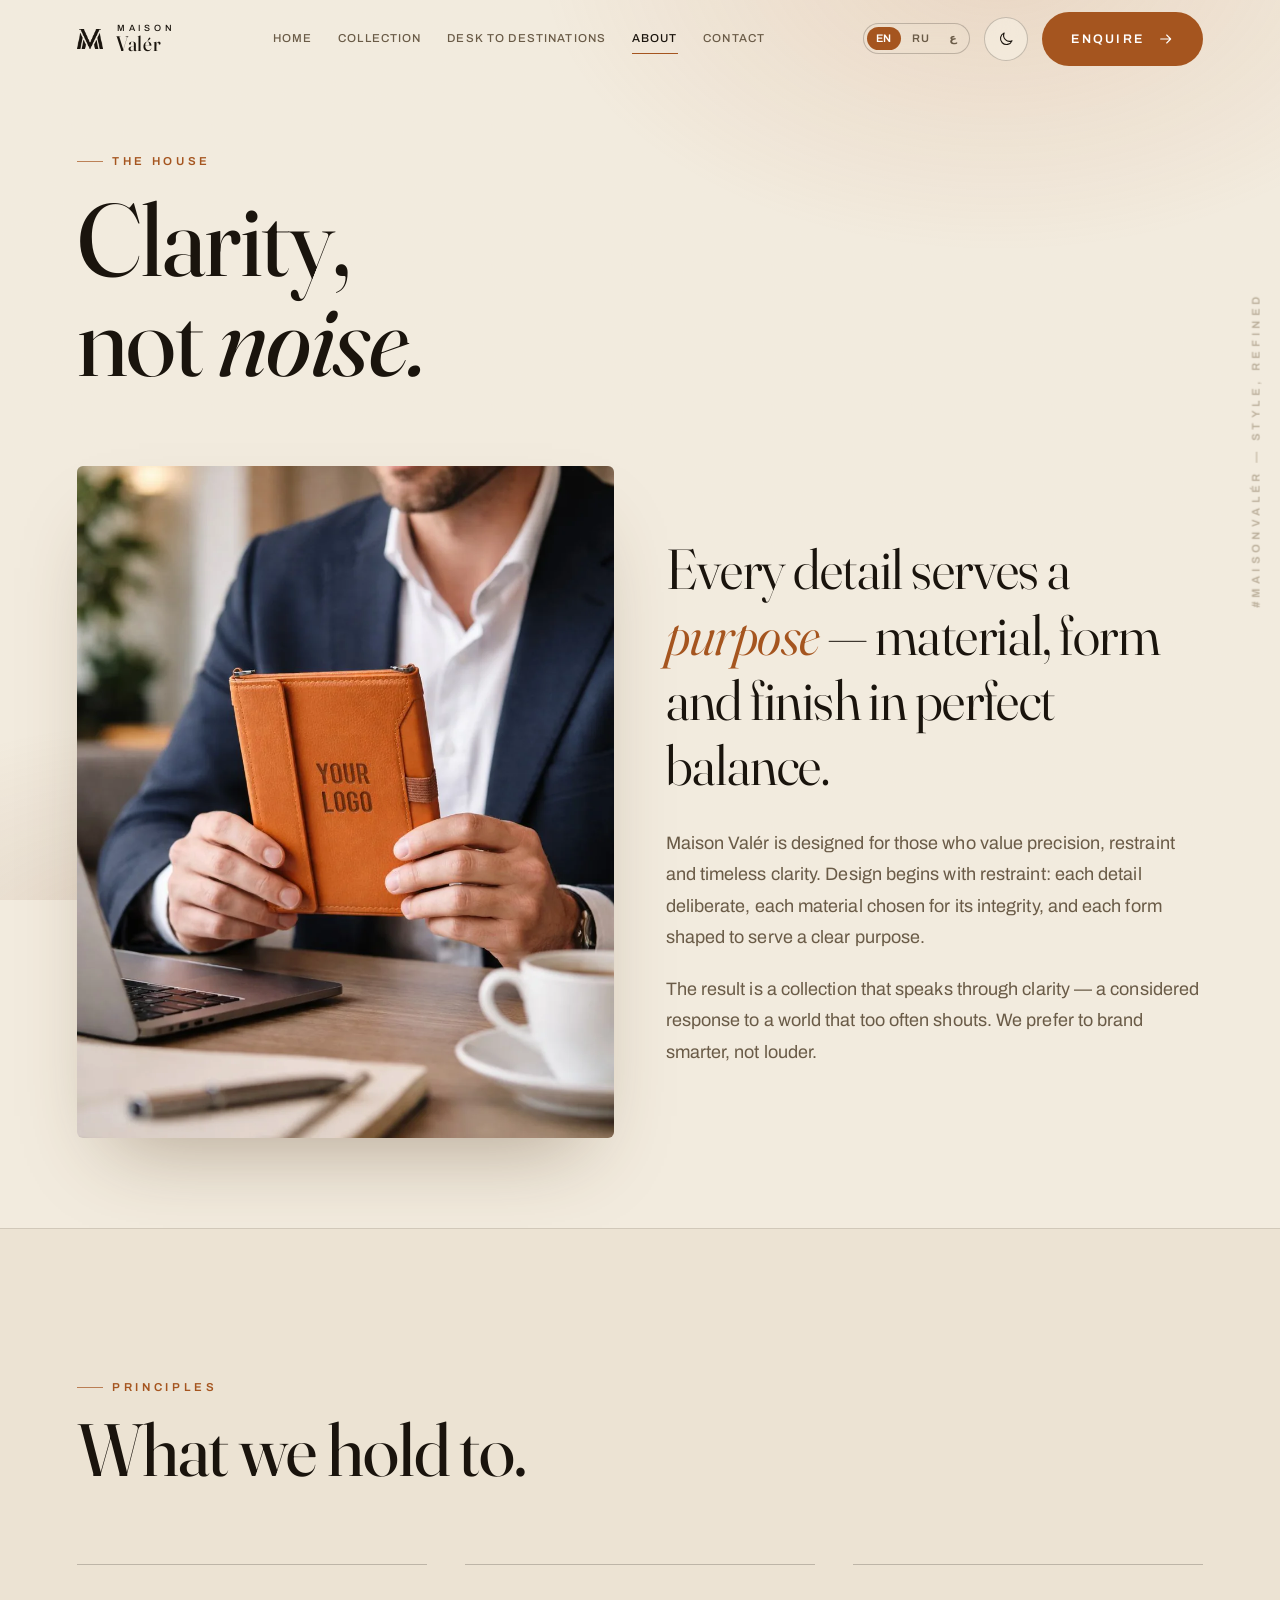
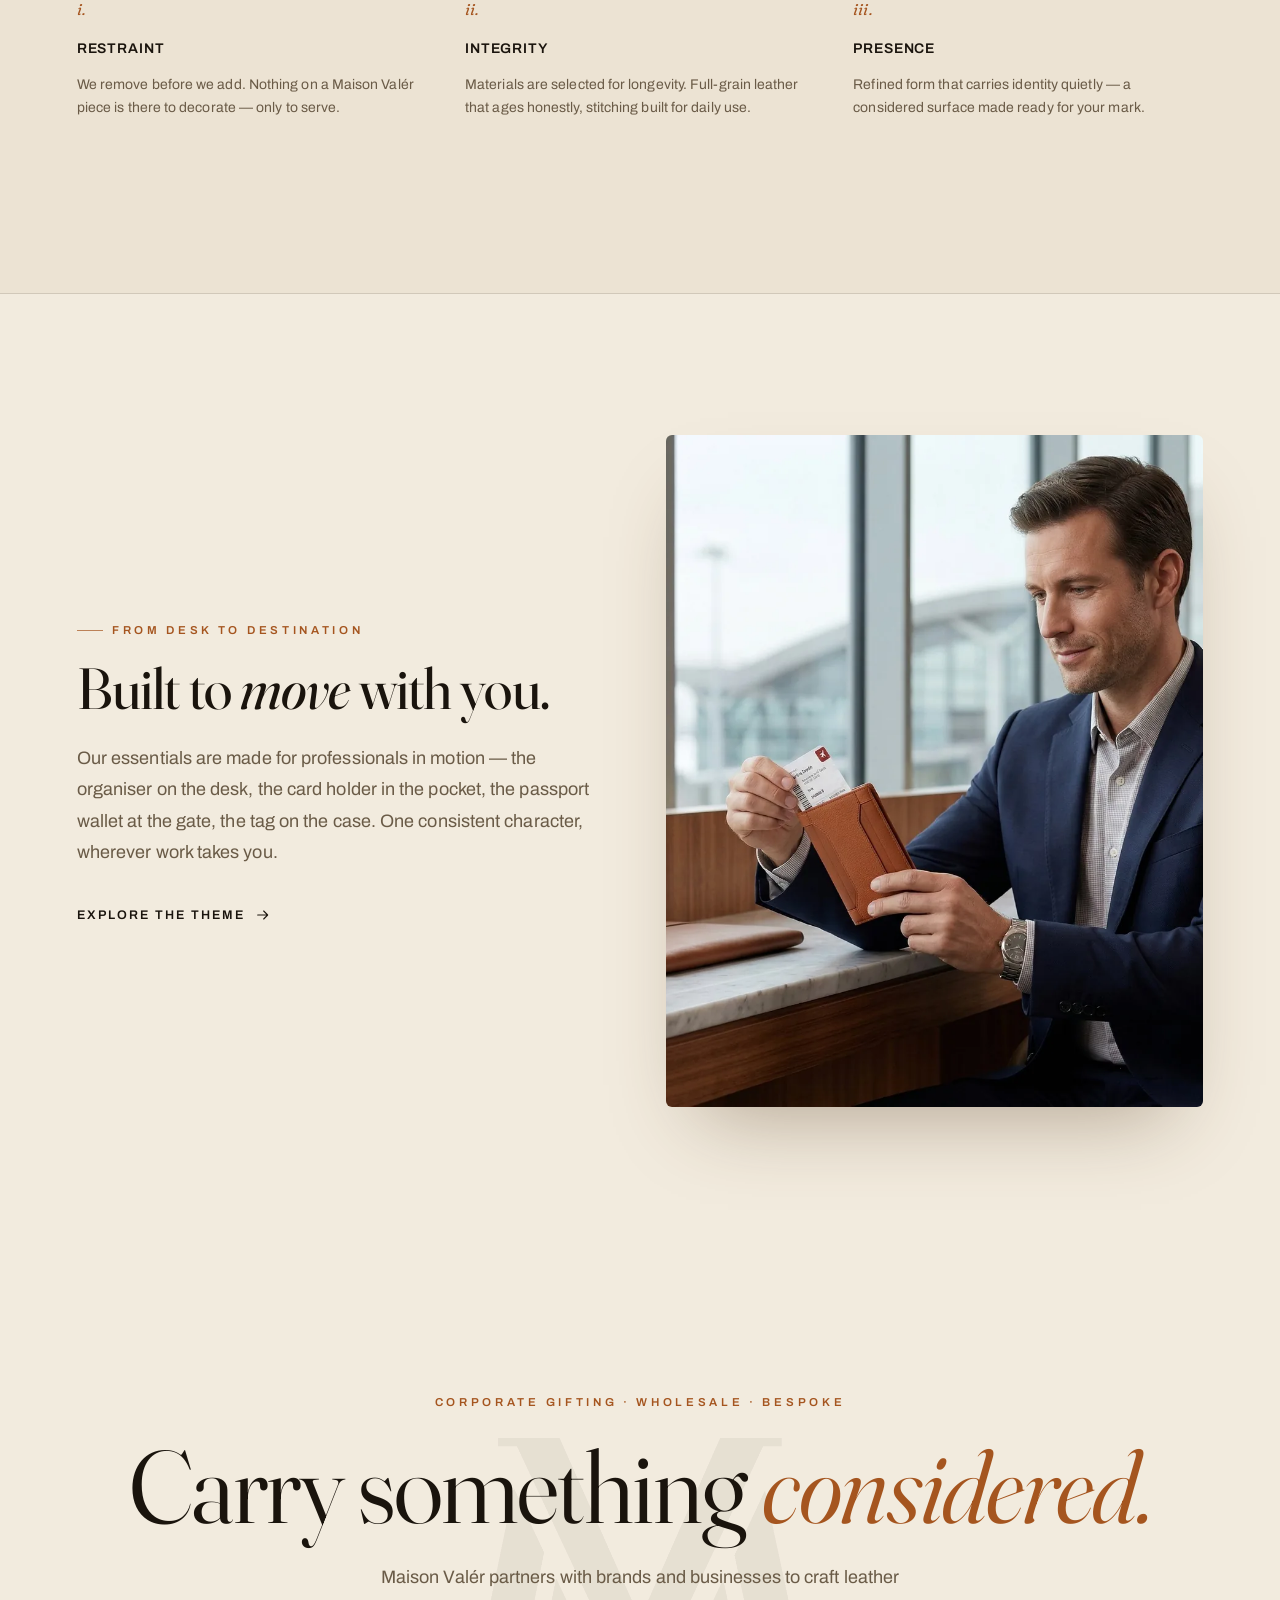
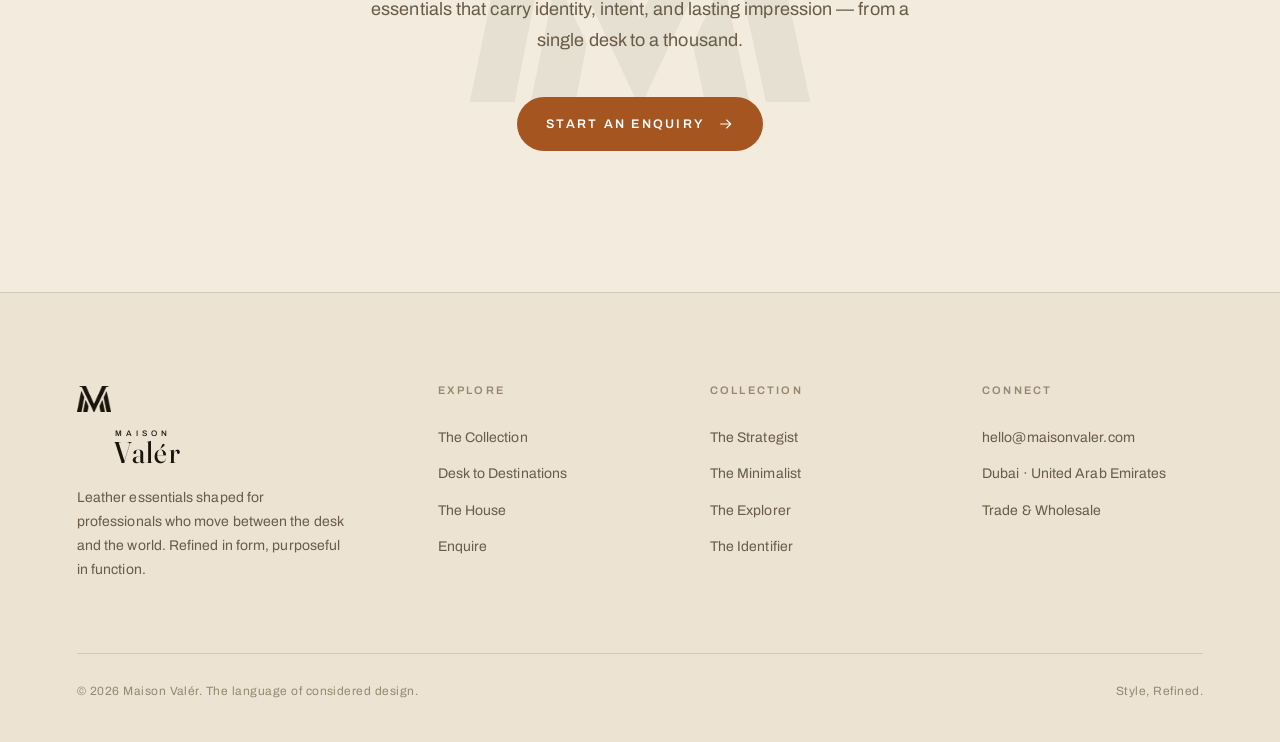
==== commit cf64e171: "v2: 1:1 glass gallery cards, colour-swap + hover image, EN/RU/AR, no prices" ====
--- a/about.html
+++ b/about.html
@@ -1,5 +1,5 @@
 <!DOCTYPE html>
-<html lang="en">
+<html lang="en" dir="ltr">
 <head>
 <meta charset="UTF-8">
 <meta name="viewport" content="width=device-width, initial-scale=1.0">
@@ -12,47 +12,49 @@
 <link rel="preload" href="fonts/fraunces-var.woff2" as="font" type="font/woff2" crossorigin>
 <link rel="preload" href="fonts/archivo-var.woff2" as="font" type="font/woff2" crossorigin>
 <link rel="stylesheet" href="css/style.css">
+<script src="js/i18n.js"></script>
 </head>
 <body>
 <header class="site-head">
   <div class="head-inner">
     <a class="brand" href="index.html" aria-label="Maison Valér home"><span class="mono" aria-hidden="true"></span><span class="wordmark"><span class="maison">Maison</span><span class="valer">Valér</span></span></a>
-    <nav class="nav" aria-label="Primary"><a href="index.html">Home</a><a href="collection.html">Collection</a><a href="desk-to-destinations.html">Desk to Destinations</a><a href="about.html" aria-current="page">About</a><a href="contact.html">Contact</a></nav>
+    <nav class="nav" aria-label="Primary"><a href="index.html" data-i18n="nav_home">Home</a><a href="collection.html" data-i18n="nav_collection">Collection</a><a href="desk-to-destinations.html" data-i18n="nav_d2d">Desk to Destinations</a><a href="about.html" aria-current="page" data-i18n="nav_about">About</a><a href="contact.html" data-i18n="nav_contact">Contact</a></nav>
     <div class="head-actions">
+      <div class="lang-switch " role="group" aria-label="Language"><button type="button" data-lang="en" class="active">EN</button><button type="button" data-lang="ru">RU</button><button type="button" data-lang="ar">ع</button></div>
       <button class="theme-toggle" type="button" aria-label="Switch colour theme"><svg class="i-sun" viewBox="0 0 24 24" fill="none" aria-hidden="true"><circle cx="12" cy="12" r="4.2" stroke="currentColor" stroke-width="1.5"/><path d="M12 2.5v2.6M12 18.9v2.6M4.2 4.2l1.9 1.9M17.9 17.9l1.9 1.9M2.5 12h2.6M18.9 12h2.6M4.2 19.8l1.9-1.9M17.9 6.1l1.9-1.9" stroke="currentColor" stroke-width="1.5" stroke-linecap="round"/></svg><svg class="i-moon" viewBox="0 0 24 24" fill="none" aria-hidden="true"><path d="M20 14.5A8 8 0 0 1 9.5 4 8 8 0 1 0 20 14.5Z" stroke="currentColor" stroke-width="1.5" stroke-linejoin="round"/></svg></button>
-      <a class="btn btn--solid head-cta" href="contact.html">Enquire <svg class="arw" viewBox="0 0 24 24" fill="none" width="16" height="16" aria-hidden="true"><path d="M4 12h15m0 0-6-6m6 6-6 6" stroke="currentColor" stroke-width="1.6" stroke-linecap="round" stroke-linejoin="round"/></svg></a>
+      <a class="btn btn--solid head-cta" href="contact.html"><span data-i18n="cta_enquire">Enquire</span> <svg class="arw" viewBox="0 0 24 24" fill="none" width="16" height="16" aria-hidden="true"><path d="M4 12h15m0 0-6-6m6 6-6 6" stroke="currentColor" stroke-width="1.6" stroke-linecap="round" stroke-linejoin="round"/></svg></a>
       <button class="burger" type="button" aria-label="Open menu" aria-expanded="false"><span></span><span></span><span></span></button>
     </div>
   </div>
 </header>
-<nav class="drawer" aria-label="Mobile"><a href="index.html"><span class="n">01</span>Home</a><a href="collection.html"><span class="n">02</span>Collection</a><a href="desk-to-destinations.html"><span class="n">03</span>Desk to Destinations</a><a href="about.html"><span class="n">04</span>About</a><a href="contact.html"><span class="n">05</span>Contact</a></nav>
+<nav class="drawer" aria-label="Mobile"><a href="index.html"><span class="n">01</span><span data-i18n="nav_home">Home</span></a><a href="collection.html"><span class="n">02</span><span data-i18n="nav_collection">Collection</span></a><a href="desk-to-destinations.html"><span class="n">03</span><span data-i18n="nav_d2d">Desk to Destinations</span></a><a href="about.html"><span class="n">04</span><span data-i18n="nav_about">About</span></a><a href="contact.html"><span class="n">05</span><span data-i18n="nav_contact">Contact</span></a><div class="lang-switch in-drawer" role="group" aria-label="Language"><button type="button" data-lang="en" class="active">EN</button><button type="button" data-lang="ru">RU</button><button type="button" data-lang="ar">ع</button></div></nav>
 <div class="side-rail" aria-hidden="true">#MaisonValér — Style, Refined</div>
 
 <main>
   <section class="section section--tight" style="padding-top:clamp(120px,16vh,190px)">
     <div class="wrap">
       <div class="section-head reveal" style="max-width:1000px">
-        <p class="eyebrow">The House</p>
-        <h1 class="display" style="font-size:clamp(44px,8vw,112px);margin-top:18px">Clarity,<br>not <em class="serif-it" style="color:var(--cognac)">noise.</em></h1>
+        <p class="eyebrow" data-i18n="house">The House</p>
+        <h1 class="display" style="font-size:clamp(44px,8vw,112px);margin-top:18px" data-i18n-html="about_h">Clarity,<br>not <em>noise.</em></h1>
       </div>
       <div class="grid two">
-        <div class="reveal"><div class="figure tall img-reveal"><img src="images/life-organizer.webp" alt="Executive using a Maison Valér organizer" loading="lazy" width="950" height="1187"></div></div>
+        <div class="reveal"><div class="figure tall"><img src="images/life-organizer.webp" alt="Executive using a Maison Valér organizer" loading="lazy" width="950" height="1187"></div></div>
         <div class="reveal d1">
-          <p class="manifesto">Every detail serves a <em>purpose</em> — material, form and finish in perfect balance.</p>
-          <p class="lede" style="margin-top:30px">Maison Valér is designed for those who value precision, restraint and timeless clarity. Design begins with restraint: each detail deliberate, each material chosen for its integrity, and each form shaped to serve a clear purpose.</p>
-          <p class="lede" style="margin-top:20px">The result is a collection that speaks through clarity — a considered response to a world that too often shouts. We prefer to brand smarter, not louder.</p>
+          <p class="manifesto" data-i18n-html="about_manifesto">Every detail serves a <em>purpose</em> — material, form and finish in perfect balance.</p>
+          <p class="lede" style="margin-top:30px" data-i18n="about_p1">Maison Valér is designed for those who value precision, restraint and timeless clarity. Design begins with restraint: each detail deliberate, each material chosen for its integrity, and each form shaped to serve a clear purpose.</p>
+          <p class="lede" style="margin-top:20px" data-i18n="about_p2">The result is a collection that speaks through clarity — a considered response to a world that too often shouts. We prefer to brand smarter, not louder.</p>
         </div>
       </div>
     </div>
   </section>
 
-  <section class="section" style="background:var(--coal);border-block:1px solid var(--line)">
+  <section class="section band">
     <div class="wrap">
-      <div class="section-head reveal"><p class="eyebrow">Principles</p><h2 class="display" style="margin-top:18px">What we hold to.</h2></div>
+      <div class="section-head reveal"><p class="eyebrow" data-i18n="principles">Principles</p><h2 class="display" style="margin-top:18px" data-i18n="principles_h">What we hold to.</h2></div>
       <div class="pillars">
-        <div class="pillar reveal"><span class="k">i.</span><h3>Restraint</h3><p>We remove before we add. Nothing on a Maison Valér piece is there to decorate — only to serve.</p></div>
-        <div class="pillar reveal d1"><span class="k">ii.</span><h3>Integrity</h3><p>Materials are selected for longevity. Full-grain leather that ages honestly, stitching built for daily use.</p></div>
-        <div class="pillar reveal d2"><span class="k">iii.</span><h3>Presence</h3><p>Refined form that carries identity quietly — a considered surface made ready for your mark.</p></div>
+        <div class="pillar reveal"><span class="k">i.</span><h3 data-i18n="pr1_h">Restraint</h3><p data-i18n="pr1_p">We remove before we add. Nothing on a Maison Valér piece is there to decorate — only to serve.</p></div>
+        <div class="pillar reveal d1"><span class="k">ii.</span><h3 data-i18n="pr2_h">Integrity</h3><p data-i18n="pr2_p">Materials are selected for longevity. Full-grain leather that ages honestly, stitching built for daily use.</p></div>
+        <div class="pillar reveal d2"><span class="k">iii.</span><h3 data-i18n="pr3_h">Presence</h3><p data-i18n="pr3_p">Refined form that carries identity quietly — a considered surface made ready for your mark.</p></div>
       </div>
     </div>
   </section>
@@ -60,12 +62,12 @@
   <section class="section">
     <div class="wrap grid two">
       <div class="reveal d1">
-        <p class="eyebrow">From desk to destination</p>
-        <h2 class="display" style="font-size:clamp(30px,4.6vw,58px);margin-top:20px">Built to <em>move</em> with you.</h2>
-        <p class="lede" style="margin-top:26px">Our essentials are made for professionals in motion — the organiser on the desk, the card holder in the pocket, the passport wallet at the gate, the tag on the case. One consistent character, wherever work takes you.</p>
-        <a class="tlink" href="desk-to-destinations.html" style="margin-top:36px">Explore the theme <svg class="arw" viewBox="0 0 24 24" fill="none" width="16" height="16" aria-hidden="true"><path d="M4 12h15m0 0-6-6m6 6-6 6" stroke="currentColor" stroke-width="1.6" stroke-linecap="round" stroke-linejoin="round"/></svg></a>
+        <p class="eyebrow" data-i18n="fdd">From desk to destination</p>
+        <h2 class="display" style="font-size:clamp(30px,4.6vw,58px);margin-top:20px" data-i18n-html="fdd_h">Built to <em>move</em> with you.</h2>
+        <p class="lede" style="margin-top:26px" data-i18n="fdd_lede">Our essentials are made for professionals in motion — the organiser on the desk, the card holder in the pocket, the passport wallet at the gate, the tag on the case. One consistent character, wherever work takes you.</p>
+        <a class="tlink" href="desk-to-destinations.html" style="margin-top:36px"><span data-i18n="explore_theme">Explore the theme</span> <svg class="arw" viewBox="0 0 24 24" fill="none" width="16" height="16" aria-hidden="true"><path d="M4 12h15m0 0-6-6m6 6-6 6" stroke="currentColor" stroke-width="1.6" stroke-linecap="round" stroke-linejoin="round"/></svg></a>
       </div>
-      <div class="reveal"><div class="figure tall img-reveal"><img src="images/airport-man.webp" alt="Traveller with Maison Valér essentials at the airport" loading="lazy" width="1500" height="1094"></div></div>
+      <div class="reveal"><div class="figure tall"><img src="images/airport-man.webp" alt="Traveller with Maison Valér essentials at the airport" loading="lazy" width="1500" height="1094"></div></div>
     </div>
   </section>
 </main>
@@ -73,10 +75,10 @@
 <section class="section cta-band">
   <span class="mono" aria-hidden="true" style="width:clamp(160px,30vw,340px);height:clamp(160px,30vw,340px);color:var(--bone);opacity:.05;position:absolute;left:50%;top:50%;transform:translate(-50%,-50%);z-index:0"></span>
   <div class="wrap reveal">
-    <p class="eyebrow center" style="justify-content:center">Corporate gifting · Wholesale · Bespoke</p>
-    <h2 class="display" style="margin-top:22px">Carry something <em>considered.</em></h2>
-    <p class="lede">Maison Valér partners with brands and businesses to craft leather essentials that carry identity, intent, and lasting impression — from a single desk to a thousand.</p>
-    <a class="btn btn--solid" href="contact.html">Start an enquiry <svg class="arw" viewBox="0 0 24 24" fill="none" width="16" height="16" aria-hidden="true"><path d="M4 12h15m0 0-6-6m6 6-6 6" stroke="currentColor" stroke-width="1.6" stroke-linecap="round" stroke-linejoin="round"/></svg></a>
+    <p class="eyebrow center" style="justify-content:center" data-i18n="cta_eyebrow">Corporate gifting · Wholesale · Bespoke</p>
+    <h2 class="display" style="margin-top:22px" data-i18n-html="cta_h">Carry something <em>considered.</em></h2>
+    <p class="lede" data-i18n="cta_lede">Maison Valér partners with brands and businesses to craft leather essentials that carry identity, intent, and lasting impression — from a single desk to a thousand.</p>
+    <a class="btn btn--solid" href="contact.html"><span data-i18n="start_enquiry">Start an enquiry</span> <svg class="arw" viewBox="0 0 24 24" fill="none" width="16" height="16" aria-hidden="true"><path d="M4 12h15m0 0-6-6m6 6-6 6" stroke="currentColor" stroke-width="1.6" stroke-linecap="round" stroke-linejoin="round"/></svg></a>
   </div>
 </section>
 <footer class="site-foot">
@@ -85,32 +87,32 @@
       <div class="foot-brand">
         <span class="mono" aria-hidden="true"></span>
         <span class="wordmark"><span class="maison">Maison</span><span class="valer">Valér</span></span>
-        <p>Leather essentials shaped for professionals who move between the desk and the world. Refined in form, purposeful in function.</p>
+        <p data-i18n="foot_brand_desc">Leather essentials shaped for professionals who move between the desk and the world. Refined in form, purposeful in function.</p>
       </div>
       <div class="foot-col">
-        <h5>Explore</h5>
-        <a href="collection.html">The Collection</a>
-        <a href="desk-to-destinations.html">Desk to Destinations</a>
-        <a href="about.html">The House</a>
-        <a href="contact.html">Enquire</a>
+        <h5 data-i18n="foot_explore">Explore</h5>
+        <a href="collection.html" data-i18n="foot_the_collection">The Collection</a>
+        <a href="desk-to-destinations.html" data-i18n="nav_d2d">Desk to Destinations</a>
+        <a href="about.html" data-i18n="foot_the_house">The House</a>
+        <a href="contact.html" data-i18n="cta_enquire">Enquire</a>
       </div>
       <div class="foot-col">
-        <h5>Collection</h5>
-        <a href="collection.html">The Strategist</a>
-        <a href="collection.html">The Minimalist</a>
-        <a href="collection.html">The Explorer</a>
-        <a href="collection.html">The Identifier</a>
+        <h5 data-i18n="foot_collection">Collection</h5>
+        <a href="collection.html" data-i18n="arch_strategist">The Strategist</a>
+        <a href="collection.html" data-i18n="arch_minimalist">The Minimalist</a>
+        <a href="collection.html" data-i18n="arch_explorer">The Explorer</a>
+        <a href="collection.html" data-i18n="arch_identifier">The Identifier</a>
       </div>
       <div class="foot-col">
-        <h5>Connect</h5>
+        <h5 data-i18n="foot_connect">Connect</h5>
         <a href="mailto:hello@maisonvaler.com">hello@maisonvaler.com</a>
-        <a href="contact.html">Dubai · United Arab Emirates</a>
-        <a href="contact.html">Trade &amp; Wholesale</a>
+        <a href="contact.html" data-i18n="c_studio_v">Dubai · United Arab Emirates</a>
+        <a href="contact.html" data-i18n="foot_trade">Trade & Wholesale</a>
       </div>
     </div>
     <div class="foot-bottom">
-      <p>© <span data-year>2026</span> Maison Valér. The language of considered design.</p>
-      <p>Style, Refined.</p>
+      <p>© <span data-year>2026</span> Maison Valér. <span data-i18n="foot_tagline">The language of considered design.</span></p>
+      <p data-i18n="foot_style">Style, Refined.</p>
     </div>
   </div>
 </footer>
--- a/css/style.css
+++ b/css/style.css
@@ -672,3 +672,116 @@
 
 /* Focus visibility */
 :focus-visible { outline: 2px solid var(--cognac); outline-offset: 3px; border-radius: 3px; }
+
+/* =========================================================
+   v2 — GALLERY CARDS · GLASS · LANG SWITCH · RTL  (overrides)
+   ========================================================= */
+
+/* --- remove the old image "wipe / slide / zoom" animation --- */
+.img-reveal img { transform: none !important; }
+.img-reveal::after { display: none !important; }
+.figure img, .arch-media img { transition: none; }
+
+/* --- responsive product grid: 3 / 2 / 1 --- */
+.prod-grid { grid-template-columns: repeat(3, 1fr) !important; gap: clamp(14px, 1.6vw, 26px); }
+.pcard, .pcard--wide { grid-column: auto !important; }
+@media (max-width: 1040px) { .prod-grid { grid-template-columns: repeat(2, 1fr) !important; } }
+@media (max-width: 600px)  { .prod-grid { grid-template-columns: 1fr !important; } }
+
+/* --- frosted-glass product card --- */
+.pcard {
+  background: linear-gradient(155deg, rgba(255,255,255,.055), rgba(255,255,255,.012) 46%, rgba(255,255,255,.03));
+  -webkit-backdrop-filter: blur(22px) saturate(1.15);
+  backdrop-filter: blur(22px) saturate(1.15);
+  border: 1px solid var(--line-2);
+  border-radius: 20px;
+  box-shadow: 0 24px 60px -34px rgba(0,0,0,.72), inset 0 1px 0 rgba(255,255,255,.06);
+  overflow: hidden; padding: 9px;
+  transition: border-color .5s var(--slow), transform .5s var(--slow), box-shadow .5s var(--slow);
+}
+.pcard:hover { border-color: var(--line-2); transform: translateY(-4px); box-shadow: 0 34px 70px -34px rgba(0,0,0,.8), inset 0 1px 0 rgba(255,255,255,.08); }
+[data-theme="light"] .pcard {
+  background: linear-gradient(155deg, rgba(255,255,255,.66), rgba(255,255,255,.30));
+  border-color: rgba(20,16,12,.10);
+  box-shadow: 0 22px 48px -30px rgba(60,40,20,.30), inset 0 1px 0 rgba(255,255,255,.7);
+}
+
+/* --- 1:1 media stage with layered hover image --- */
+.pcard-media { position: relative; aspect-ratio: 1/1 !important; border-radius: 13px; overflow: hidden; background: var(--slate); }
+.pcard-link { position: absolute; inset: 0; display: block; z-index: 4; background: transparent; }
+.pcard-img { position: absolute; inset: 0; width: 100%; height: 100%; object-fit: cover; transition: opacity .55s var(--slow); z-index: 1; }
+.pcard-img--alt { opacity: 0; z-index: 2; }
+.pcard-media.has-alt:hover .pcard-img--alt { opacity: 1; }
+.pcard:hover .pcard-media img { transform: none !important; }
+.pcard-tag, .pcard-arch { z-index: 6; pointer-events: none; }
+
+/* thumbnail strip (Alibaba-style) */
+.pcard-thumbs {
+  position: absolute; left: 0; right: 0; bottom: 0; z-index: 5;
+  display: flex; gap: 6px; padding: 9px; justify-content: center;
+  opacity: 0; transform: translateY(8px); transition: opacity .35s var(--slow), transform .35s var(--slow);
+}
+.pcard-media:hover .pcard-thumbs { opacity: 1; transform: none; }
+.pcard-thumb {
+  width: 40px; height: 40px; border-radius: 9px; overflow: hidden; cursor: pointer; padding: 0;
+  border: 1px solid rgba(255,255,255,.55); background: rgba(20,16,12,.4);
+  -webkit-backdrop-filter: blur(8px); backdrop-filter: blur(8px);
+  transition: outline-color .2s, transform .2s;
+}
+.pcard-thumb img { width: 100%; height: 100%; object-fit: cover; display: block; }
+.pcard-thumb.active { outline: 2px solid var(--bone); outline-offset: -2px; }
+.pcard-thumb:hover { transform: translateY(-2px); }
+@media (hover: none) { .pcard-thumbs { opacity: 1; transform: none; } }
+
+/* body + swatches */
+.pcard-body { padding: 16px 15px 15px; gap: 9px; }
+.pcard-body h3 .sub { display: inline-block; font-style: italic; font-weight: 380; color: var(--taupe); font-size: .84em; margin-top: 2px; }
+.pcard-foot { border-top: 1px solid var(--line); }
+.swatches { display: flex; gap: 9px; align-items: center; }
+.swatch { width: 18px; height: 18px; border-radius: 50%; border: 1px solid var(--line-2); cursor: pointer; padding: 0; position: relative; transition: box-shadow .2s, transform .2s; }
+.swatch:hover { transform: scale(1.1); }
+.swatch.active { box-shadow: 0 0 0 2px var(--ink), 0 0 0 3.5px var(--cognac); }
+[data-theme="light"] .swatch.active { box-shadow: 0 0 0 2px var(--card), 0 0 0 3.5px var(--cognac); }
+.sw-brown { background: #8a4a26; } .sw-black { background: #232120; }
+.sw-gray  { background: #9a938a; } .sw-blue  { background: #3c5a78; } .sw-green { background: #2f5d43; }
+
+/* --- filter bar glass --- */
+.filterbar { background: rgba(255,255,255,.045); -webkit-backdrop-filter: blur(16px) saturate(1.2); backdrop-filter: blur(16px) saturate(1.2); border: 1px solid var(--line-2); border-radius: 999px; }
+[data-theme="light"] .filterbar { background: rgba(255,255,255,.5); border-color: rgba(20,16,12,.08); }
+.chip { border-radius: 999px; }
+
+/* --- shared section band + form card --- */
+.band { background: var(--coal); border-block: 1px solid var(--line); }
+.form-card { background: linear-gradient(155deg, rgba(255,255,255,.05), rgba(255,255,255,.02)); -webkit-backdrop-filter: blur(20px); backdrop-filter: blur(20px); border: 1px solid var(--line-2); border-radius: 16px; padding: clamp(24px, 3vw, 44px); }
+[data-theme="light"] .form-card { background: var(--card); border-color: rgba(20,16,12,.08); }
+
+/* --- language switch --- */
+.lang-switch { display: inline-flex; gap: 2px; border: 1px solid var(--line-2); border-radius: 999px; padding: 3px; background: rgba(255,255,255,.03); -webkit-backdrop-filter: blur(10px); backdrop-filter: blur(10px); }
+.lang-switch button { font: 600 11px/1 var(--sans); letter-spacing: .06em; color: var(--taupe); padding: 6px 9px; border-radius: 999px; cursor: pointer; background: none; border: 0; transition: color .2s, background .2s; }
+.lang-switch button:hover { color: var(--bone); }
+.lang-switch button.active { background: var(--cognac); color: #fff; }
+.site-head.over-dark:not(.scrolled) .lang-switch { border-color: rgba(240,233,220,.25); }
+.site-head.over-dark:not(.scrolled) .lang-switch button { color: rgba(240,233,220,.8); }
+.site-head.over-dark:not(.scrolled) .lang-switch button.active { color: #fff; }
+.lang-switch.in-drawer { margin-top: 30px; }
+@media (max-width: 1080px) { .head-actions .lang-switch { display: none; } }
+@media (min-width: 1081px) { .lang-switch.in-drawer { display: none; } }
+
+/* --- 1:1 archetype media on Desk to Destinations --- */
+.arch-media { aspect-ratio: 1/1 !important; max-height: none; }
+
+/* =========================================================
+   RTL / Arabic
+   ========================================================= */
+[dir="rtl"] .side-rail { right: auto; left: 14px; }
+[dir="rtl"] .arw { transform: scaleX(-1); }
+[dir="rtl"] .tlink .arw, [dir="rtl"] .btn .arw { margin-left: 0; margin-right: 4px; }
+[dir="rtl"] .arch-index { }
+[dir="rtl"] body { font-family: 'Archivo', 'Noto Sans Arabic', 'Segoe UI', Tahoma, sans-serif; }
+[dir="rtl"] .display, [lang="ar"] .display,
+[dir="rtl"] .wordmark, [dir="rtl"] .manifesto {
+  font-family: 'Noto Naskh Arabic', 'Amiri', 'Scheherazade New', 'Times New Roman', Georgia, serif;
+  letter-spacing: 0;
+}
+[dir="rtl"] .eyebrow { letter-spacing: .12em; }
+[dir="rtl"] .ribbon, [dir="rtl"] .side-rail { direction: ltr; }
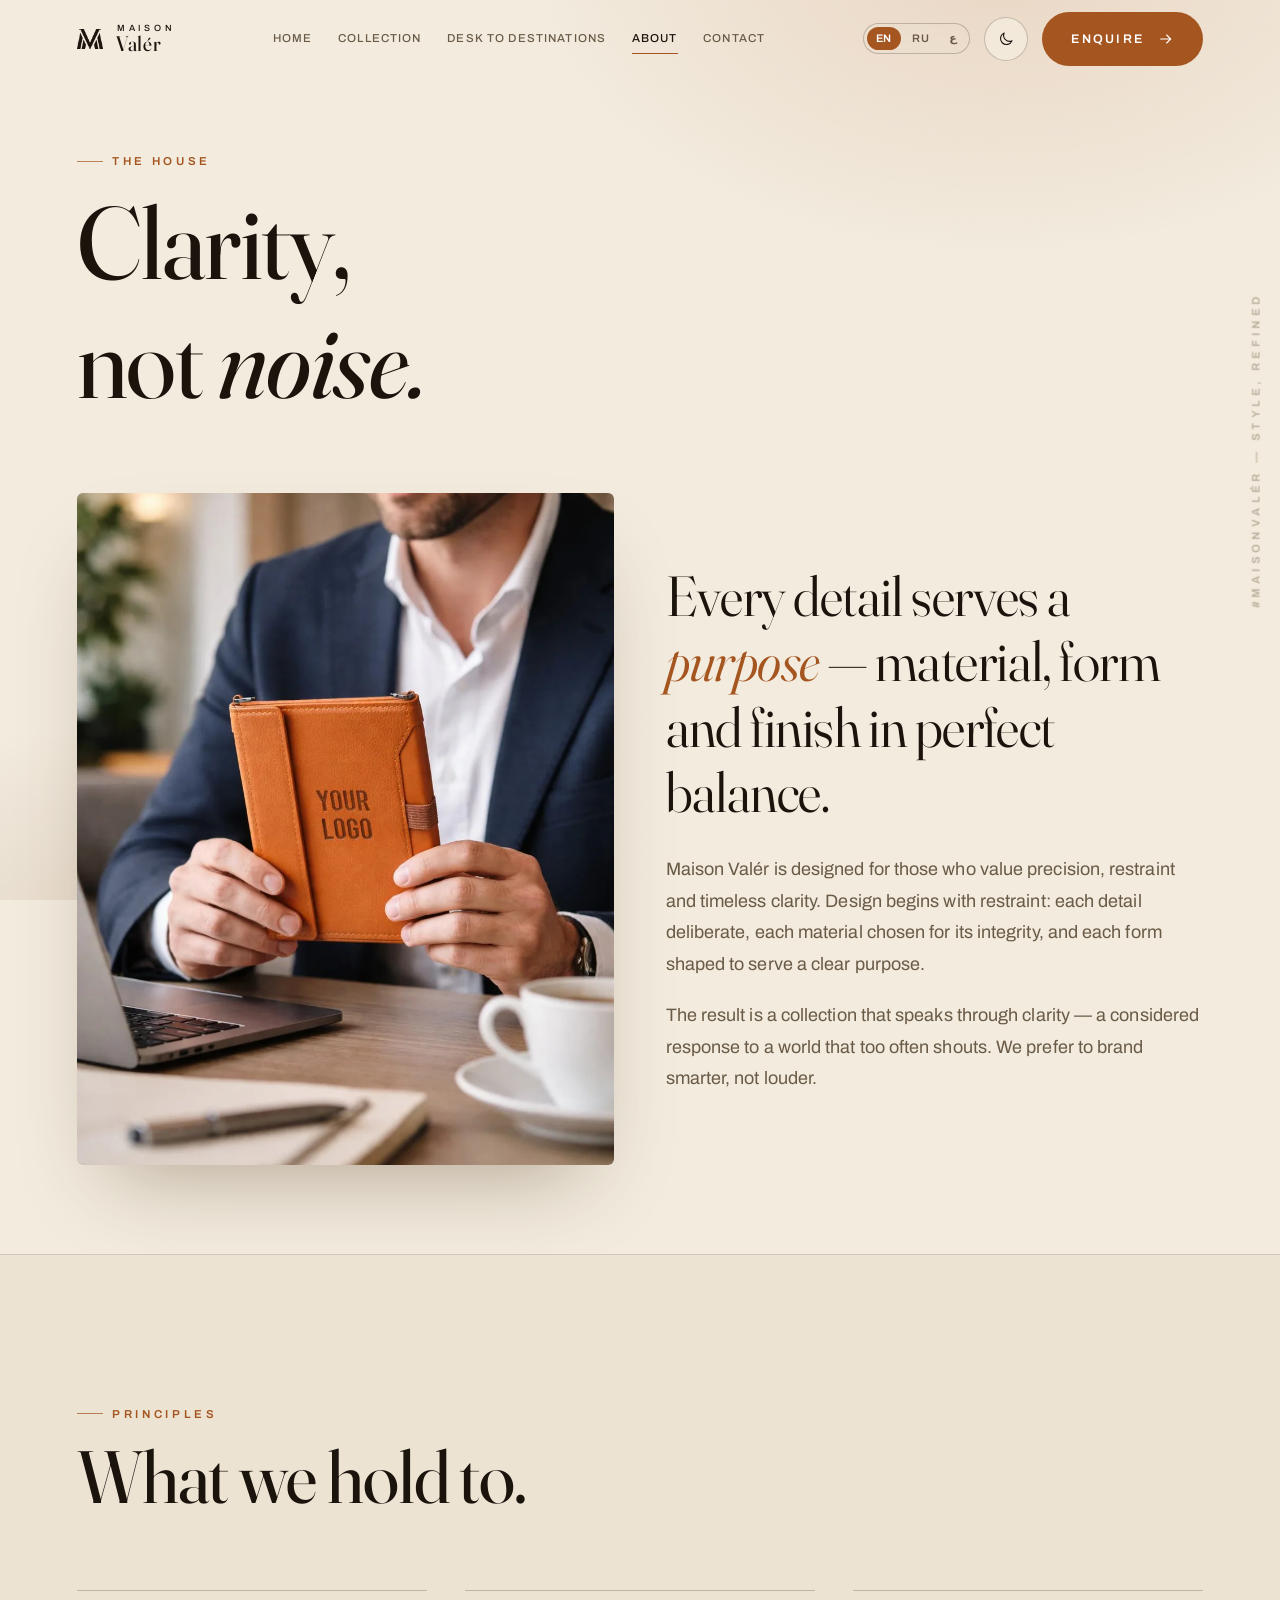
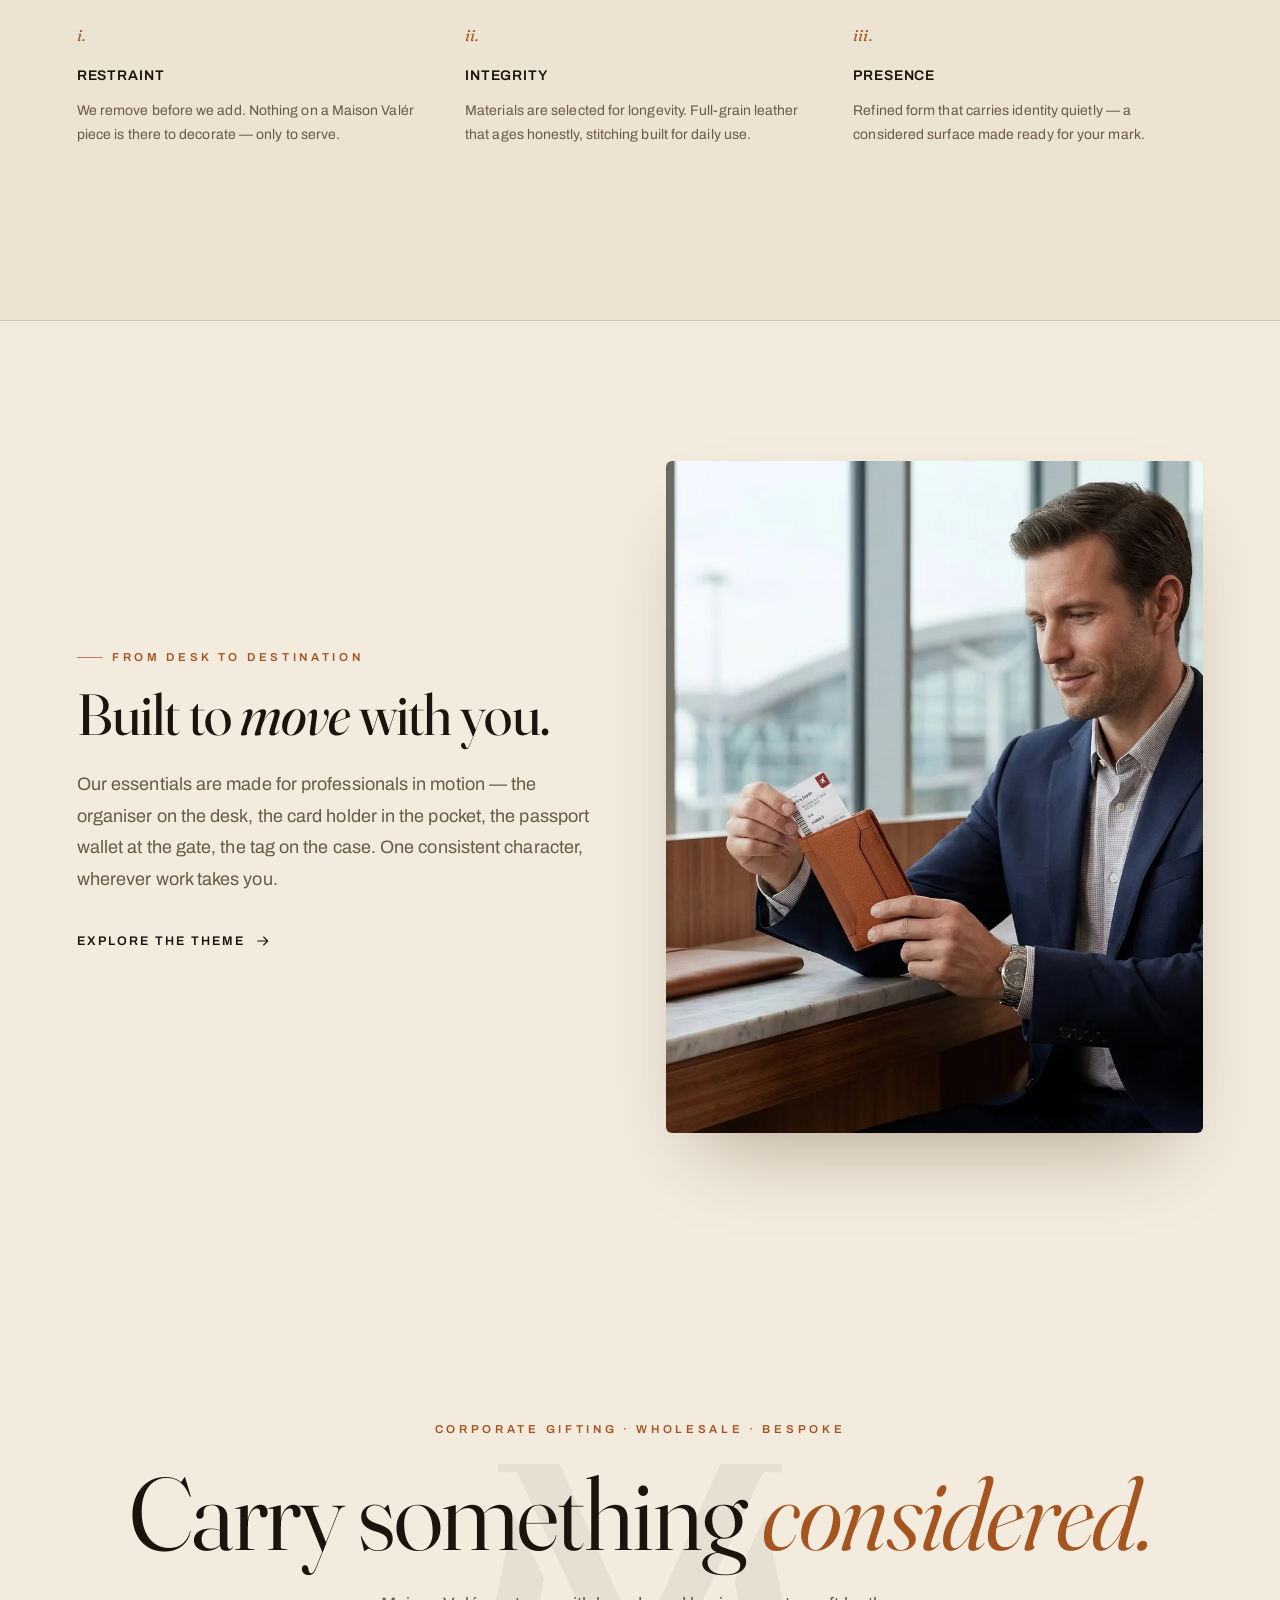
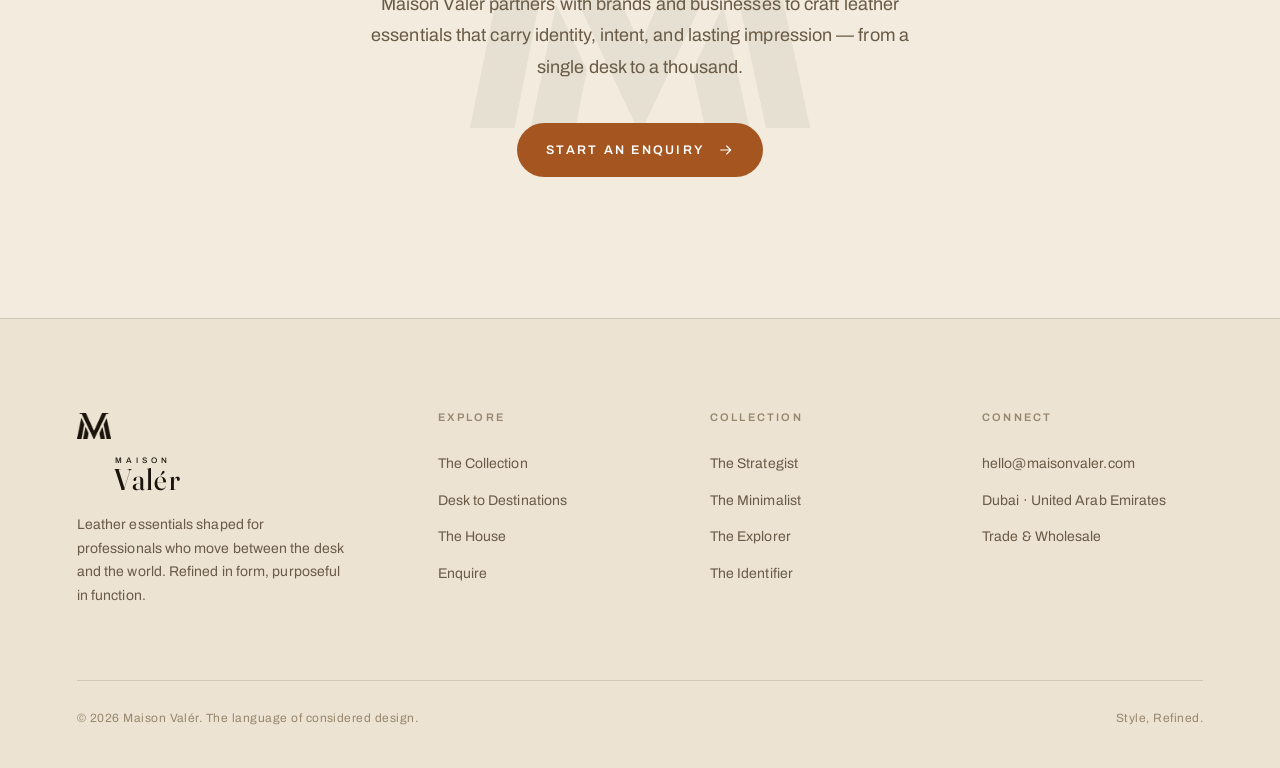
==== commit 8213ca7e: "add Get a Quote button on product cards" ====
--- a/about.html
+++ b/about.html
@@ -6,12 +6,22 @@
 <title>The House — Maison Valér</title>
 <meta name="description" content="At Maison Valér, design begins with restraint. Learn the philosophy behind the language of considered design.">
 <meta name="theme-color" content="#14100c">
+<link rel="canonical" href="https://maisonvaler.com/about">
+<meta property="og:site_name" content="Maison Valér">
+<meta property="og:locale" content="en_US">
+<meta property="og:type" content="website">
+<meta property="og:url" content="https://maisonvaler.com/about">
 <meta property="og:title" content="The House — Maison Valér">
 <meta property="og:description" content="At Maison Valér, design begins with restraint. Learn the philosophy behind the language of considered design.">
-<meta property="og:type" content="website">
+<meta property="og:image" content="https://maisonvaler.com/images/hero-desk.webp">
+<meta name="twitter:card" content="summary_large_image">
+<meta name="twitter:title" content="The House — Maison Valér">
+<meta name="twitter:description" content="At Maison Valér, design begins with restraint. Learn the philosophy behind the language of considered design.">
+<meta name="twitter:image" content="https://maisonvaler.com/images/hero-desk.webp">
 <link rel="preload" href="fonts/fraunces-var.woff2" as="font" type="font/woff2" crossorigin>
 <link rel="preload" href="fonts/archivo-var.woff2" as="font" type="font/woff2" crossorigin>
 <link rel="stylesheet" href="css/style.css">
+<script type="application/ld+json">{"@context": "https://schema.org", "@graph": [{"@type": "Organization", "name": "Maison Valér", "url": "https://maisonvaler.com/", "logo": "https://maisonvaler.com/images/hero-desk.webp", "email": "hello@maisonvaler.com", "description": "Maison Valér crafts premium leather essentials for work, travel and executive gifting — the language of considered design.", "areaServed": "AE", "address": {"@type": "PostalAddress", "addressLocality": "Dubai", "addressCountry": "AE"}}, {"@type": "WebSite", "name": "Maison Valér", "url": "https://maisonvaler.com/"}]}</script>
 <script src="js/i18n.js"></script>
 </head>
 <body>
--- a/css/style.css
+++ b/css/style.css
@@ -785,3 +785,58 @@
 }
 [dir="rtl"] .eyebrow { letter-spacing: .12em; }
 [dir="rtl"] .ribbon, [dir="rtl"] .side-rail { direction: ltr; }
+
+/* =========================================================
+   v2.1 — title line-reveal + no-link media
+   ========================================================= */
+.anim-title { }
+.anim-title .tl-line {
+  display: block; overflow: hidden;
+  padding: .16em .06em .20em; margin: -.14em -.06em -.18em;
+}
+.anim-title .tl-inner {
+  display: block; transform: translateY(118%);
+  transition: transform 1.05s var(--slow); transition-delay: var(--d, 0s);
+  will-change: transform;
+}
+.anim-title.in .tl-inner { transform: none; }
+@media (prefers-reduced-motion: reduce) {
+  .anim-title .tl-inner { transform: none !important; transition: none !important; }
+}
+
+/* media has no link now — base image fills the stage directly */
+.pcard-media { cursor: default; }
+.pcard-thumb { cursor: pointer; }
+
+/* =========================================================
+   v2.2 — product card "Get a Quote" CTA (fill-sweep effect)
+   ========================================================= */
+.pcard-cta {
+  position: relative; overflow: hidden; isolation: isolate;
+  margin-top: 16px; width: 100%;
+  display: inline-flex; align-items: center; justify-content: center;
+  padding: 13px 20px; border-radius: 999px;
+  border: 1px solid var(--line-2); background: transparent;
+  color: var(--bone); text-decoration: none;
+  font: 600 11.5px/1 var(--sans); letter-spacing: .14em; text-transform: uppercase;
+  cursor: pointer;
+  transition: color .45s var(--slow), border-color .45s var(--slow), box-shadow .45s var(--slow);
+}
+.pcard-cta::before {                       /* the cognac sweep */
+  content: ""; position: absolute; inset: 0; z-index: 0;
+  background: linear-gradient(90deg, var(--cognac), var(--cognac-2));
+  transform: translateX(-101%);
+  transition: transform .55s var(--slow);
+}
+.pcard-cta-in {
+  position: relative; z-index: 1;
+  display: inline-flex; align-items: center; gap: 9px;
+}
+.pcard-cta .arw { transition: transform .4s var(--slow); }
+.pcard-cta:hover { color: #fff; border-color: transparent; box-shadow: 0 12px 26px -12px rgba(192,107,52,.6); }
+.pcard-cta:hover::before { transform: translateX(0); }
+.pcard-cta:hover .arw { transform: translateX(5px); }
+.pcard-cta:focus-visible { outline: 2px solid var(--cognac); outline-offset: 3px; }
+[dir="rtl"] .pcard-cta::before { transform: translateX(101%); }
+[dir="rtl"] .pcard-cta:hover::before { transform: translateX(0); }
+[dir="rtl"] .pcard-cta:hover .arw { transform: scaleX(-1) translateX(5px); }
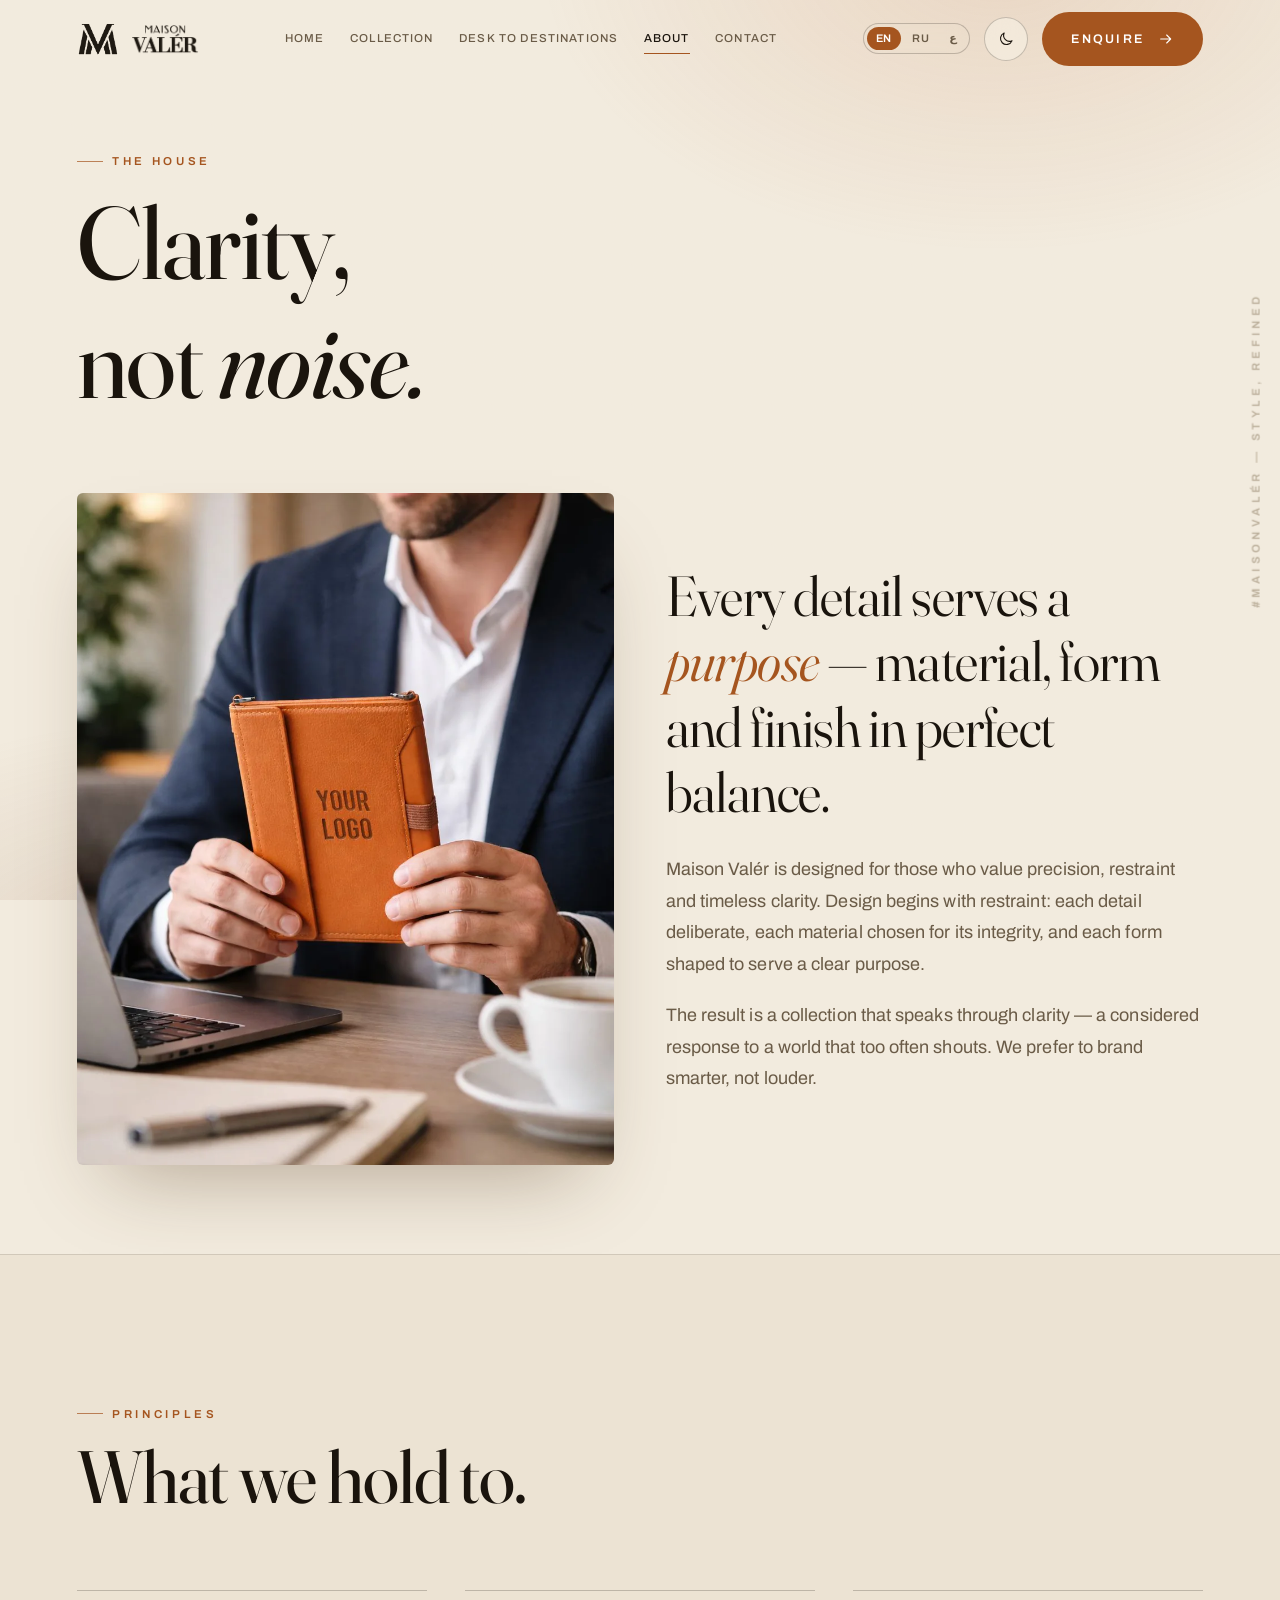
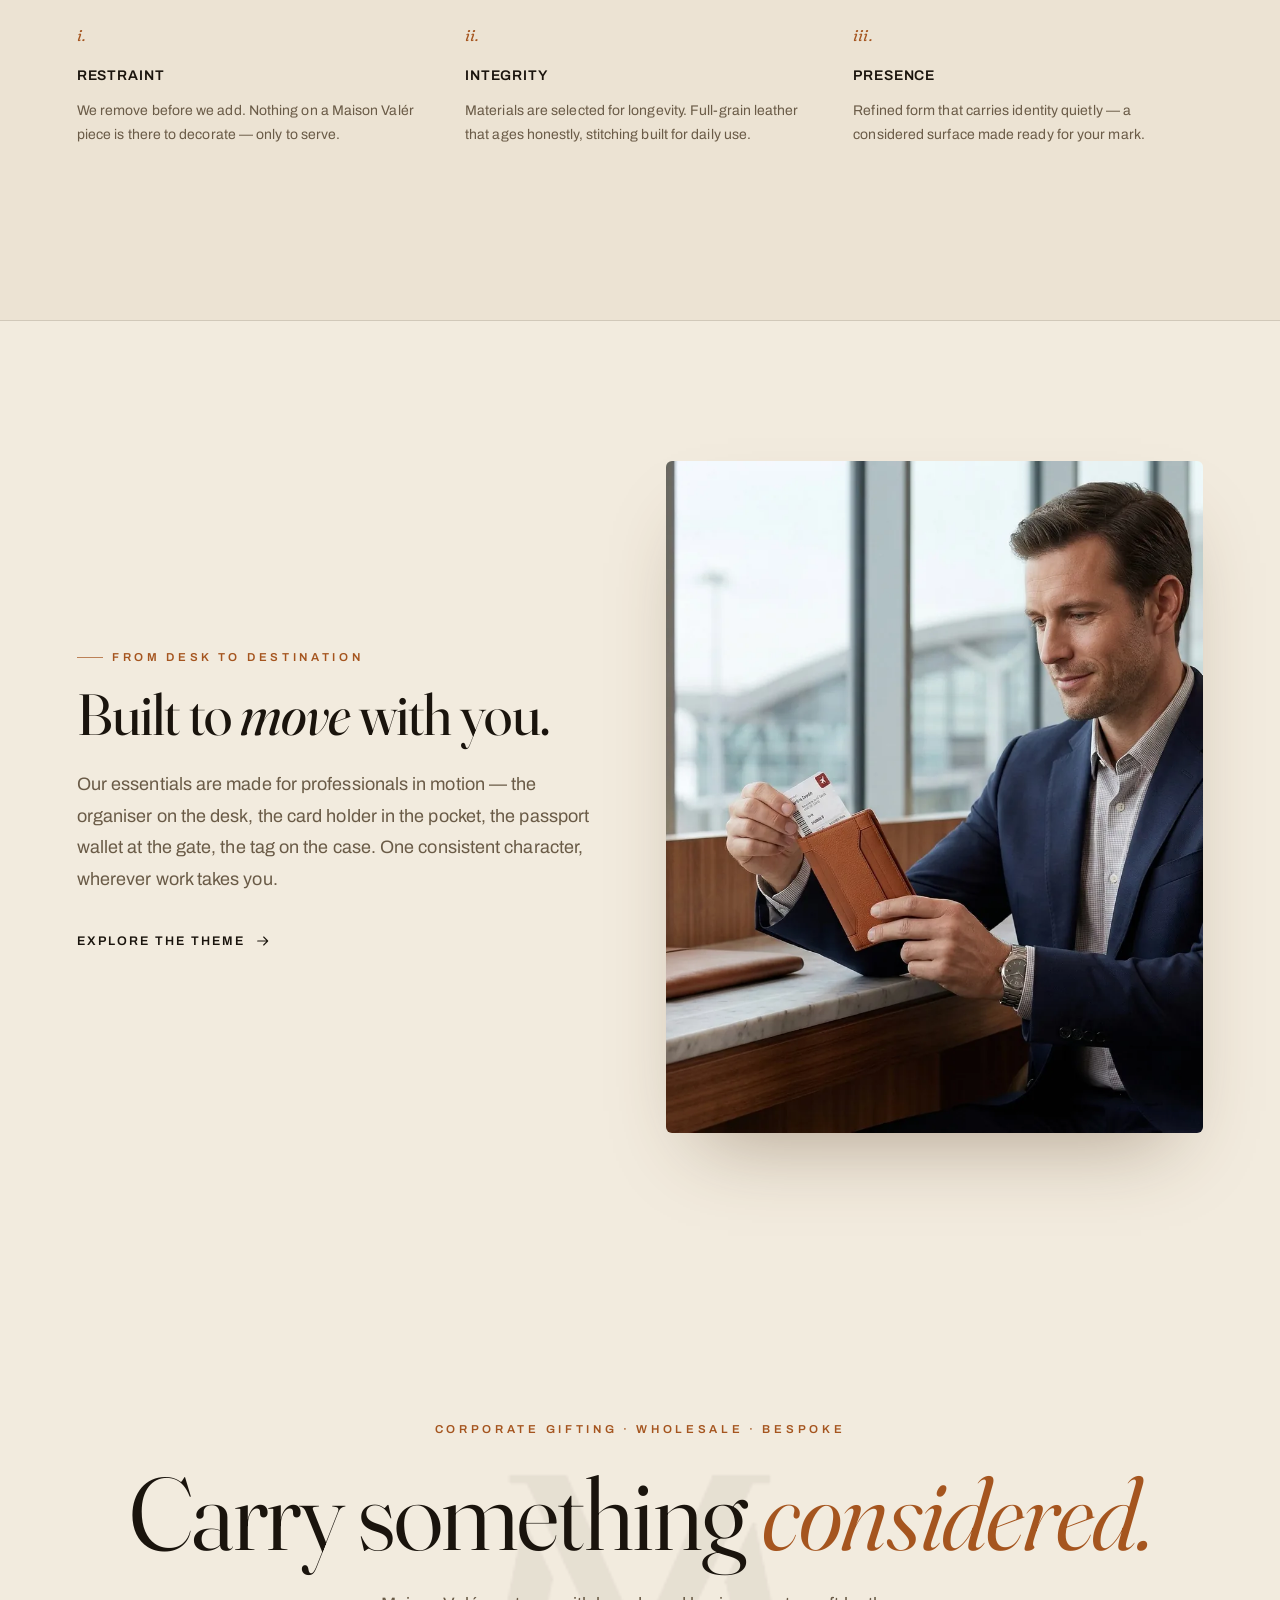
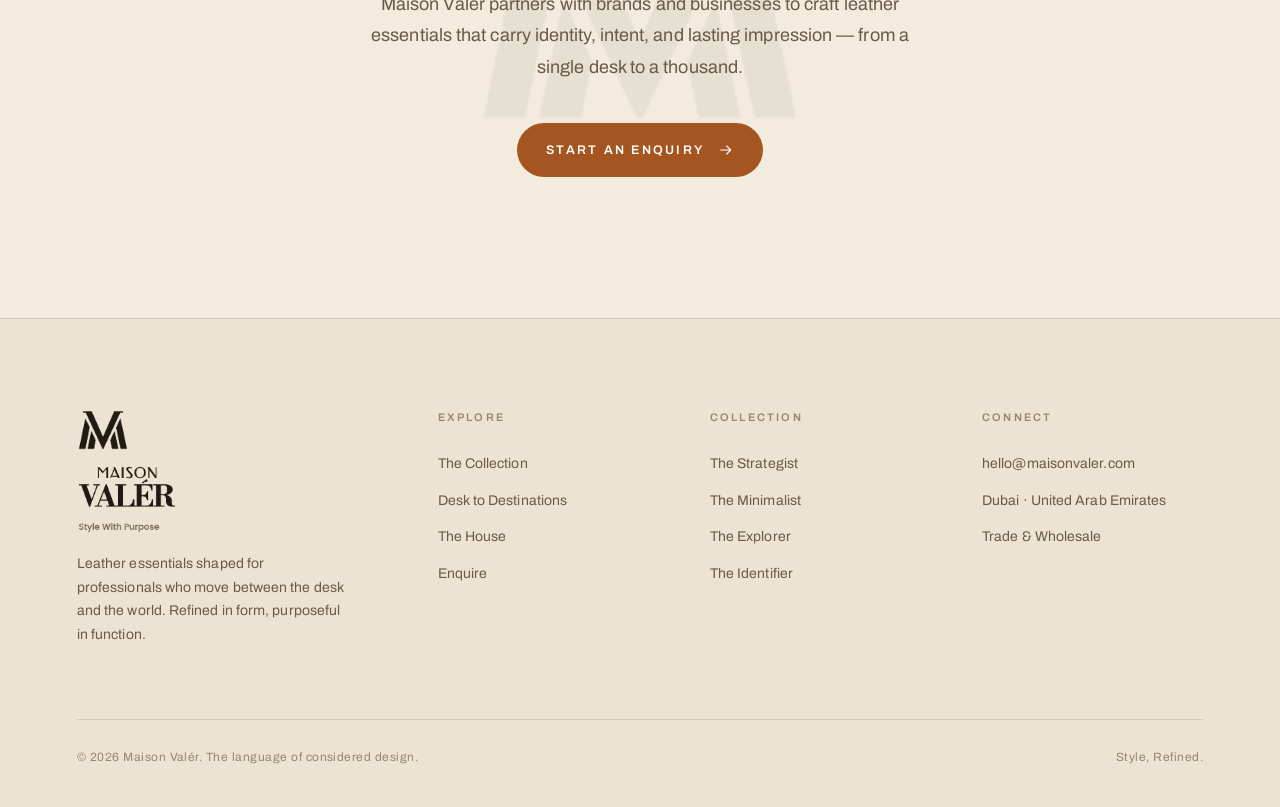
==== commit 109b06ea: "use real Maison Valer logo in header and footer" ====
--- a/about.html
+++ b/about.html
@@ -27,7 +27,7 @@
 <body>
 <header class="site-head">
   <div class="head-inner">
-    <a class="brand" href="index.html" aria-label="Maison Valér home"><span class="mono" aria-hidden="true"></span><span class="wordmark"><span class="maison">Maison</span><span class="valer">Valér</span></span></a>
+    <a class="brand" href="index.html" aria-label="Maison Valér home"><span class="mono" aria-hidden="true"></span><span class="wordmark" role="img" aria-label="Maison Valér"></span></a>
     <nav class="nav" aria-label="Primary"><a href="index.html" data-i18n="nav_home">Home</a><a href="collection.html" data-i18n="nav_collection">Collection</a><a href="desk-to-destinations.html" data-i18n="nav_d2d">Desk to Destinations</a><a href="about.html" aria-current="page" data-i18n="nav_about">About</a><a href="contact.html" data-i18n="nav_contact">Contact</a></nav>
     <div class="head-actions">
       <div class="lang-switch " role="group" aria-label="Language"><button type="button" data-lang="en" class="active">EN</button><button type="button" data-lang="ru">RU</button><button type="button" data-lang="ar">ع</button></div>
@@ -96,7 +96,8 @@
     <div class="foot-top">
       <div class="foot-brand">
         <span class="mono" aria-hidden="true"></span>
-        <span class="wordmark"><span class="maison">Maison</span><span class="valer">Valér</span></span>
+        <span class="wordmark" role="img" aria-label="Maison Valér"></span>
+        <span class="tagline" role="img" aria-label="Style With Purpose"></span>
         <p data-i18n="foot_brand_desc">Leather essentials shaped for professionals who move between the desk and the world. Refined in form, purposeful in function.</p>
       </div>
       <div class="foot-col">
--- a/css/style.css
+++ b/css/style.css
@@ -206,19 +206,21 @@
   -webkit-mask: url('../images/monogram.png') center/contain no-repeat;
           mask: url('../images/monogram.png') center/contain no-repeat;
   background: currentColor;
-  display: inline-block;
-}
-
-/* Wordmark */
-.wordmark { display: inline-flex; flex-direction: column; line-height: 1; }
-.wordmark .maison {
-  font-family: var(--sans); font-weight: 500;
-  letter-spacing: .5em; text-transform: uppercase;
-  font-size: .5em; padding-left: .12em; color: var(--bone);
-}
-.wordmark .valer {
-  font-family: var(--serif); font-variation-settings: "opsz" 144, "SOFT" 0, "WONK" 0;
-  font-weight: 440; letter-spacing: .04em; color: var(--bone);
+  display: inline-block; aspect-ratio: 1.25 / 1;
+}
+
+/* Wordmark + tagline (real logo artwork, theme-aware via mask) */
+.wordmark {
+  display: inline-block; aspect-ratio: 2.273 / 1; color: var(--bone);
+  background: currentColor;
+  -webkit-mask: url('../images/wordmark.png') left center/contain no-repeat;
+          mask: url('../images/wordmark.png') left center/contain no-repeat;
+}
+.tagline {
+  display: inline-block; aspect-ratio: 6.486 / 1; color: var(--taupe);
+  background: currentColor;
+  -webkit-mask: url('../images/tagline.png') left center/contain no-repeat;
+          mask: url('../images/tagline.png') left center/contain no-repeat;
 }
 
 /* =========================================================
@@ -247,10 +249,9 @@
   width: 100%; max-width: var(--wrap); margin-inline: auto; padding-inline: var(--pad);
   display: flex; align-items: center; justify-content: space-between; gap: 24px;
 }
-.brand { display: flex; align-items: center; gap: 13px; flex-shrink: 0; }
-.brand .mono { width: 26px; height: 26px; color: var(--bone); }
-.brand .wordmark .valer { font-size: 21px; }
-.brand .wordmark .maison { font-size: 9px; letter-spacing: .42em; }
+.brand { display: flex; align-items: center; gap: 12px; flex-shrink: 0; }
+.brand .mono { width: auto; height: 34px; color: var(--bone); }
+.brand .wordmark { height: 30px; width: auto; }
 
 .nav { display: flex; align-items: center; gap: clamp(16px, 2vw, 32px); }
 .nav a {
@@ -607,8 +608,9 @@
    ========================================================= */
 .site-foot { border-top: 1px solid var(--line); padding-block: clamp(56px, 7vw, 90px) 40px; background: var(--coal); }
 .foot-top { display: grid; grid-template-columns: 1.4fr 1fr 1fr 1fr; gap: clamp(28px, 4vw, 60px); }
-.foot-brand .mono { width: 34px; height: 34px; color: var(--bone); margin-bottom: 20px; }
-.foot-brand .wordmark .valer { font-size: 30px; }
+.foot-brand .mono { width: auto; height: 42px; color: var(--bone); margin-bottom: 14px; display: block; }
+.foot-brand .wordmark { height: 44px; width: auto; display: block; }
+.foot-brand .tagline { height: 13px; width: auto; display: block; margin-top: 12px; opacity: .85; }
 .foot-brand p { color: var(--taupe); font-size: 14px; max-width: 34ch; margin-top: 18px; line-height: 1.7; }
 .foot-col h5 { font-size: 11px; font-weight: 600; letter-spacing: .2em; text-transform: uppercase; color: var(--faint); margin-bottom: 20px; }
 .foot-col a { display: block; color: var(--taupe); font-size: 14px; padding: 7px 0; transition: color .3s; }
@@ -840,3 +842,45 @@
 [dir="rtl"] .pcard-cta::before { transform: translateX(101%); }
 [dir="rtl"] .pcard-cta:hover::before { transform: translateX(0); }
 [dir="rtl"] .pcard-cta:hover .arw { transform: scaleX(-1) translateX(5px); }
+
+/* =========================================================
+   v2.3 — filter bar hugs its content (no oversized pill)
+   ========================================================= */
+.filterbar { width: fit-content; max-width: 100%; }
+@media (max-width: 600px) {
+  .filterbar {
+    flex-wrap: nowrap; overflow-x: auto; -webkit-overflow-scrolling: touch;
+    scrollbar-width: none;
+  }
+  .filterbar::-webkit-scrollbar { display: none; }
+  .filterbar .chip { flex: 0 0 auto; }
+}
+
+/* =========================================================
+   v2.4 — e-commerce gallery: no hover-swap, click thumbs,
+   swipe (mobile) + arrows (desktop)
+   ========================================================= */
+/* remove any hover second-image behaviour completely */
+.pcard-img--alt { display: none !important; }
+.pcard-media.has-alt:hover .pcard-img--alt { opacity: 0 !important; }
+
+/* thumbnails: always visible, change on CLICK only */
+.pcard-thumbs { opacity: 1 !important; transform: none !important; }
+
+/* prev / next arrows — desktop only (touch uses swipe) */
+.pcard-nav {
+  position: absolute; top: 50%; transform: translateY(-50%);
+  z-index: 5; width: 34px; height: 34px; border-radius: 50%;
+  display: none; align-items: center; justify-content: center;
+  color: #fff; cursor: pointer; padding: 0;
+  border: 1px solid rgba(255,255,255,.55); background: rgba(20,16,12,.42);
+  -webkit-backdrop-filter: blur(6px); backdrop-filter: blur(6px);
+  transition: background .2s, transform .2s;
+}
+.pcard-nav:hover { background: rgba(20,16,12,.7); }
+.pcard-nav--prev { left: 10px; }
+.pcard-nav--next { right: 10px; }
+.pcard-media.multi:hover .pcard-nav { display: flex; }
+@media (hover: none) { .pcard-nav { display: none !important; } }  /* mobile swipes instead */
+[dir="rtl"] .pcard-nav--prev { left: auto; right: 10px; }
+[dir="rtl"] .pcard-nav--next { right: auto; left: 10px; }
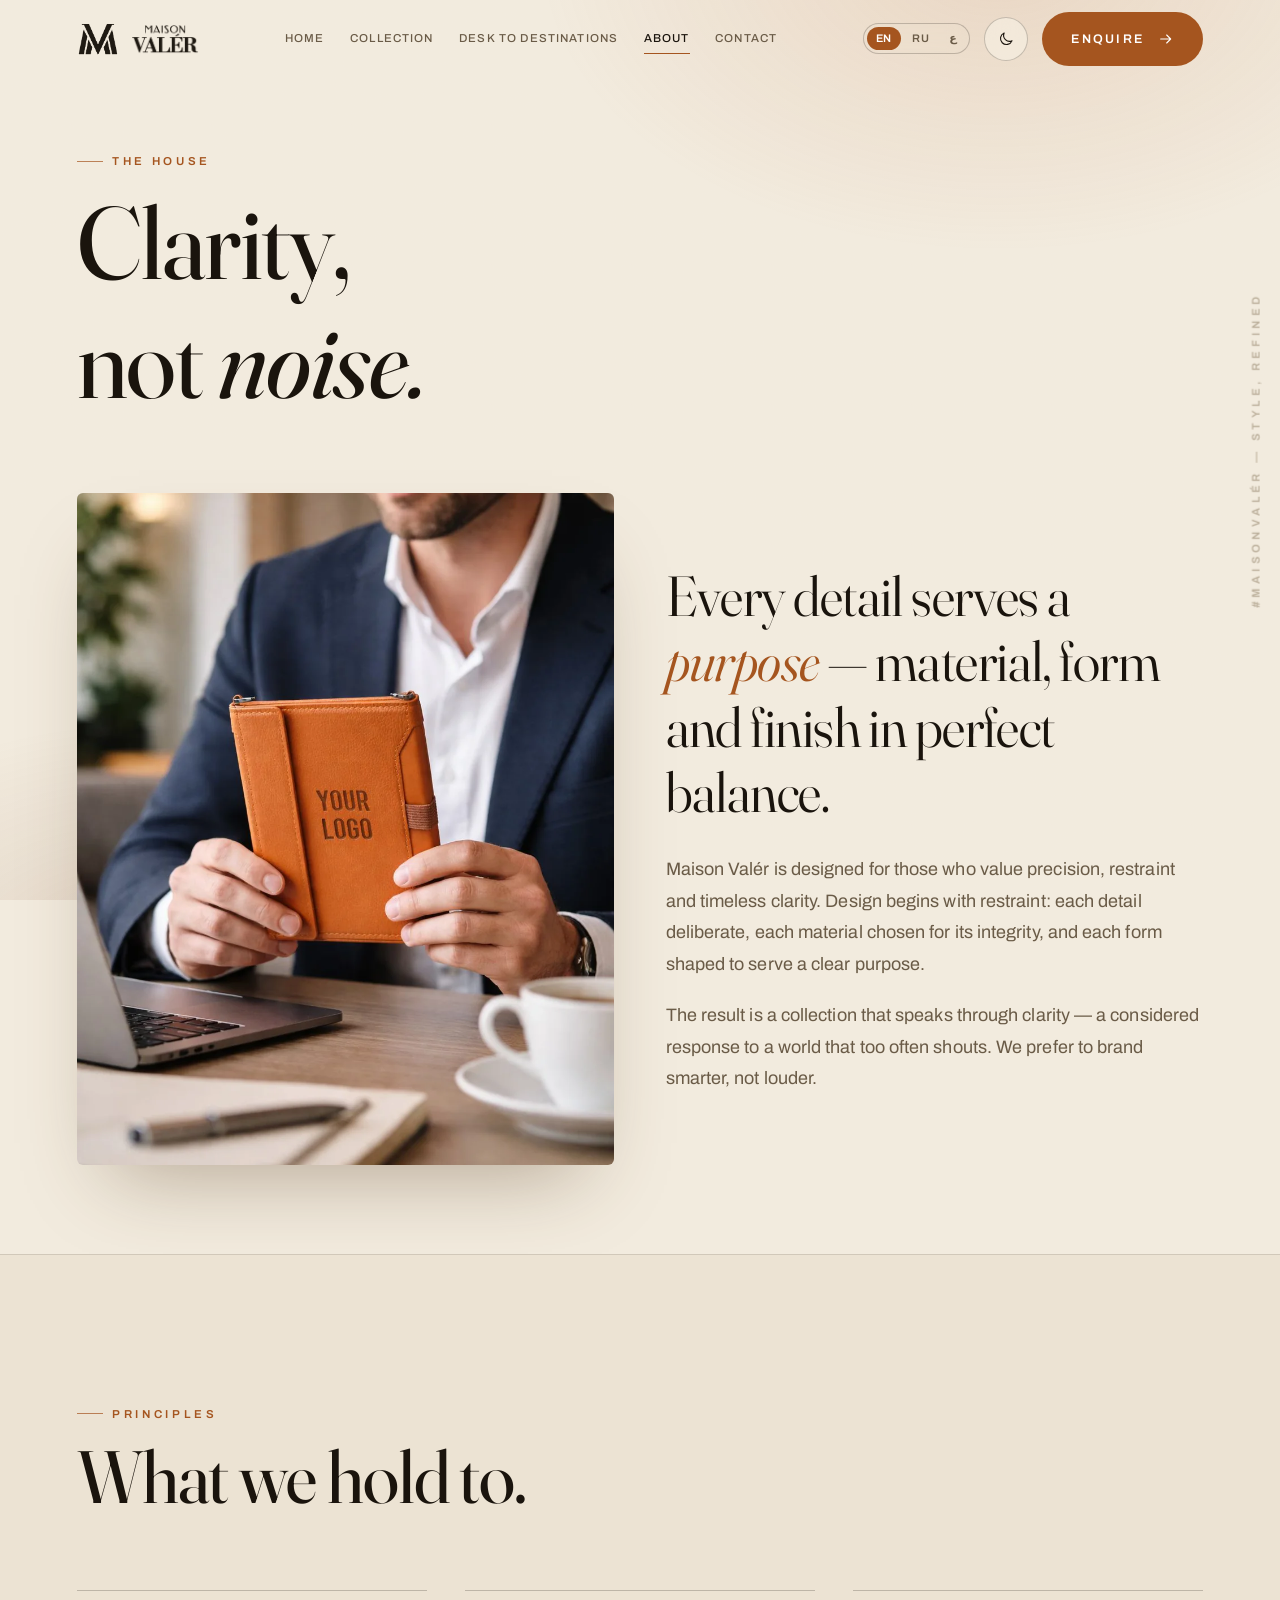
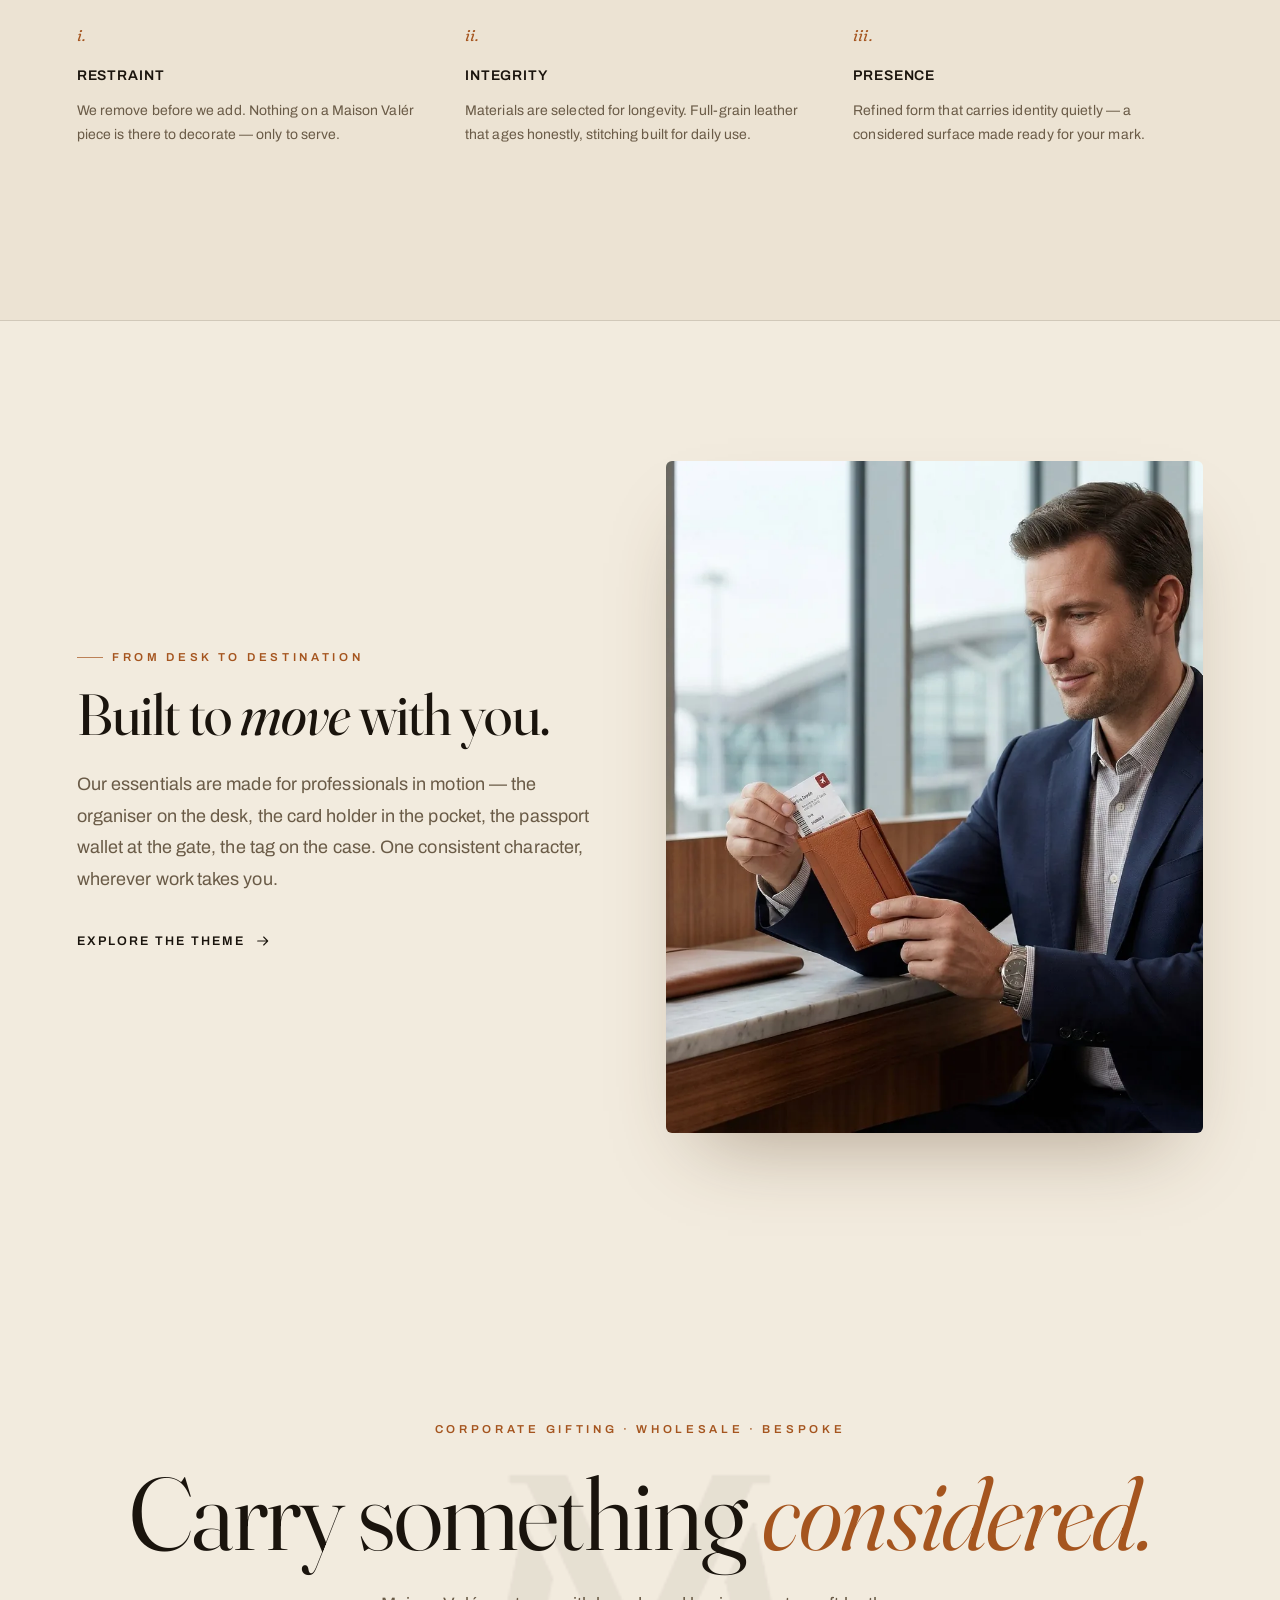
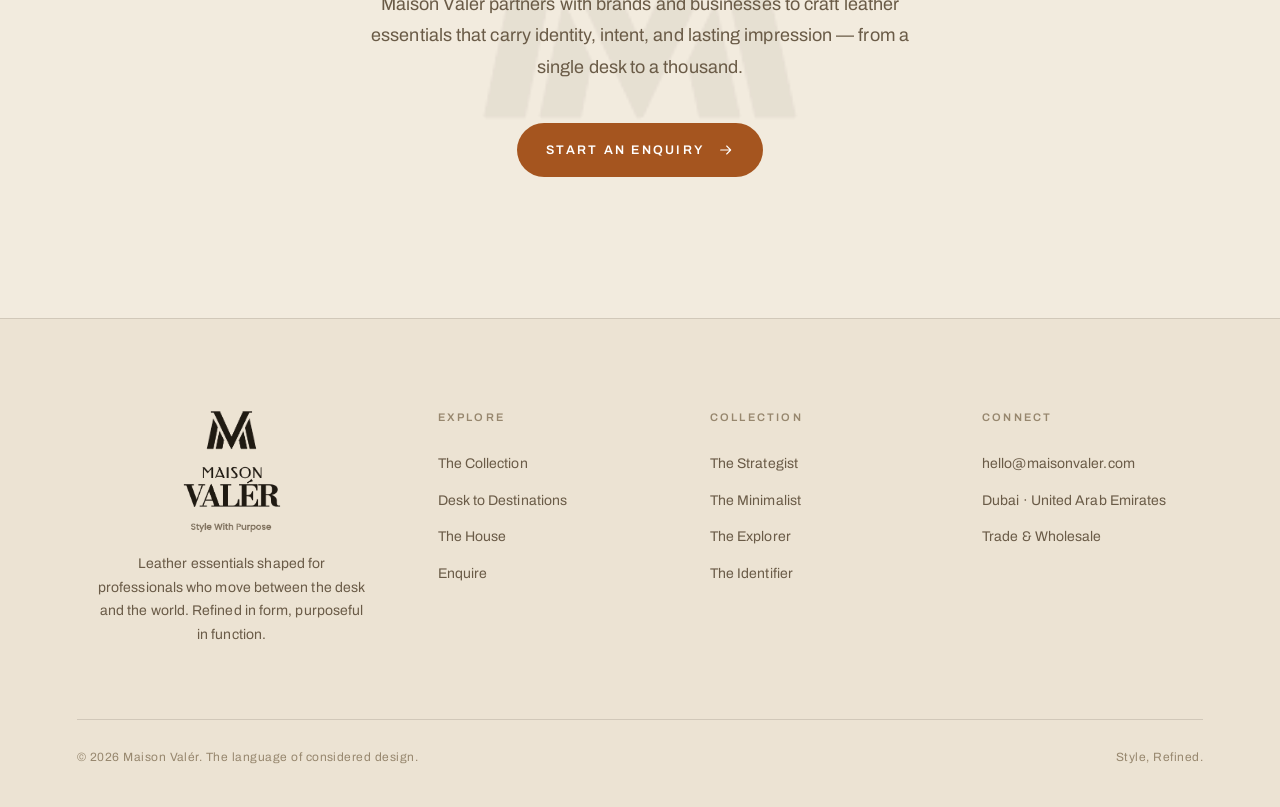
==== commit 5933835a: "remove mobile menu numbering" ====
--- a/about.html
+++ b/about.html
@@ -37,7 +37,7 @@
     </div>
   </div>
 </header>
-<nav class="drawer" aria-label="Mobile"><a href="index.html"><span class="n">01</span><span data-i18n="nav_home">Home</span></a><a href="collection.html"><span class="n">02</span><span data-i18n="nav_collection">Collection</span></a><a href="desk-to-destinations.html"><span class="n">03</span><span data-i18n="nav_d2d">Desk to Destinations</span></a><a href="about.html"><span class="n">04</span><span data-i18n="nav_about">About</span></a><a href="contact.html"><span class="n">05</span><span data-i18n="nav_contact">Contact</span></a><div class="lang-switch in-drawer" role="group" aria-label="Language"><button type="button" data-lang="en" class="active">EN</button><button type="button" data-lang="ru">RU</button><button type="button" data-lang="ar">ع</button></div></nav>
+<nav class="drawer" aria-label="Mobile"><a href="index.html"><span data-i18n="nav_home">Home</span></a><a href="collection.html"><span data-i18n="nav_collection">Collection</span></a><a href="desk-to-destinations.html"><span data-i18n="nav_d2d">Desk to Destinations</span></a><a href="about.html"><span data-i18n="nav_about">About</span></a><a href="contact.html"><span data-i18n="nav_contact">Contact</span></a><div class="lang-switch in-drawer" role="group" aria-label="Language"><button type="button" data-lang="en" class="active">EN</button><button type="button" data-lang="ru">RU</button><button type="button" data-lang="ar">ع</button></div></nav>
 <div class="side-rail" aria-hidden="true">#MaisonValér — Style, Refined</div>
 
 <main>
--- a/css/style.css
+++ b/css/style.css
@@ -327,8 +327,7 @@
 .drawer.open a:nth-child(4){ animation-delay: .30s; }
 .drawer.open a:nth-child(5){ animation-delay: .36s; }
 .drawer a .n {
-  font-family: var(--sans); font-size: 12px; font-weight: 600; letter-spacing: .2em;
-  color: var(--cognac); font-variation-settings: normal;
+  display: none;
 }
 @keyframes drawerIn { to { opacity: 1; transform: translateY(0); } }
 
@@ -884,3 +883,12 @@
 @media (hover: none) { .pcard-nav { display: none !important; } }  /* mobile swipes instead */
 [dir="rtl"] .pcard-nav--prev { left: auto; right: 10px; }
 [dir="rtl"] .pcard-nav--next { right: auto; left: 10px; }
+
+/* =========================================================
+   v2.5 — footer brand: centre the logo lockup
+   ========================================================= */
+.foot-brand { text-align: center; }
+.foot-brand .mono,
+.foot-brand .wordmark,
+.foot-brand .tagline { margin-left: auto; margin-right: auto; }
+.foot-brand p { margin-left: auto; margin-right: auto; }
